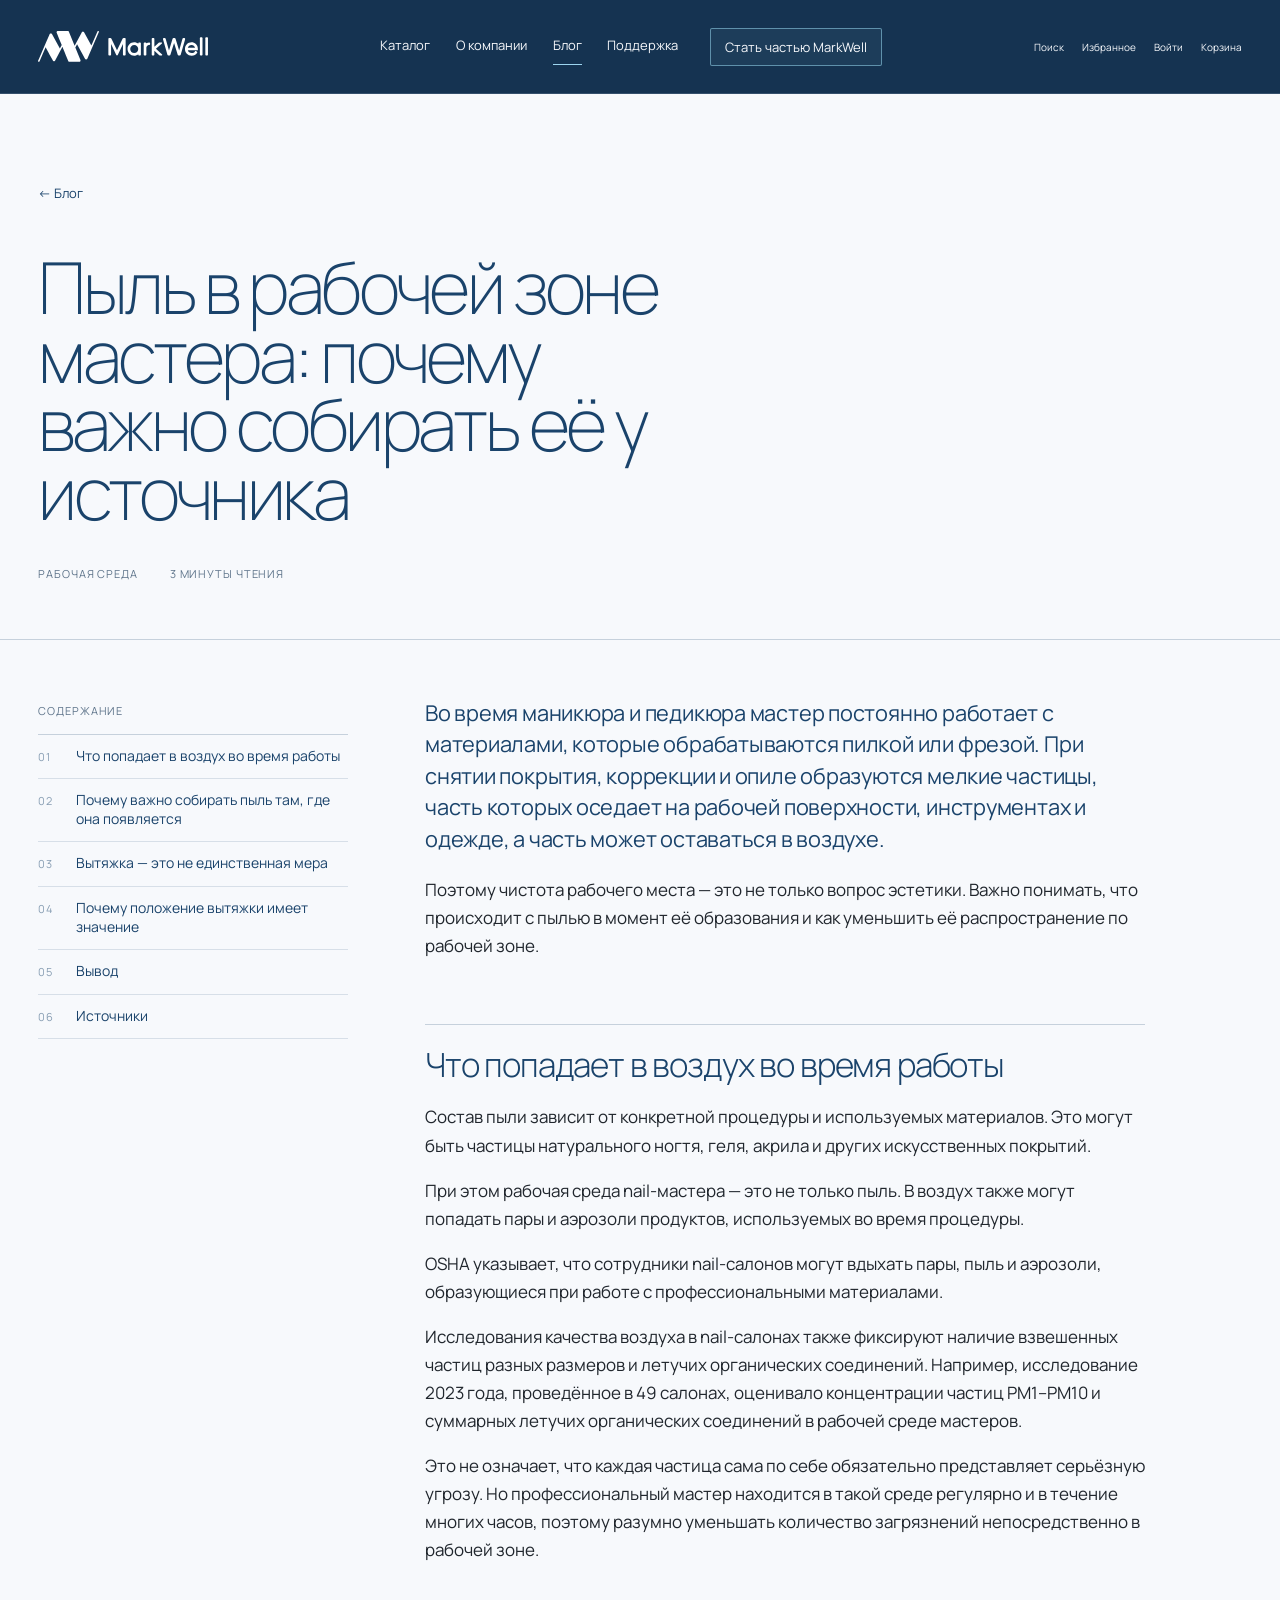
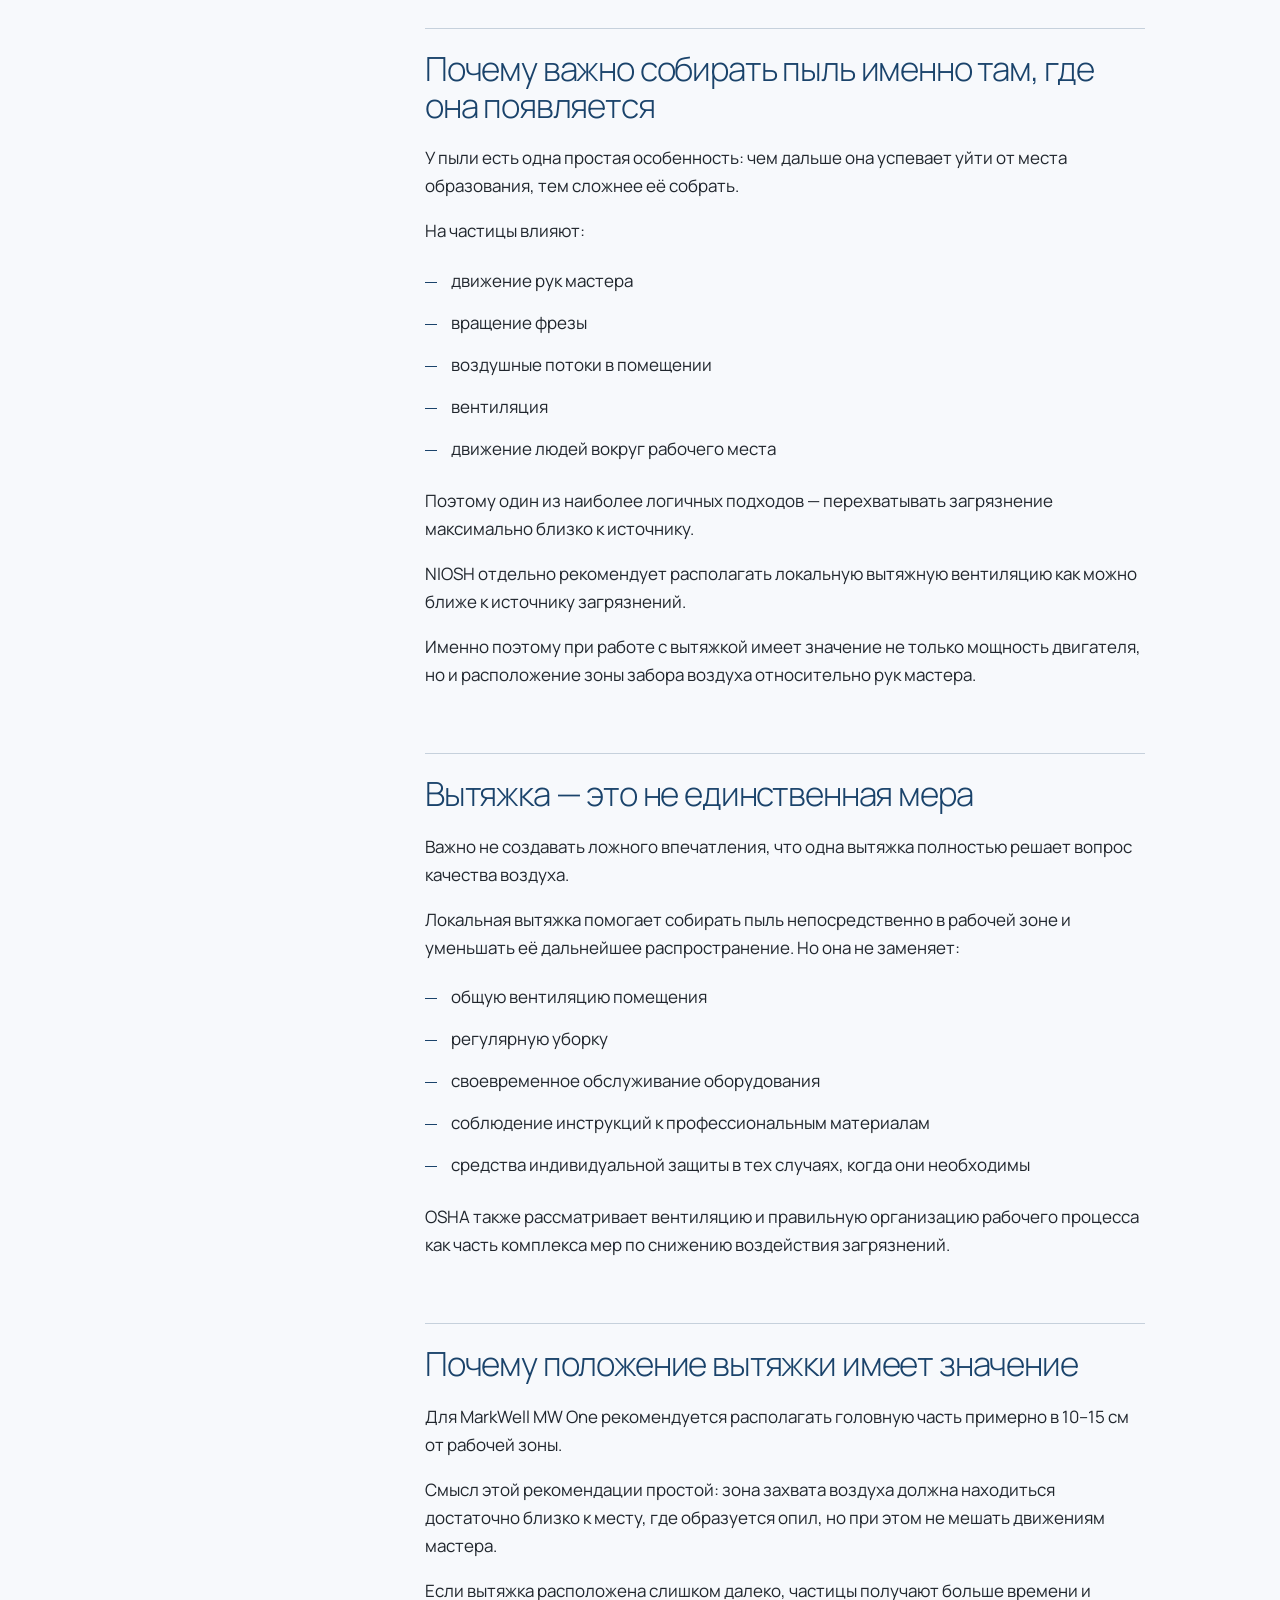
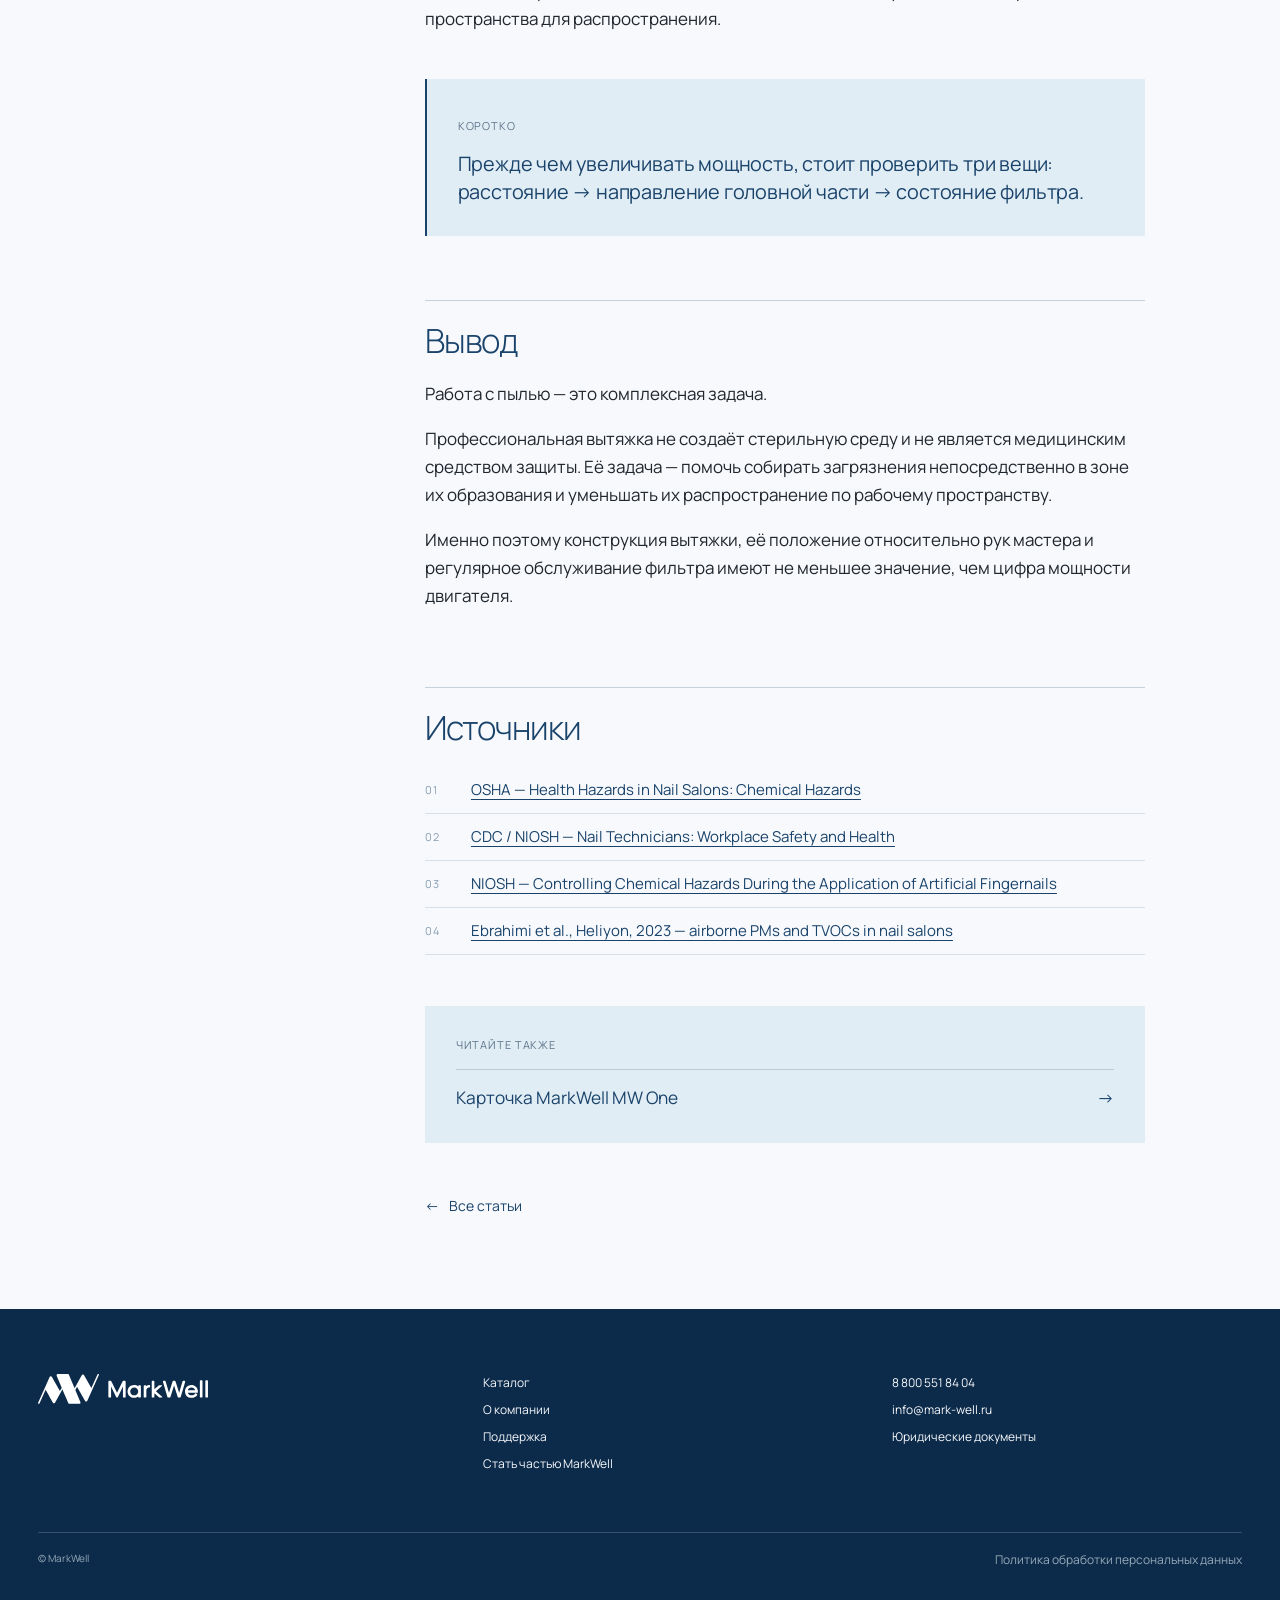
==== blog/pyl-v-rabochey-zone-mastera/index.html @ de9e3c55 "Redesign blog listing and publish dust article page Co-Authored-By: Claude Opus 5 <noreply@anthropic" ====
<!doctype html>
<html lang="ru"><head><meta charset="utf-8"><meta name="viewport" content="width=device-width,initial-scale=1"><meta name="description" content="Что происходит с пылью во время маникюра и опила, зачем собирать её у источника и какую роль играет локальная вытяжка в рабочей зоне мастера."><title>Пыль при маникюре: зачем нужна вытяжка | MarkWell</title><link rel="preconnect" href="https://fonts.googleapis.com"><link href="https://fonts.googleapis.com/css2?family=Manrope:wght@200;400;500;600&display=swap" rel="stylesheet"><link rel="stylesheet" href="../../styles.css?v=blog-2"></head>
<body class="page-body"><header class="site-header"><a class="brand" href="../../index.html"><img class="brand__logo" src="../../assets/markwell-logo-white.svg" alt="MarkWell"></a><button class="page-menu" data-menu-toggle aria-expanded="false" aria-controls="page-nav">Меню</button><nav class="site-nav" id="page-nav"><a href="../../catalog.html">Каталог</a><a href="../../company.html">О компании</a><a href="../../blog.html" aria-current="page">Блог</a><a href="../../support.html">Поддержка</a><a class="site-nav__cta" href="../../partners.html">Стать частью MarkWell</a></nav><div class="site-tools"><a href="../../catalog.html">Поиск</a><a href="../../catalog.html">Избранное</a><a href="../../support.html">Войти</a><a href="../../catalog.html">Корзина</a></div></header>
<main class="page-main">
<article class="article">
<header class="article-hero">
<nav class="article-crumbs" aria-label="Навигация"><a href="../../blog.html"><span aria-hidden="true">←</span> Блог</a></nav>
<h1>Пыль в рабочей зоне мастера: почему важно собирать её у источника</h1>
<div class="article-hero__meta"><span class="support-label">Рабочая среда</span><span class="support-label">3 минуты чтения</span></div>
</header>

<div class="article-layout">
<aside class="article-toc" aria-label="Содержание статьи">
<span class="support-label">Содержание</span>
<ol>
<li><a href="#air">Что попадает в воздух во время работы</a></li>
<li><a href="#source">Почему важно собирать пыль там, где она появляется</a></li>
<li><a href="#measures">Вытяжка — это не единственная мера</a></li>
<li><a href="#position">Почему положение вытяжки имеет значение</a></li>
<li><a href="#summary">Вывод</a></li>
<li><a href="#sources">Источники</a></li>
</ol>
</aside>

<div class="article-body">
<p class="article-lead">Во время маникюра и педикюра мастер постоянно работает с материалами, которые обрабатываются пилкой или фрезой. При снятии покрытия, коррекции и опиле образуются мелкие частицы, часть которых оседает на рабочей поверхности, инструментах и одежде, а часть может оставаться в воздухе.</p>
<p>Поэтому чистота рабочего места — это не только вопрос эстетики. Важно понимать, что происходит с пылью в момент её образования и как уменьшить её распространение по рабочей зоне.</p>

<h2 id="air">Что попадает в воздух во время работы</h2>
<p>Состав пыли зависит от конкретной процедуры и используемых материалов. Это могут быть частицы натурального ногтя, геля, акрила и других искусственных покрытий.</p>
<p>При этом рабочая среда nail-мастера — это не только пыль. В воздух также могут попадать пары и аэрозоли продуктов, используемых во время процедуры.</p>
<p>OSHA указывает, что сотрудники nail-салонов могут вдыхать пары, пыль и аэрозоли, образующиеся при работе с профессиональными материалами.</p>
<p>Исследования качества воздуха в nail-салонах также фиксируют наличие взвешенных частиц разных размеров и летучих органических соединений. Например, исследование 2023 года, проведённое в 49 салонах, оценивало концентрации частиц PM1–PM10 и суммарных летучих органических соединений в рабочей среде мастеров.</p>
<p>Это не означает, что каждая частица сама по себе обязательно представляет серьёзную угрозу. Но профессиональный мастер находится в такой среде регулярно и в течение многих часов, поэтому разумно уменьшать количество загрязнений непосредственно в рабочей зоне.</p>

<h2 id="source">Почему важно собирать пыль именно там, где она появляется</h2>
<p>У пыли есть одна простая особенность: чем дальше она успевает уйти от места образования, тем сложнее её собрать.</p>
<p>На частицы влияют:</p>
<ul>
<li>движение рук мастера</li>
<li>вращение фрезы</li>
<li>воздушные потоки в помещении</li>
<li>вентиляция</li>
<li>движение людей вокруг рабочего места</li>
</ul>
<p>Поэтому один из наиболее логичных подходов — перехватывать загрязнение максимально близко к источнику.</p>
<p>NIOSH отдельно рекомендует располагать локальную вытяжную вентиляцию как можно ближе к источнику загрязнений.</p>
<p>Именно поэтому при работе с вытяжкой имеет значение не только мощность двигателя, но и расположение зоны забора воздуха относительно рук мастера.</p>

<h2 id="measures">Вытяжка — это не единственная мера</h2>
<p>Важно не создавать ложного впечатления, что одна вытяжка полностью решает вопрос качества воздуха.</p>
<p>Локальная вытяжка помогает собирать пыль непосредственно в рабочей зоне и уменьшать её дальнейшее распространение. Но она не заменяет:</p>
<ul>
<li>общую вентиляцию помещения</li>
<li>регулярную уборку</li>
<li>своевременное обслуживание оборудования</li>
<li>соблюдение инструкций к профессиональным материалам</li>
<li>средства индивидуальной защиты в тех случаях, когда они необходимы</li>
</ul>
<p>OSHA также рассматривает вентиляцию и правильную организацию рабочего процесса как часть комплекса мер по снижению воздействия загрязнений.</p>

<h2 id="position">Почему положение вытяжки имеет значение</h2>
<p>Для MarkWell MW One рекомендуется располагать головную часть примерно в 10–15 см от рабочей зоны.</p>
<p>Смысл этой рекомендации простой: зона захвата воздуха должна находиться достаточно близко к месту, где образуется опил, но при этом не мешать движениям мастера.</p>
<p>Если вытяжка расположена слишком далеко, частицы получают больше времени и пространства для распространения.</p>

<aside class="article-callout">
<span class="support-label">Коротко</span>
<p>Прежде чем увеличивать мощность, стоит проверить три вещи: расстояние → направление головной части → состояние фильтра.</p>
</aside>

<h2 id="summary">Вывод</h2>
<p>Работа с пылью — это комплексная задача.</p>
<p>Профессиональная вытяжка не создаёт стерильную среду и не является медицинским средством защиты. Её задача — помочь собирать загрязнения непосредственно в зоне их образования и уменьшать их распространение по рабочему пространству.</p>
<p>Именно поэтому конструкция вытяжки, её положение относительно рук мастера и регулярное обслуживание фильтра имеют не меньшее значение, чем цифра мощности двигателя.</p>

<section class="article-sources" id="sources" aria-labelledby="sources-title">
<h2 id="sources-title">Источники</h2>
<ol>
<li><a href="https://www.osha.gov/nail-salons/chemical-hazards" target="_blank" rel="noopener">OSHA — Health Hazards in Nail Salons: Chemical Hazards</a></li>
<li><a href="https://www.cdc.gov/niosh/nail-technicians/about/index.html" target="_blank" rel="noopener">CDC / NIOSH — Nail Technicians: Workplace Safety and Health</a></li>
<li><a href="https://www.cdc.gov/niosh/docs/99-112/" target="_blank" rel="noopener">NIOSH — Controlling Chemical Hazards During the Application of Artificial Fingernails</a></li>
<li><a href="https://pubmed.ncbi.nlm.nih.gov/38144351/" target="_blank" rel="noopener">Ebrahimi et al., Heliyon, 2023 — airborne PMs and TVOCs in nail salons</a></li>
</ol>
</section>

<nav class="article-related" aria-label="Читайте также">
<span class="support-label">Читайте также</span>
<a href="../../catalog.html#mw-one-product">Карточка MarkWell MW One <span aria-hidden="true">→</span></a>
</nav>

<a class="article-back" href="../../blog.html"><span aria-hidden="true">←</span> Все статьи</a>
</div>
</div>
</article>
</main>
<footer class="site-footer"><div class="site-footer__grid"><a href="../../index.html"><img src="../../assets/markwell-logo-white.svg" alt="MarkWell"></a><nav><a href="../../catalog.html">Каталог</a><a href="../../company.html">О компании</a><a href="../../support.html">Поддержка</a><a href="../../partners.html">Стать частью MarkWell</a></nav><div class="site-footer__contacts"><a href="tel:88005518404">8 800 551 84 04</a><a href="mailto:info@mark-well.ru">info@mark-well.ru</a><a href="../../legal.html">Юридические документы</a></div></div><div class="site-footer__bottom"><span>© MarkWell</span><a href="../../legal.html#privacy">Политика обработки персональных данных</a></div></footer><script src="../../page.js?v=3"></script></body></html>
---- styles.css ----
:root {
  --deep-ocean: #1a436b;
  --atlantic-blue: #244765;
  --ice-cloud: #e1edf4;
  --clear-sky: #9dd5ef;
  --cloud-white: #f7f9fc;
  --ink: #20262d;
  --edge: clamp(20px, 3vw, 52px);
}

*,
*::before,
*::after {
  box-sizing: border-box;
}

html {
  background: var(--deep-ocean);
  scroll-behavior: smooth;
}

body {
  margin: 0;
  min-width: 320px;
  color: var(--cloud-white);
  background: var(--deep-ocean);
  font-family: "Manrope", sans-serif;
  -webkit-font-smoothing: antialiased;
}

button,
a {
  color: inherit;
  font: inherit;
}

.brand-section { padding: 70px var(--edge) 100px; color: var(--deep-ocean); background: var(--cloud-white); }
.section-top { display: flex; justify-content: space-between; gap: 24px; align-items: center; border-top: 1px solid #1a436b30; padding-top: 20px; margin-bottom: 75px; }
.brand-section h2, .closing h2 { margin: 0; font-size: clamp(44px, 5.8vw, 92px); font-weight: 200; line-height: .94; letter-spacing: -.03em; }
.brand-section p { line-height: 1.3; letter-spacing: -.01em; }
.overline { font-size: 11px; text-transform: uppercase; letter-spacing: .08em !important; margin: 0 0 28px; }
.care-grid { display: grid; grid-template-columns: 1.2fr 1fr; gap: 8vw; align-items: center; }
.editorial-photo, .workspace-photo, .product-photo { margin: 0; }
.editorial-photo img { display: block; width: 100%; height: 650px; max-height: 55vw; object-fit: cover; object-position: 60% center; }
.editorial-photo figcaption { margin-top: 14px; color: #5f758b; font-size: 11px; }
.editorial-copy > p:not(.overline) { max-width: 380px; margin: 30px 0; font-size: 16px; color: #5f758b; }
.quiet-note { display: flex; flex-direction: column; gap: 10px; padding: 22px 0; border-top: 1px solid #1a436b30; font-size: 13px; }
.text-link { display: inline-flex; align-items: center; justify-content: space-between; gap: 30px; margin-top: 24px; padding: 12px 0; border-bottom: 1px solid currentColor; text-decoration: none; font-size: 13px; }
.text-link span { font-size: 22px; transition: transform .2s; }.text-link:hover span { transform: translate(3px,-3px); }
.workspace { background: var(--ice-cloud); }
.section-heading { display: grid; grid-template-columns: 1.4fr 1fr; align-items: end; gap: 12vw; margin-bottom: 48px; }
.section-heading > p { max-width: 410px; margin: 0; font-size: 16px; }
.workspace-photo { position: relative; }
.workspace-photo img { display: block; width: 100%; aspect-ratio: 2 / 1; object-fit: cover; object-position: center 61%; }
.workspace-photo figcaption { position: absolute; bottom: 24px; left: 24px; padding: 8px 12px; background: #f7f9fce6; font-size: 10px; }
.principles { display: grid; grid-template-columns: repeat(3,1fr); margin-top: 42px; }
.principles > div { padding: 0 30px; border-left: 1px solid #1a436b30; }.principles > div:first-child { padding-left: 0; border: 0; }
.principles span { font-size: 11px; }.principles h3 { font-size: 23px; font-weight: 400; letter-spacing: -.02em; margin: 28px 0 12px; }.principles p { max-width: 310px; font-size: 14px; color: #5f758b; }
.philosophy { background: var(--deep-ocean); color: var(--cloud-white); padding-bottom: 70px; }
.philosophy .section-top { border-color: #9dd5ef50; }.philosophy .section-label span { border-color: #9dd5ef70; color: var(--clear-sky); }.philosophy .section-meta { color: #e1edf4a0; }
.philosophy h2 { font-size: clamp(50px,7.2vw,116px); line-height: 1; }.philosophy h2 em { font-style: normal; color: var(--clear-sky); }
.philosophy-bottom { display: flex; justify-content: space-between; align-items: end; gap: 40px; margin-top: 75px; }.philosophy-bottom img { width: 180px; height: auto; }.philosophy-bottom p { max-width: 410px; font-size: 15px; color: var(--ice-cloud); margin: 0; }
.product-layout { display: grid; grid-template-columns: .8fr 1.3fr; gap: 6vw; align-items: center; }.product-copy h2 { font-size: clamp(68px,8vw,125px); }.product-lead { font-size: 25px; }.product-copy > p:not(.overline):not(.product-lead) { max-width: 360px; font-size: 15px; color: #5f758b; }
.product-features { list-style: none; padding: 0; margin: 30px 0; max-width: 370px; }.product-features li { border-top: 1px solid #1a436b30; padding: 14px 0; font-size: 13px; }
.solid-link { display: inline-flex; gap: 34px; align-items: center; background: var(--deep-ocean); color: white; padding: 17px 23px; text-decoration: none; font-size: 13px; }.solid-link:hover { background: var(--atlantic-blue); }
.product-photo { overflow: hidden; background: var(--ice-cloud); }.product-photo img { display: block; width: 100%; aspect-ratio: 1 / 1; object-fit: cover; object-position: 27% center; }.product-photo figcaption { padding: 18px 24px; font-size: 11px; }
.support { padding-top: 0; }.support-layout { display: grid; grid-template-columns: 1fr 1fr; gap: 9vw; }.faq details { border-top: 1px solid #1a436b40; }.faq details:last-child { border-bottom: 1px solid #1a436b40; }.faq summary { list-style: none; cursor: pointer; padding: 25px 0; display: flex; align-items: center; justify-content: space-between; gap: 20px; font-size: 16px; }.faq summary::-webkit-details-marker { display: none; }.faq summary span { font-size: 24px; font-weight: 200; }.faq details[open] summary span { transform: rotate(45deg); }.faq details p { margin: 0 40px 25px 0; font-size: 14px; color: #5f758b; }
.closing { position: relative; min-height: 520px; color: var(--deep-ocean); background: var(--ice-cloud); overflow: hidden; }.closing > img { position: absolute; width: 100%; height: 100%; object-fit: cover; }.closing-copy { position: relative; padding: 100px var(--edge); }.closing h2 { max-width: 70%; }.closing .text-link { margin-top: 40px; }
.footer { padding: 35px var(--edge); display: flex; align-items: center; justify-content: space-between; gap: 24px; font-size: 11px; }.footer img { display: block; width: 160px; height: auto; }.footer a { text-decoration: none; }.footer p { color: var(--ice-cloud); }
summary:focus-visible, .text-link:focus-visible, .solid-link:focus-visible { outline: 2px solid var(--clear-sky); outline-offset: 5px; }
@media(max-width:900px) { .care-grid { gap: 5vw; }.editorial-photo img { height: 520px; max-height: none; }.principles h3 { font-size: 20px; }.section-heading { gap: 6vw; }.product-layout { gap: 4vw; } }
@media(max-width:640px) { .brand-section { padding: 45px var(--edge) 65px; }.section-top { margin-bottom: 40px; }.section-top .section-meta { display: none; }.care-grid,.section-heading,.product-layout,.support-layout { grid-template-columns: 1fr; gap: 35px; }.editorial-photo img { height: auto; aspect-ratio: 4 / 3; }.editorial-copy { padding-top: 8px; }.brand-section h2,.closing h2 { font-size: 48px; }.section-heading > p { font-size: 15px; }.workspace-photo img { aspect-ratio: 4 / 3; object-position: 65% center; }.workspace-photo figcaption { left: 12px; bottom: 12px; font-size: 9px; }.principles { grid-template-columns: 1fr; margin-top: 26px; }.principles > div,.principles > div:first-child { border: 0; border-top: 1px solid #1a436b30; padding: 22px 0 8px; }.principles h3 { margin-top: 16px; }.philosophy h2 { font-size: 46px; }.philosophy-bottom { flex-direction: column; align-items: start; margin-top: 45px; }.product-copy h2 { font-size: 80px; }.product-photo { grid-row: 1; }.product-photo img { aspect-ratio: 4 / 3; }.support { padding-top: 0; }.faq summary { font-size: 14px; }.closing { min-height: 450px; }.closing > img { object-position: 65% center; opacity: .65; }.closing-copy { padding: 65px var(--edge); }.closing h2 { max-width: 100%; }.footer { flex-wrap: wrap; }.footer p { order: 3; width: 100%; margin: 0; } }

.hero {
  position: relative;
  isolation: isolate;
  min-height: 100svh;
  overflow: hidden;
  background: var(--deep-ocean);
}

.hero__media,
.hero__video,
.hero__fallback,
.hero__veil,
.hero__grain {
  position: absolute;
  inset: 0;
  width: 100%;
  height: 100%;
}

.hero__media {
  z-index: -2;
  background: var(--deep-ocean);
}

.hero__video {
  z-index: 1;
  object-fit: cover;
  object-position: center;
  opacity: 0;
  filter: saturate(0.84) contrast(1.02);
  transition: opacity 1.1s cubic-bezier(0.22, 1, 0.36, 1);
}

.hero.is-ready .hero__video {
  opacity: 1;
}

.hero__fallback {
  background:
    radial-gradient(circle at 78% 34%, rgba(157, 213, 239, 0.7), transparent 22%),
    linear-gradient(122deg, #0c2d50 0%, #376987 47%, #dbeaf1 100%);
}

.hero__veil {
  z-index: 2;
  background:
    linear-gradient(90deg, rgba(5, 27, 49, 0.88) 0%, rgba(8, 34, 57, 0.57) 38%, rgba(13, 42, 67, 0.1) 69%),
    linear-gradient(180deg, rgba(8, 26, 43, 0.5) 0%, transparent 27%, transparent 66%, rgba(5, 22, 39, 0.63) 100%);
}

.hero__grain {
  z-index: 3;
  opacity: 0.13;
  pointer-events: none;
  background-image: url("data:image/svg+xml,%3Csvg viewBox='0 0 180 180' xmlns='http://www.w3.org/2000/svg'%3E%3Cfilter id='n'%3E%3CfeTurbulence type='fractalNoise' baseFrequency='.86' numOctaves='3' stitchTiles='stitch'/%3E%3C/filter%3E%3Crect width='100%25' height='100%25' filter='url(%23n)' opacity='.28'/%3E%3C/svg%3E");
  mix-blend-mode: soft-light;
}

.header {
  position: absolute;
  z-index: 10;
  top: 0;
  left: 0;
  display: grid;
  grid-template-columns: 1fr auto 1fr;
  align-items: center;
  width: 100%;
  min-height: 92px;
  padding: 0 var(--edge);
  border-bottom: 1px solid rgba(247, 249, 252, 0.24);
  animation: reveal-down 0.9s 0.08s both;
}

.brand {
  position: relative;
  z-index: 2;
  display: inline-flex;
  align-items: center;
  justify-self: start;
  gap: 10px;
  color: #fff;
  font-size: 18px;
  font-weight: 600;
  letter-spacing: -0.04em;
  text-decoration: none;
}

.brand__logo {
  display: block;
  width: 180px;
  height: auto;
}

.nav {
  display: flex;
  align-items: center;
  justify-self: center;
  gap: clamp(24px, 2.8vw, 48px);
}

.nav a {
  position: relative;
  padding: 10px 0;
  color: rgba(255, 255, 255, 0.84);
  font-size: 13px;
  font-weight: 500;
  text-decoration: none;
}

.nav a::after {
  position: absolute;
  right: 0;
  bottom: 4px;
  left: 0;
  height: 1px;
  content: "";
  background: var(--clear-sky);
  transform: scaleX(0);
  transform-origin: right;
  transition: transform 0.35s ease;
}

.nav a:hover::after,
.nav a:focus-visible::after {
  transform: scaleX(1);
  transform-origin: left;
}

.nav .nav__cta {
  margin-left: 6px;
  padding: 9px 15px;
  border: 1px solid rgba(152, 216, 239, 0.58);
  border-radius: 2px;
  color: #fff;
  background: rgba(152, 216, 239, 0.06);
  transition: border-color 0.25s ease, background 0.25s ease;
}

.nav .nav__cta::after {
  display: none;
}

.nav .nav__cta:hover,
.nav .nav__cta:focus-visible {
  border-color: var(--clear-sky);
  background: rgba(152, 216, 239, 0.14);
}

.utility-nav {
  display: flex;
  align-items: center;
  justify-self: end;
  gap: clamp(14px, 1.5vw, 26px);
}

.utility-nav button {
  display: inline-flex;
  flex-direction: column;
  align-items: center;
  gap: 4px;
  min-width: 46px;
  padding: 5px 0 3px;
  color: rgba(255, 255, 255, 0.84);
  border: 0;
  background: transparent;
  cursor: pointer;
  transition: color 0.25s ease, transform 0.25s ease;
}

.utility-nav button:hover,
.utility-nav button:focus-visible {
  color: var(--clear-sky);
  transform: translateY(-2px);
}

.utility-nav svg {
  width: 22px;
  height: 22px;
  fill: none;
  stroke: currentColor;
  stroke-width: 1.55;
  stroke-linecap: round;
  stroke-linejoin: round;
}

.utility-nav span {
  font-size: 9px;
  font-weight: 500;
  line-height: 1;
}

.menu-toggle {
  display: none;
  border: 0;
  background: transparent;
}

.hero__content {
  position: absolute;
  z-index: 4;
  left: var(--edge);
  bottom: clamp(155px, 19vh, 224px);
  max-width: min(1080px, calc(100vw - var(--edge) * 2));
}

.hero__eyebrow,
.hero__note,
.hero h1 {
  margin: 0;
}

.hero__eyebrow {
  display: flex;
  align-items: center;
  gap: 14px;
  margin-bottom: clamp(20px, 3vh, 32px);
  color: var(--ice-cloud);
  font-size: 13px;
  font-weight: 500;
  letter-spacing: 0.06em;
  text-transform: uppercase;
  animation: reveal-up 0.9s 0.32s both;
}

.hero__eyebrow::before {
  width: 38px;
  height: 1px;
  content: "";
  background: var(--clear-sky);
}

.hero h1 {
  max-width: 1060px;
  font-size: clamp(48px, 5.45vw, 88px);
  font-weight: 400;
  line-height: 0.98;
  letter-spacing: -0.055em;
  text-wrap: balance;
  animation: reveal-up 1s 0.43s both;
}

.hero h1 span {
  color: var(--clear-sky);
}

.hero__note {
  margin-top: 28px;
  color: rgba(247, 249, 252, 0.74);
  font-size: 14px;
  letter-spacing: 0.02em;
  animation: reveal-up 0.9s 0.58s both;
}

.hero__index {
  position: absolute;
  z-index: 4;
  top: 50%;
  right: var(--edge);
  display: flex;
  align-items: center;
  gap: 12px;
  color: rgba(247, 249, 252, 0.67);
  font-size: 10px;
  letter-spacing: 0.08em;
  text-transform: uppercase;
  transform: rotate(90deg) translateX(50%);
  transform-origin: right center;
  animation: reveal-index 1s 0.8s both;
}

.hero__index i {
  display: block;
  width: 54px;
  height: 1px;
  background: rgba(247, 249, 252, 0.45);
}

.scroll-hint {
  position: absolute;
  z-index: 4;
  bottom: 26px;
  left: 50%;
  display: flex;
  flex-direction: column;
  align-items: center;
  gap: 10px;
  color: rgba(247, 249, 252, 0.78);
  font-size: 11px;
  letter-spacing: 0.015em;
  text-decoration: none;
  transform: translateX(-50%);
  animation: reveal-up 0.9s 0.78s both;
}

.scroll-hint svg {
  width: 18px;
  height: 25px;
  fill: none;
  stroke: currentColor;
  stroke-width: 1.35;
  stroke-linecap: round;
  stroke-linejoin: round;
  animation: drift-down 1.8s ease-in-out infinite;
}

.video-status {
  position: absolute;
  z-index: 6;
  right: var(--edge);
  bottom: 74px;
  overflow: hidden;
  width: 90px;
  color: rgba(247, 249, 252, 0.62);
  font-size: 9px;
  letter-spacing: 0.08em;
  text-transform: uppercase;
  transition: opacity 0.4s ease;
}

/* Second screen — product architecture */
.construction {
  position: relative;
  min-height: 100svh;
  overflow: hidden;
  padding: 34px var(--edge) clamp(48px, 5vw, 70px);
  color: var(--ink);
  background:
    radial-gradient(circle at 88% 55%, rgba(157, 213, 239, 0.25), transparent 28%),
    var(--cloud-white);
}

.construction::before {
  position: absolute;
  top: 0;
  right: var(--edge);
  left: var(--edge);
  height: 1px;
  content: "";
  background: rgba(26, 67, 107, 0.18);
}

.construction__top {
  display: flex;
  align-items: center;
  justify-content: space-between;
  padding-bottom: clamp(48px, 4vw, 64px);
  color: var(--deep-ocean);
}

.section-label,
.section-meta {
  margin: 0;
  font-size: 11px;
  font-weight: 500;
  letter-spacing: 0.08em;
  text-transform: uppercase;
}

.section-label {
  display: flex;
  align-items: center;
  gap: 12px;
}

.section-label span {
  display: grid;
  width: 30px;
  height: 30px;
  place-items: center;
  border: 1px solid rgba(26, 67, 107, 0.36);
  border-radius: 50%;
  color: var(--deep-ocean);
  font-size: 9px;
}

.section-meta {
  color: rgba(32, 38, 45, 0.48);
}

.construction__heading {
  display: grid;
  grid-template-columns: minmax(0, 1.55fr) minmax(260px, 0.75fr);
  gap: clamp(40px, 8vw, 140px);
  align-items: end;
  margin-bottom: clamp(40px, 4vw, 58px);
}

.construction__heading h2 {
  margin: 0;
  color: var(--deep-ocean);
  font-size: clamp(56px, 7.3vw, 116px);
  font-weight: 400;
  line-height: 0.89;
  letter-spacing: -0.065em;
}

.construction__heading > p {
  max-width: 460px;
  margin: 0 0 8px;
  font-size: clamp(15px, 1.25vw, 19px);
  line-height: 1.45;
}

.construction__body {
  display: grid;
  grid-template-columns: minmax(270px, 0.7fr) minmax(500px, 1.5fr);
  gap: clamp(36px, 5vw, 78px);
  align-items: stretch;
}

.construction__copy {
  display: flex;
  flex-direction: column;
}

.construction__copy > p {
  max-width: 430px;
  margin: 0 0 42px;
  color: rgba(32, 38, 45, 0.68);
  font-size: 13px;
  line-height: 1.6;
}

.construction__facts {
  border-top: 1px solid rgba(26, 67, 107, 0.2);
}

.construction__facts > div {
  display: grid;
  grid-template-columns: 32px 1fr;
  gap: 2px 13px;
  padding: 15px 0 17px;
  border-bottom: 1px solid rgba(26, 67, 107, 0.2);
}

.construction__facts span {
  grid-row: 1 / 3;
  padding-top: 2px;
  color: var(--clear-sky);
  font-size: 10px;
  font-weight: 600;
}

.construction__facts strong {
  color: var(--deep-ocean);
  font-size: 13px;
  font-weight: 600;
}

.construction__facts p {
  margin: 0;
  color: rgba(32, 38, 45, 0.56);
  font-size: 10px;
  line-height: 1.45;
}

.patent-note {
  display: flex;
  align-items: center;
  gap: 12px;
  margin-top: auto;
  padding-top: 28px;
  color: var(--deep-ocean);
}

.patent-note svg {
  width: 25px;
  fill: none;
  stroke: currentColor;
  stroke-width: 1.35;
  stroke-linecap: round;
  stroke-linejoin: round;
}

.patent-note div {
  display: flex;
  flex-direction: column;
  gap: 2px;
}

.patent-note span {
  color: rgba(32, 38, 45, 0.48);
  font-size: 9px;
}

.patent-note strong {
  font-size: 11px;
  font-weight: 600;
}

.construction__visual {
  position: relative;
  min-height: 0;
  aspect-ratio: 2 / 1;
  align-self: start;
  margin: 0;
  overflow: hidden;
  color: var(--deep-ocean);
  background: #e1edf4;
}

.construction__image,
.construction__media-veil {
  position: absolute;
  inset: 0;
  width: 100%;
  height: 100%;
}

.construction__image {
  object-fit: contain;
  object-position: center;
}

.construction__media-veil {
  background:
    linear-gradient(180deg, rgba(9, 37, 63, 0.1), rgba(6, 27, 47, 0.58)),
    linear-gradient(90deg, rgba(12, 44, 72, 0.42), transparent 44%);
}

.construction__rings {
  position: absolute;
  top: 50%;
  left: 58%;
  width: min(42vw, 500px);
  aspect-ratio: 1;
  transform: translate(-50%, -50%);
}

.construction__rings i {
  position: absolute;
  inset: 0;
  border: 1px solid rgba(157, 213, 239, 0.36);
  border-radius: 50%;
  animation: pulse-ring 4s ease-out infinite;
}

.construction__rings i:nth-child(2) { animation-delay: 1.3s; }
.construction__rings i:nth-child(3) { animation-delay: 2.6s; }

.callout {
  position: absolute;
  z-index: 2;
  display: flex;
  align-items: center;
  gap: 9px;
  color: var(--deep-ocean);
  font-size: 10px;
  line-height: 1.35;
}

.callout::before {
  flex: 1;
  min-width: 12px;
  height: 1px;
  content: "";
  background: rgba(26, 67, 107, 0.5);
}

.callout i {
  position: absolute;
  left: -3px;
  width: 7px;
  height: 7px;
  border: 1px solid #fff;
  border-radius: 50%;
  background: var(--clear-sky);
  box-shadow: 0 0 0 5px rgba(157, 213, 239, 0.15);
}

.callout span { width: 112px; }
.callout--light { top: 28%; left: 51%; right: 5%; }
.callout--filter { top: 47%; left: 40%; right: 5%; }
.callout--flow { top: 63%; left: 43%; right: 5%; }

.construction__visual figcaption {
  position: absolute;
  right: 24px;
  bottom: 21px;
  left: 24px;
  z-index: 2;
  display: flex;
  align-items: center;
  justify-content: space-between;
  padding-top: 14px;
  border-top: 1px solid rgba(26, 67, 107, 0.24);
  color: var(--deep-ocean);
  font-size: 9px;
  letter-spacing: 0.04em;
  text-transform: uppercase;
}

.reveal {
  opacity: 0;
  transform: translateY(28px);
  transition: opacity 0.85s ease, transform 0.85s cubic-bezier(0.22, 1, 0.36, 1);
}

.reveal.is-visible {
  opacity: 1;
  transform: translateY(0);
}

@keyframes pulse-ring {
  0% { opacity: 0; transform: scale(0.55); }
  28% { opacity: 0.75; }
  100% { opacity: 0; transform: scale(1); }
}

.video-status::after {
  display: block;
  width: 100%;
  height: 1px;
  margin-top: 7px;
  content: "";
  background: var(--clear-sky);
  animation: load-line 1.25s ease-in-out infinite;
}

.hero.is-ready .video-status {
  opacity: 0;
}

@keyframes reveal-up {
  from { opacity: 0; transform: translateY(22px); }
  to { opacity: 1; transform: translateY(0); }
}

@keyframes reveal-down {
  from { opacity: 0; transform: translateY(-15px); }
  to { opacity: 1; transform: translateY(0); }
}

@keyframes reveal-index {
  from { opacity: 0; transform: rotate(90deg) translateX(55%); }
  to { opacity: 1; transform: rotate(90deg) translateX(50%); }
}

@keyframes drift-down {
  0%, 100% { transform: translateY(0); }
  50% { transform: translateY(6px); }
}

@keyframes load-line {
  0% { transform: translateX(-105%); }
  65%, 100% { transform: translateX(105%); }
}

@media (max-width: 900px) {
  .header {
    grid-template-columns: 1fr auto;
    min-height: 78px;
    animation: none;
  }

  .menu-toggle {
    z-index: 2;
    display: inline-flex;
    align-items: center;
    gap: 12px;
    padding: 8px 0;
    color: #fff;
    cursor: pointer;
  }

  .menu-toggle__label {
    font-size: 12px;
  }

  .menu-toggle__icon {
    position: relative;
    display: block;
    width: 23px;
    height: 13px;
  }

  .menu-toggle__icon i {
    position: absolute;
    right: 0;
    display: block;
    width: 23px;
    height: 1px;
    background: currentColor;
    transition: transform 0.3s ease, top 0.3s ease;
  }

  .menu-toggle__icon i:first-child { top: 2px; }
  .menu-toggle__icon i:last-child { top: 10px; width: 16px; }

  .menu-toggle[aria-expanded="true"] .menu-toggle__icon i:first-child {
    top: 6px;
    transform: rotate(45deg);
  }

  .menu-toggle[aria-expanded="true"] .menu-toggle__icon i:last-child {
    top: 6px;
    width: 23px;
    transform: rotate(-45deg);
  }

  .nav {
    position: fixed;
    z-index: 1;
    inset: 0;
    width: 100%;
    justify-self: stretch;
    display: flex;
    flex-direction: column;
    align-items: flex-start;
    justify-content: center;
    gap: 18px;
    padding: 96px var(--edge) 44px;
    visibility: hidden;
    opacity: 0;
    background: rgba(14, 49, 79, 0.97);
    backdrop-filter: blur(18px);
    transform: translateY(-16px);
    transition: opacity 0.35s ease, transform 0.35s ease, visibility 0.35s;
  }

  .nav.is-open {
    visibility: visible;
    opacity: 1;
    transform: translateY(0);
  }

  .utility-nav {
    position: fixed;
    z-index: 2;
    right: 0;
    bottom: 0;
    left: 0;
    width: 100%;
    justify-self: stretch;
    display: grid;
    grid-template-columns: repeat(4, 1fr);
    gap: 0;
    padding: 18px var(--edge) max(20px, env(safe-area-inset-bottom));
    visibility: hidden;
    opacity: 0;
    border-top: 1px solid rgba(247, 249, 252, 0.18);
    background: rgba(14, 49, 79, 0.98);
    transform: translateY(18px);
    transition: opacity 0.3s ease, transform 0.3s ease, visibility 0.3s;
  }

  .utility-nav.is-open {
    visibility: visible;
    opacity: 1;
    transform: translateY(0);
  }

  .utility-nav button {
    color: rgba(255, 255, 255, 0.88);
  }

  .utility-nav svg {
    width: 25px;
    height: 25px;
  }

  .utility-nav span {
    font-size: 10px;
  }

  .nav a {
    font-size: clamp(28px, 7vw, 48px);
    font-weight: 400;
    letter-spacing: -0.04em;
  }

  .nav .nav__cta {
    margin-top: 10px;
    margin-left: 0;
    padding: 12px 16px;
  }

  .hero__index {
    display: none;
  }

  .construction__heading,
  .construction__body {
    grid-template-columns: 1fr;
  }

  .construction__heading {
    gap: 28px;
  }

  .construction__body {
    gap: 46px;
  }

  .construction__copy > p {
    max-width: 620px;
  }

  .construction__facts {
    display: grid;
    grid-template-columns: repeat(3, 1fr);
  }

  .construction__facts > div {
    display: block;
    padding-right: 18px;
    border-right: 1px solid rgba(26, 67, 107, 0.2);
    border-bottom: 0;
  }

  .construction__facts > div + div {
    padding-left: 18px;
  }

  .construction__facts > div:last-child {
    border-right: 0;
  }

  .construction__facts strong,
  .construction__facts p {
    display: block;
  }

  .construction__facts strong { margin: 12px 0 6px; }
  .patent-note { margin-top: 22px; }
}

@media (min-width: 901px) and (max-width: 1180px) {
  .utility-nav {
    gap: 12px;
  }

  .utility-nav button {
    min-width: 30px;
  }

  .utility-nav span {
    display: none;
  }
}

@media (max-width: 640px) {
  .hero__video {
    object-position: 58% center;
  }

  .hero__veil {
    background:
      linear-gradient(90deg, rgba(5, 27, 49, 0.7), rgba(7, 31, 53, 0.22)),
      linear-gradient(180deg, rgba(5, 24, 42, 0.54), transparent 24%, rgba(5, 22, 39, 0.77) 100%);
  }

  .brand {
    font-size: 16px;
  }

  .brand__logo {
    width: 150px;
  }

  .hero__content {
    bottom: 144px;
  }

  .hero__eyebrow {
    margin-bottom: 17px;
    font-size: 11px;
  }

  .hero h1 {
    font-size: clamp(40px, 11.5vw, 60px);
    line-height: 1.01;
  }

  .hero h1 br {
    display: none;
  }

  .hero__note {
    margin-top: 20px;
    font-size: 12px;
  }

  .scroll-hint {
    bottom: 24px;
    left: var(--edge);
    align-items: flex-start;
    transform: none;
  }

  .scroll-hint svg {
    margin-left: 3px;
  }

  .video-status {
    display: none;
  }

  .construction {
    padding-top: 24px;
  }

  .construction__top {
    padding-bottom: 58px;
  }

  .construction__heading {
    margin-bottom: 40px;
  }

  .construction__heading h2 {
    font-size: clamp(54px, 16vw, 76px);
  }

  .construction__heading > p {
    font-size: 14px;
  }

  .construction__facts {
    display: block;
  }

  .construction__facts > div,
  .construction__facts > div + div {
    display: grid;
    grid-template-columns: 32px 1fr;
    padding: 15px 0 17px;
    border-right: 0;
    border-bottom: 1px solid rgba(26, 67, 107, 0.2);
  }

  .construction__visual {
    min-height: 0;
    margin-right: calc(var(--edge) * -1);
    margin-left: calc(var(--edge) * -1);
  }

  .construction__image {
    object-position: center;
  }

  .construction__rings {
    left: 61%;
    width: 92vw;
  }

  .callout { font-size: 8px; gap: 4px; }
  .callout span { width: 82px; }
  .callout--light { top: 28%; left: 51%; right: 3%; }
  .callout--filter { top: 47%; left: 40%; right: 3%; }
  .callout--flow { top: 63%; left: 43%; right: 3%; }

  .construction__visual figcaption {
    right: var(--edge);
    left: var(--edge);
  }
}

@media (max-height: 660px) and (min-width: 641px) {
  .hero__content {
    bottom: 112px;
  }

  .hero__eyebrow {
    margin-bottom: 16px;
  }

  .hero__note {
    margin-top: 16px;
  }
}

.tz-split { display:grid; grid-template-columns:1fr 1.05fr; gap:7vw; align-items:center; }
.tz-section h2 { font-size:clamp(42px,5.3vw,88px); line-height:.98; }
.heading-line { display:block; white-space:nowrap; }
#bracket h2 { font-size:clamp(34px,4.55vw,68px); }
#filter .tz-split > .tz-media { order:-1; }
.tz-description { font-size:clamp(15px,1.35vw,20px); line-height:1.3; max-width:540px; margin:32px 0 0; }
.tz-media { margin:0; background:var(--ice-cloud); overflow:hidden; }
.tz-media > img { display:block; width:100%; max-height:650px; object-fit:contain; }
.tz-media figcaption { padding:18px 24px; font-size:12px; line-height:1.4; }
.tz-media small { display:block; margin-top:8px; color:#5f758b; }
.tz-control .tz-media img { height:600px; object-fit:cover; object-position:center 64%; }
.tz-ice { background:var(--ice-cloud); }.tz-ice .tz-media { background:var(--cloud-white); }
.tz-videos { display:grid; grid-template-columns:repeat(3,minmax(0,1fr)); gap:22px; }
.tz-videos video { display:block; width:100%; aspect-ratio:9/14; background:var(--deep-ocean); object-fit:cover; }
.tz-power { background:var(--deep-ocean); color:var(--cloud-white); }.tz-power .section-top { border-color:#9dd5ef50; }.tz-power .section-label span,.tz-power .section-meta { color:var(--ice-cloud); border-color:#9dd5ef60; }
.tz-power-layout { display:grid; grid-template-columns:1fr 1fr; gap:7vw; align-items:center; margin-top:35px; }.tz-big { font-size:clamp(120px,21vw,320px); font-weight:200; line-height:1; letter-spacing:-.07em; color:var(--clear-sky); }.tz-big > span { font-size:.2em; letter-spacing:-.03em; margin-left:15px; }.tz-spec { display:flex; gap:35px; margin-top:35px; }.tz-spec span { font-size:12px; }.tz-spec strong { font-size:34px; font-weight:400; }
.draft-note { font-size:11px; line-height:1.4; opacity:.65; margin:25px 0 0; }
.tz-steps { display:flex; justify-content:space-between; gap:14px; }
.tz-light-grid { display:grid; grid-template-columns:repeat(3,minmax(0,1fr)); gap:20px; }.tz-light { position:relative; margin:0; background:var(--ice-cloud); }.tz-light img { display:block; width:100%; aspect-ratio:1; object-fit:contain; }.tz-light figcaption { display:flex; justify-content:space-between; align-items:baseline; padding:20px; font-size:12px; }.tz-light strong { font-weight:400; font-size:30px; }.tone-0 { background:#f2e8d7; }.tone-1 { background:#f7f9fc; }.tone-2 { background:#e1edf4; }
.tz-audience { display:grid; grid-template-columns:1fr 1fr; gap:30px; margin-top:45px; }.tz-audience img { width:100%; aspect-ratio:4/3; object-fit:cover; }.tz-audience h3,.tz-products h3 { font-size:25px; font-weight:400; letter-spacing:-.02em; }.tz-audience ul { padding-left:18px; font-size:15px; line-height:1.5; max-width:530px; }.tz-audience li+li { margin-top:8px; }
.tz-products { display:grid; grid-template-columns:repeat(3,minmax(0,1fr)); gap:25px; margin-top:50px; }.tz-products img { display:block; width:100%; aspect-ratio:1; object-fit:cover; background:#fff; }.tz-products p { font-size:14px; min-height:56px; }.tz-products .text-link { background:none; border:0; border-bottom:1px solid currentColor; cursor:pointer; }.tz-missing { aspect-ratio:1; display:flex; flex-direction:column; align-items:center; justify-content:center; gap:18px; background:var(--ice-cloud); }.tz-missing small { font-size:11px; color:#5f758b; }
.photo-placeholder { width:100%; aspect-ratio:1; display:flex; flex-direction:column; align-items:center; justify-content:center; gap:10px; padding:24px; box-sizing:border-box; background:#d7d9db; color:#555b60; text-align:center; }
.photo-placeholder span { font-size:clamp(22px,2.6vw,38px); font-weight:400; letter-spacing:-.03em; }
.photo-placeholder small { max-width:290px; font-size:11px; line-height:1.45; color:#70767b; }
.photo-placeholder--wide { aspect-ratio:16/9; margin-top:38px; }
.photo-placeholder--audience { aspect-ratio:4/3; }
.tz-light .photo-placeholder { aspect-ratio:1; }
.tz-products .photo-placeholder { aspect-ratio:1; }
.product-dialog { width:min(650px,calc(100% - 32px)); max-height:85vh; border:0; padding:45px; background:var(--cloud-white); color:var(--deep-ocean); }.product-dialog::backdrop { background:#061d35b3; }.dialog-close { position:absolute; top:12px; right:18px; background:none; border:0; font-size:30px; cursor:pointer; }.product-dialog h2 { font-size:32px; font-weight:400; }.product-dialog dl { margin:30px 0; }.product-dialog dl > div { display:grid; grid-template-columns:1fr 1fr; gap:20px; padding:12px 0; border-top:1px solid #1a436b30; font-size:14px; }.product-dialog dd { margin:0; }.product-dialog p { line-height:1.4; }
.secondary-header { padding:30px var(--edge); background:var(--deep-ocean); display:flex; justify-content:space-between; }.secondary-header img { width:180px; height:auto; }.secondary-header a { text-decoration:none; }.secondary-main { color:var(--deep-ocean); background:var(--cloud-white); min-height:85vh; padding:70px var(--edge); }.secondary-main h1 { font-size:clamp(42px,6vw,80px); font-weight:200; line-height:1; }.secondary-main h2 { font-weight:400; font-size:32px; }.secondary-main p { max-width:850px; line-height:1.4; }.secondary-main section { padding:30px 0; }.support-tabs { display:flex; gap:20px; margin:35px 0; }.support-tabs button { padding:15px 0; border:0; border-bottom:2px solid transparent; background:none; cursor:pointer; }.support-tabs button[aria-selected=true] { border-color:var(--deep-ocean); }.support-panel[hidden] { display:none; }
@media(max-width:640px) { .tz-split,.tz-power-layout,.tz-audience { grid-template-columns:1fr; gap:30px; }.tz-section h2 { font-size:42px; }.heading-line { white-space:normal; }.tz-control .tz-media img { height:430px; }.tz-videos { grid-template-columns:repeat(3,80%); gap:15px; overflow-x:auto; scroll-snap-type:x mandatory; }.tz-videos video { scroll-snap-align:start; }.tz-light-grid { grid-template-columns:1fr; }.tz-light { display:grid; grid-template-columns:1fr 1fr; align-items:center; }.tz-light figcaption { display:block; }.tz-light figcaption span { display:block; margin-top:8px; }.tz-products { grid-template-columns:1fr; }.tz-products img,.tz-missing,.tz-products .photo-placeholder { aspect-ratio:4/3; }.tz-products p { min-height:0; }.tz-steps { font-size:10px !important; padding:14px !important; }.product-dialog { padding:32px 20px; }.tz-big { font-size:180px; }.tz-spec { flex-wrap:wrap; } }

/* Editorial modular composition inspired by the approved layout references. */
.tz-section {
  position: relative;
  isolation: isolate;
  overflow: hidden;
  padding-top: clamp(58px, 6vw, 96px);
  padding-bottom: clamp(82px, 9vw, 145px);
}
.tz-section > * { position: relative; z-index: 1; }
.tz-section .section-top { margin-bottom: clamp(64px, 8vw, 125px); }
.tz-section h2 { letter-spacing: -.055em; }

/* Calm motion language: precise, restrained and subordinate to the content. */
.tz-section .section-top.reveal { border-top-color: transparent; }
.tz-section .section-top.reveal::before {
  content:"";
  position:absolute;
  top:0;
  right:0;
  left:0;
  height:1px;
  background:currentColor;
  opacity:.22;
  transform:scaleX(0);
  transform-origin:left center;
  transition:transform .9s cubic-bezier(.22,1,.36,1);
}
.tz-section .section-top.reveal.is-visible::before { transform:scaleX(1); }
.tz-media.reveal > img,
.tz-media.reveal > .photo-placeholder {
  clip-path:inset(0 0 100% 0);
  transform:scale(1.025);
  transition:clip-path 1s cubic-bezier(.22,1,.36,1), transform 1.1s cubic-bezier(.22,1,.36,1);
}
.tz-media.reveal.is-visible > img,
.tz-media.reveal.is-visible > .photo-placeholder { clip-path:inset(0); transform:scale(1); }
.tz-videos.reveal > .tz-video-item,
.tz-light-grid.reveal > *,
.tz-audience.reveal > article,
.tz-products.reveal > article {
  opacity:0;
  transform:translateY(26px);
  transition:opacity .7s ease, transform .85s cubic-bezier(.22,1,.36,1);
}
.tz-videos.reveal.is-visible > .tz-video-item,
.tz-light-grid.reveal.is-visible > *,
.tz-audience.reveal.is-visible > article,
.tz-products.reveal.is-visible > article { opacity:1; transform:translateY(0); }
.tz-videos.reveal.is-visible > :nth-child(2),
.tz-light-grid.reveal.is-visible > :nth-child(2),
.tz-audience.reveal.is-visible > :nth-child(2),
.tz-products.reveal.is-visible > :nth-child(2) { transition-delay:.11s; }
.tz-videos.reveal.is-visible > :nth-child(3),
.tz-light-grid.reveal.is-visible > :nth-child(3),
.tz-products.reveal.is-visible > :nth-child(3) { transition-delay:.22s; }
.tz-power-layout.reveal .tz-big { opacity:0; transform:translateX(-24px); transition:opacity .75s ease, transform .95s cubic-bezier(.22,1,.36,1); }
.tz-power-layout.reveal.is-visible .tz-big { opacity:1; transform:translateX(0); }

#technology { padding-top:clamp(42px,4vw,64px); padding-bottom:clamp(58px,5.5vw,88px); }
#technology .section-top { margin-bottom:clamp(34px,4vw,60px); }
.tz-technology { display:grid; grid-template-columns:minmax(0,.82fr) minmax(0,1.18fr); column-gap:clamp(40px,6vw,100px); }
.tz-technology__copy { display:flex; flex-direction:column; justify-content:space-between; gap:clamp(36px,4vw,64px); min-width:0; padding-bottom:4px; }
#technology h2 { margin:0; font-size:clamp(56px,6vw,96px); line-height:.9; }
#technology .tz-description { max-width:500px; margin:0; color:#5f758b; }
.tz-technology__visual { min-width:0; aspect-ratio:5 / 4; }
.tz-technology__visual > img { width:100%; height:100%; max-height:none; object-fit:cover; object-position:right center; }
.tz-patent { grid-column:1 / -1; display:grid; grid-template-columns:minmax(0,.82fr) minmax(0,1.18fr); column-gap:clamp(40px,6vw,100px); align-items:end; margin-top:clamp(28px,3vw,44px); padding-top:clamp(18px,1.8vw,26px); border-top:1px solid rgba(26,67,107,.22); }
.tz-patent__info { display:grid; grid-template-columns:minmax(120px,.42fr) minmax(0,1fr); gap:clamp(16px,2vw,32px); align-items:baseline; }
.tz-patent__label { color:#5f758b; font-size:11px; letter-spacing:.08em; text-transform:uppercase; }
.brand-section .tz-patent__text { max-width:340px; margin:0; font-size:clamp(14px,1.05vw,16px); line-height:1.35; }
.brand-section .tz-patent__number { display:flex; align-items:baseline; gap:.22em; margin:0; font-size:clamp(40px,3.6vw,60px); font-weight:200; line-height:.85; letter-spacing:-.045em; }
.tz-patent__number small { color:#5f758b; font-size:11px; font-weight:400; letter-spacing:.08em; }
@media (max-width:1180px) { .tz-patent__info { grid-template-columns:1fr; gap:10px; } }

#real-work .section-heading {
  grid-template-columns: minmax(0, 1.28fr) minmax(280px, .72fr);
  align-items: start;
  gap: clamp(48px, 9vw, 150px);
  margin-bottom: clamp(46px, 6vw, 92px);
}
#real-work .section-heading h2 { font-size: clamp(58px, 6.15vw, 96px); }
#real-work .real-work-intro {
  width: 100%;
  max-width: 390px;
  justify-self: end;
}
#real-work .real-work-intro > p {
  margin: 0;
  color: #5f758b;
}
#real-work .tz-video-nav {
  display: flex;
  gap: 8px;
  margin-top: 28px;
}
#real-work .tz-video-nav button {
  display: grid;
  width: 42px;
  height: 42px;
  padding: 0;
  place-items: center;
  border: 1px solid rgba(26,67,107,.32);
  border-radius: 50%;
  color: var(--deep-ocean);
  background: transparent;
  cursor: pointer;
  transition: color .2s ease, background .2s ease, transform .2s ease;
}
#real-work .tz-video-nav button:hover {
  color: var(--cloud-white);
  background: var(--deep-ocean);
  transform: translateY(-2px);
}
#real-work .tz-video-nav button:focus-visible {
  outline: 2px solid var(--clear-sky);
  outline-offset: 3px;
}
#real-work .tz-video-nav span { font-size: 20px; line-height: 1; }
#real-work .tz-videos {
  display: grid;
  grid-template-columns: none;
  grid-auto-flow: column;
  grid-auto-columns: clamp(185px, 17vw, 250px);
  gap: clamp(12px, 1.4vw, 22px);
  justify-content: start;
  overflow-x: auto;
  overscroll-behavior-inline: contain;
  scroll-snap-type: x mandatory;
  scrollbar-width: none;
}
#real-work .tz-video-item { min-width: 0; margin: 0; scroll-snap-align: start; }
#real-work .tz-videos::-webkit-scrollbar { display: none; }
#real-work .tz-videos video {
  display: block;
  width: 100%;
  height: auto;
  aspect-ratio: 9 / 14;
  object-fit: cover;
  border: 0;
  border-radius: clamp(14px, 1.4vw, 22px);
  background: var(--deep-ocean);
  cursor: pointer;
}
#real-work .tz-videos video:focus-visible {
  outline: 2px solid var(--clear-sky);
  outline-offset: 5px;
}

#power { padding-top:clamp(32px,3.2vw,50px); padding-bottom:clamp(40px,4.8vw,76px); }
#power .section-top { margin-bottom:clamp(28px,3.5vw,54px); }
#power h2 { max-width:1150px; font-size:clamp(54px,6.5vw,102px); }
.tz-power-layout { grid-template-columns:minmax(0,1.15fr) minmax(360px,.85fr); gap:clamp(48px,7vw,112px); align-items:end; margin-top:clamp(12px,1.5vw,24px); }
.tz-power .tz-description { margin-top:0; }
.tz-power .tz-spec { margin-top:clamp(24px,2.8vw,42px); }
.tz-power .photo-placeholder { margin-top:clamp(18px,2vw,30px); border:1px solid rgba(225,237,244,.28); background:rgba(225,237,244,.08); color:var(--ice-cloud); }
.tz-power .photo-placeholder small { color:rgba(225,237,244,.62); }
.tz-power .photo-placeholder--wide { aspect-ratio:16/6; }

@media(max-width:900px) {
  .tz-power-layout { grid-template-columns:1fr; }
  .tz-power .photo-placeholder--wide { aspect-ratio:16/9; }
}

#control { padding-top:clamp(42px,4vw,64px); padding-bottom:clamp(58px,5.5vw,88px); background:var(--cloud-white); }
#control .tz-split { grid-template-columns: minmax(300px, .68fr) minmax(0, 1.32fr); gap: clamp(40px,6vw,100px); }
#control .tz-media { background: var(--ice-cloud); }
#control .tz-media img { height: min(68vw, 760px); object-position: center 58%; }
#control .section-top { margin-bottom:clamp(36px,4vw,58px); }
.tz-control-intro { display:grid; grid-template-columns:minmax(0,1.25fr) minmax(300px,.75fr); gap:clamp(54px,9vw,150px); align-items:end; }
.tz-control-intro h2 { margin:0; }
.tz-control-intro .tz-description { margin:0 0 8px; max-width:470px; }
.tz-control-sequence { display:grid; grid-template-columns:repeat(3,minmax(0,1fr)); gap:clamp(6px,.7vw,12px); margin-top:clamp(30px,3.5vw,52px); }
.tz-control-sequence figure { position:relative; margin:0; overflow:hidden; background:#404244; }
.tz-control-sequence img { display:block; width:100%; height:clamp(420px,33vw,620px); object-fit:cover; object-position:center 43%; transition:transform .8s cubic-bezier(.22,1,.36,1); }
.tz-control-sequence figure:hover img { transform:scale(1.018); }
.tz-control-sequence figcaption { position:absolute; inset:auto 0 0; display:flex; justify-content:space-between; align-items:flex-end; gap:20px; padding:48px 20px 18px; color:#fff; background:linear-gradient(to top,rgba(6,29,53,.74),transparent); }
.tz-control-sequence figcaption span { font-size:clamp(30px,3.4vw,54px); font-weight:200; line-height:.85; letter-spacing:-.04em; }
.tz-control-sequence figcaption small { max-width:120px; color:rgba(255,255,255,.8); font-size:10px; line-height:1.3; text-align:right; text-transform:uppercase; letter-spacing:.06em; }
.tz-control-sequence.reveal > figure { opacity:0; transform:translateY(28px); transition:opacity .65s ease,transform .9s cubic-bezier(.22,1,.36,1); }
.tz-control-sequence.reveal.is-visible > figure { opacity:1; transform:translateY(0); }
.tz-control-sequence.reveal.is-visible > figure:nth-child(2) { transition-delay:.1s; }
.tz-control-sequence.reveal.is-visible > figure:nth-child(3) { transition-delay:.2s; }

@media(max-width:760px) {
  .tz-control-intro { grid-template-columns:1fr; gap:30px; }
  .tz-control-sequence { grid-template-columns:repeat(3,78%); gap:10px; margin-right:calc(var(--edge) * -1); padding-right:var(--edge); overflow-x:auto; scroll-snap-type:x mandatory; scrollbar-width:none; }
  .tz-control-sequence img { height:auto; aspect-ratio:2/3; }
  .tz-control-sequence::-webkit-scrollbar { display:none; }
  .tz-control-sequence figure { scroll-snap-align:start; }
  .tz-control-sequence figcaption { padding-inline:16px; }
}

#filter { padding-top:clamp(42px,4vw,64px); padding-bottom:clamp(58px,5.5vw,88px); }
#filter .section-top { margin-bottom:clamp(36px,4vw,58px); }
#filter h2 { margin:0; font-size:clamp(48px,4.6vw,74px); }
.tz-filter-intro { display:grid; grid-template-columns:minmax(0,1.25fr) minmax(300px,.75fr); gap:clamp(54px,9vw,150px); align-items:end; }
.tz-filter-intro .tz-description { margin:0 0 5px; max-width:470px; }
.tz-filter-sequence { display:grid; grid-template-columns:minmax(0,1.25fr) minmax(0,.875fr) minmax(0,.875fr); gap:clamp(6px,.7vw,12px); margin-top:clamp(30px,3.5vw,52px); }
.tz-filter-sequence figure { position:relative; margin:0; overflow:hidden; background:#515355; }
.tz-filter-sequence img { display:block; width:100%; height:clamp(390px,32vw,560px); object-fit:cover; transition:transform .8s cubic-bezier(.22,1,.36,1); }
.tz-filter-sequence__wide img { object-position:center; }
.tz-filter-sequence figure:not(.tz-filter-sequence__wide) img { object-position:center 58%; }
.tz-filter-sequence figure:hover img { transform:scale(1.018); }
.tz-filter-sequence figcaption { position:absolute; inset:auto 0 0; display:flex; justify-content:space-between; align-items:flex-end; gap:18px; padding:48px 18px 17px; color:#fff; background:linear-gradient(to top,rgba(6,29,53,.76),transparent); }
.tz-filter-sequence figcaption span { font-size:clamp(30px,3vw,48px); font-weight:200; line-height:.85; letter-spacing:-.04em; }
.tz-filter-sequence figcaption small { color:rgba(255,255,255,.84); font-size:10px; text-transform:uppercase; letter-spacing:.06em; }
.tz-filter-sequence.reveal > figure { opacity:0; transform:translateY(28px); transition:opacity .65s ease,transform .9s cubic-bezier(.22,1,.36,1); }
.tz-filter-sequence.reveal.is-visible > figure { opacity:1; transform:translateY(0); }
.tz-filter-sequence.reveal.is-visible > figure:nth-child(2) { transition-delay:.1s; }
.tz-filter-sequence.reveal.is-visible > figure:nth-child(3) { transition-delay:.2s; }

@media(max-width:760px) {
  .tz-filter-intro { grid-template-columns:1fr; gap:28px; }
  .tz-filter-sequence { grid-template-columns:82% 72% 72%; gap:10px; margin-right:calc(var(--edge) * -1); padding-right:var(--edge); overflow-x:auto; scroll-snap-type:x mandatory; scrollbar-width:none; }
  .tz-filter-sequence::-webkit-scrollbar { display:none; }
  .tz-filter-sequence figure { scroll-snap-align:start; }
  .tz-filter-sequence img { height:420px; }
}

#light { padding-top:clamp(42px,4vw,64px); padding-bottom:clamp(58px,5.5vw,88px); }
#light .section-top { margin-bottom:clamp(36px,4vw,58px); }
#light .section-heading { grid-template-columns:minmax(0,1.25fr) minmax(300px,.75fr); gap:clamp(54px,9vw,150px); margin-bottom:clamp(30px,3.5vw,52px); }
#light .section-heading h2 { margin:0; font-size:clamp(48px,4.6vw,74px); }
#light .section-heading > p { max-width:470px; margin-bottom:5px; }
#light .tz-light-grid { gap:clamp(6px,.7vw,12px); border:0; }
#light .tz-light { display:block; overflow:hidden; border:0; background:#505254; }
#light .tz-light img { width:100%; height:clamp(390px,32vw,560px); aspect-ratio:auto; object-fit:cover; object-position:center 36%; transition:transform .8s cubic-bezier(.22,1,.36,1); }
#light .tz-light:hover img { transform:scale(1.018); }
#light .tz-light figcaption { min-height:0; padding:17px 18px 18px; background:var(--cloud-white); color:var(--deep-ocean); }
#light .tz-light figcaption strong { font-size:clamp(28px,2.8vw,44px); font-weight:200; line-height:1; }
#light .tz-light figcaption span { font-size:11px; text-transform:uppercase; letter-spacing:.06em; }

#bracket .tz-split { grid-template-columns: minmax(0, 1.22fr) minmax(390px, .78fr); gap: clamp(45px,8vw,140px); align-items: end; }
#bracket h2 { font-size: clamp(46px,5.2vw,82px); }
#bracket .tz-description { max-width: 720px; }
#bracket { padding-top:clamp(42px,4vw,64px); padding-bottom:clamp(58px,5.5vw,88px); }
#bracket .section-top { margin-bottom:clamp(36px,4vw,58px); }
.tz-bracket-intro { display:grid; grid-template-columns:minmax(0,1.25fr) minmax(330px,.75fr); gap:clamp(54px,8vw,140px); align-items:end; }
.tz-bracket-intro h2 { margin:0; }
.tz-bracket-intro .tz-description { margin:0 0 5px; max-width:560px; }
.tz-bracket-gallery { display:grid; grid-template-columns:1.18fr 1fr 1fr; grid-template-rows:1fr 1fr; gap:clamp(6px,.7vw,12px); height:clamp(400px,31vw,480px); margin-top:clamp(30px,3.5vw,52px); }
.tz-bracket-gallery figure { margin:0; overflow:hidden; background:#505254; }
.tz-bracket-gallery__hero { grid-row:1/3; }
.tz-bracket-gallery img { display:block; width:100%; height:100%; object-fit:cover; transition:transform .8s cubic-bezier(.22,1,.36,1); }
.tz-bracket-gallery__hero img { object-position:center 45%; }
.tz-bracket-gallery figure:nth-child(2) img { object-position:center 48%; }
.tz-bracket-gallery figure:nth-child(3) img { object-position:center; }
.tz-bracket-gallery figure:nth-child(4) img { object-position:center; }
.tz-bracket-gallery figure:nth-child(5) img { object-position:center 42%; }
.tz-bracket-gallery figure:hover img { transform:scale(1.02); }
.tz-bracket-gallery.reveal > figure { opacity:0; transform:translateY(22px); transition:opacity .65s ease,transform .9s cubic-bezier(.22,1,.36,1); }
.tz-bracket-gallery.reveal.is-visible > figure { opacity:1; transform:translateY(0); }
.tz-bracket-gallery.reveal.is-visible > figure:nth-child(2),.tz-bracket-gallery.reveal.is-visible > figure:nth-child(3) { transition-delay:.1s; }
.tz-bracket-gallery.reveal.is-visible > figure:nth-child(4),.tz-bracket-gallery.reveal.is-visible > figure:nth-child(5) { transition-delay:.2s; }

@media(max-width:760px) {
  .tz-bracket-intro { grid-template-columns:1fr; gap:28px; }
  .tz-bracket-gallery { display:flex; height:420px; gap:10px; margin-right:calc(var(--edge) * -1); padding-right:var(--edge); overflow-x:auto; scroll-snap-type:x mandatory; scrollbar-width:none; }
  .tz-bracket-gallery::-webkit-scrollbar { display:none; }
  .tz-bracket-gallery figure { flex:0 0 78%; scroll-snap-align:start; }
}

#audience { padding-top:clamp(42px,4vw,64px); padding-bottom:clamp(56px,5vw,78px); }
#audience .section-top { margin-bottom:clamp(38px,4vw,58px); }
#audience > h2 { margin:0 auto; max-width:980px; text-align:center; font-size:clamp(50px,5.4vw,84px); line-height:.95; letter-spacing:-.055em; }
#audience .tz-audience { display:grid; grid-template-columns:1fr 1fr; gap:0; margin-top:clamp(44px,5vw,72px); border-top:1px solid rgba(26,67,107,.24); border-bottom:1px solid rgba(26,67,107,.24); }
#audience .tz-audience article { position:relative; min-width:0; padding:clamp(24px,2.5vw,38px) clamp(26px,3.2vw,52px) clamp(28px,3vw,44px); }
#audience .tz-audience article + article { border-left:1px solid rgba(26,67,107,.24); }
#audience .tz-audience__type { position:absolute; top:clamp(28px,2.8vw,42px); right:clamp(26px,3.2vw,52px); margin:0; color:rgba(26,67,107,.45); font-size:12px; letter-spacing:.08em; }
#audience .tz-audience h3 { margin:0; font-size:clamp(28px,2.6vw,42px); font-weight:400; letter-spacing:-.035em; }
#audience .tz-audience__offers { display:grid; gap:0; margin:clamp(24px,2.4vw,36px) 0 0; padding:0; list-style:none; max-width:none; font-size:inherit; }
#audience .tz-audience__offers li { display:grid; grid-template-columns:54px minmax(0,1fr); gap:clamp(18px,2vw,30px); align-items:center; min-height:76px; padding:12px 0; border-top:1px solid rgba(26,67,107,.14); }
#audience .tz-audience__offers li + li { margin-top:0; }
#audience .tz-audience__offers p { margin:0; max-width:470px; font-size:clamp(15px,1.25vw,19px); line-height:1.28; }
#audience .tz-audience__icon { display:grid; place-items:center; width:48px; height:48px; border:1px solid rgba(26,67,107,.35); border-radius:50%; color:rgba(26,67,107,.58); font-size:11px; letter-spacing:.08em; }

#catalog { padding-top:clamp(42px,4vw,64px); padding-bottom:clamp(58px,5.5vw,86px); }
#catalog .section-top { margin-bottom:clamp(34px,3.6vw,52px); }
#catalog > h2 { margin:0; max-width:960px; font-size:clamp(50px,5.4vw,84px); line-height:.95; letter-spacing:-.055em; }
#catalog .tz-products { display:grid; grid-template-columns:repeat(3,minmax(0,1fr)); gap:clamp(8px,.8vw,14px); margin-top:clamp(34px,3.8vw,56px); }
#catalog .tz-products article { position:relative; display:grid; grid-template-rows:auto auto 1fr auto; min-width:0; padding-bottom:18px; border-top:1px solid rgba(26,67,107,.24); border-bottom:1px solid rgba(26,67,107,.24); }
#catalog .tz-products article::before { position:absolute; z-index:1; top:16px; left:16px; color:rgba(26,67,107,.55); font-size:11px; letter-spacing:.08em; }
#catalog .tz-products article:nth-child(1)::before { content:'01'; }
#catalog .tz-products article:nth-child(2)::before { content:'02'; color:rgba(255,255,255,.7); }
#catalog .tz-products article:nth-child(3)::before { content:'03'; }
#catalog .tz-product-media { width:100%; height:auto; aspect-ratio:1 / 1.06; overflow:hidden; background:#fff; }
#catalog .tz-products img { display:block; width:100%; height:100%; aspect-ratio:auto; object-fit:cover; background:#fff; transition:transform .8s cubic-bezier(.22,1,.36,1); }
#catalog .tz-products article:nth-child(1) img { object-fit:contain; transform:none; }
#catalog .tz-products article:nth-child(2) img { transform:scale(1.27); transform-origin:center 48%; }
#catalog .tz-products article:nth-child(3) img { object-fit:contain; transform:none; }
#catalog .tz-products article:hover:nth-child(1) img { transform:none; }
#catalog .tz-products article:hover:nth-child(2) img { transform:scale(1.31); }
#catalog .tz-products article:hover:nth-child(3) img { transform:none; }
#catalog .tz-products h3,#catalog .tz-products p,#catalog .tz-products .text-link { margin-left:16px; margin-right:16px; }
#catalog .tz-products h3 { margin-top:18px; margin-bottom:8px; font-size:clamp(21px,1.8vw,28px); line-height:1.05; }
#catalog .tz-products p { min-height:0; margin-top:0; margin-bottom:18px; max-width:360px; font-size:14px; line-height:1.35; color:#4f6880; }
#catalog .tz-products .text-link { justify-self:start; align-self:end; margin-top:auto; font-size:12px; }

@media (max-width: 820px) {
  #technology .tz-split,#control .tz-split,#filter .tz-split,#bracket .tz-split { grid-template-columns: 1fr; gap: 34px; }
  #technology .tz-copy { min-height: 0; }
  #technology .tz-media { width: 100%; justify-self: stretch; }
  #technology .tz-media > img { height: auto; max-height: 560px; }
  .tz-technology,.tz-patent { grid-template-columns:1fr; }
  .tz-technology__copy { gap:28px; margin-bottom:34px; }
  .tz-patent { row-gap:22px; }
  #filter .tz-split > .tz-media { order: 0; }
  #real-work .tz-videos { display:flex; gap:15px; overflow-x:auto; scroll-snap-type:x mandatory; }
  #real-work .tz-video-item,#real-work .tz-video-item:nth-child(n) { flex:0 0 min(66vw,280px); margin-top:0; scroll-snap-align:start; }
  #real-work .tz-videos video { height:auto; aspect-ratio:9/14; }
  #catalog .tz-products { display:flex; gap:10px; margin-right:calc(var(--edge) * -1); padding-right:var(--edge); overflow-x:auto; scroll-snap-type:x mandatory; scrollbar-width:none; }
  #catalog .tz-products::-webkit-scrollbar { display:none; }
  #catalog .tz-products article { flex:0 0 min(78vw,360px); scroll-snap-align:start; }
  #catalog .tz-product-media { height:auto; aspect-ratio:4 / 5; }
  #control .tz-media img { height:auto; aspect-ratio:4/5; }
}

@media (max-width: 640px) {
  .tz-section .section-top { margin-bottom: 54px; }
  #technology h2,#bracket h2 { font-size: 42px; }
  .tz-patent__info { grid-template-columns:1fr; gap:10px; }
  #real-work .section-heading,#light .section-heading { grid-template-columns:1fr; gap:28px; }
  #light .tz-light-grid { display:grid; grid-template-columns:82% 72% 72%; gap:10px; margin-right:calc(var(--edge) * -1); padding-right:var(--edge); overflow-x:auto; scroll-snap-type:x mandatory; scrollbar-width:none; }
  #light .tz-light-grid::-webkit-scrollbar { display:none; }
  #light .tz-light { display:block; scroll-snap-align:start; }
  #light .tz-light img { height:420px; }
  #audience > h2 { text-align:left; font-size:42px; }
  #audience .tz-audience { grid-template-columns:1fr; margin-top:36px; }
  #audience .tz-audience article { padding:25px 0 30px; }
  #audience .tz-audience article + article { border-left:0; border-top:1px solid rgba(26,67,107,.24); }
  #audience .tz-audience__type { top:31px; right:0; }
  #audience .tz-audience__offers li { grid-template-columns:46px minmax(0,1fr); gap:16px; min-height:72px; }
  #audience .tz-audience__icon { width:42px; height:42px; }
}

@media (prefers-reduced-motion: reduce) {
  *,
  *::before,
  *::after {
    scroll-behavior: auto !important;
    animation-duration: 0.01ms !important;
    animation-iteration-count: 1 !important;
  }

  .hero__video {
    transition: none;
  }
}

/* Secondary pages — the same calm editorial system as the brandbook. */
.page-body { color:var(--deep-ocean); background:var(--cloud-white); }
.site-header { position:sticky; top:0; z-index:30; min-height:94px; padding:20px var(--edge); display:grid; grid-template-columns:190px 1fr auto; gap:30px; align-items:center; color:var(--cloud-white); background:rgba(12,43,74,.96); backdrop-filter:blur(16px); border-bottom:1px solid rgba(225,237,244,.16); }
.site-header .brand__logo { width:170px; height:auto; display:block; }
.site-nav { display:flex; justify-content:center; gap:clamp(16px,2vw,34px); }
.site-nav a,.site-tools a { color:inherit; text-decoration:none; font-size:13px; white-space:nowrap; }
.site-nav a { position:relative; padding:8px 0; }
.site-nav a[aria-current="page"]::after { content:""; position:absolute; left:0; right:0; bottom:1px; height:1px; background:var(--clear-sky); }
.site-nav .site-nav__cta { margin-left:6px; padding:9px 14px; border:1px solid rgba(152,216,239,.55); border-radius:2px; background:rgba(152,216,239,.06); transition:border-color .25s ease,background .25s ease; }
.site-nav .site-nav__cta:hover,.site-nav .site-nav__cta:focus-visible { border-color:var(--clear-sky); background:rgba(152,216,239,.14); }
.site-nav .site-nav__cta[aria-current="page"]::after { display:none; }
.site-tools { display:flex; gap:18px; align-items:center; }
.site-tools a { display:grid; justify-items:center; gap:4px; font-size:10px; }
.site-tools svg { width:20px; height:20px; fill:none; stroke:currentColor; stroke-width:1.5; }
.page-menu { display:none; border:1px solid rgba(255,255,255,.35); background:none; color:inherit; padding:10px 14px; }
.page-main { overflow:hidden; }
.page-hero { min-height:62vh; padding:110px var(--edge) 80px; display:grid; grid-template-columns:minmax(0,1.3fr) minmax(280px,.7fr); gap:8vw; align-items:end; background:var(--cloud-white); }
.page-kicker,.block-index { margin:0 0 24px; font-size:11px; text-transform:uppercase; letter-spacing:.1em; }
.page-hero h1 { max-width:12ch; margin:0; font-size:clamp(58px,8vw,132px); font-weight:200; line-height:.91; letter-spacing:-.055em; }
.page-hero__intro { max-width:520px; margin:0 0 8px; font-size:clamp(16px,1.4vw,21px); line-height:1.42; }
.page-section { padding:90px var(--edge) 110px; border-top:1px solid rgba(26,67,107,.22); }
.page-section--ice { background:var(--ice-cloud); }
.page-section--deep { color:var(--cloud-white); background:var(--deep-ocean); }
.page-section__head { display:grid; grid-template-columns:minmax(220px,.7fr) minmax(0,1.3fr); gap:8vw; margin-bottom:58px; }
.page-section h2 { max-width:13ch; margin:0; font-size:clamp(40px,5vw,78px); font-weight:200; line-height:.96; letter-spacing:-.04em; }
.page-section__lead { max-width:680px; margin:0; font-size:16px; line-height:1.5; }
.content-grid { display:grid; grid-template-columns:repeat(3,minmax(0,1fr)); gap:18px; }
.content-card { min-width:0; padding:26px 0; border-top:1px solid currentColor; }
.content-card h3 { margin:22px 0 12px; font-size:24px; font-weight:400; line-height:1.1; }
.content-card p,.content-card li { font-size:14px; line-height:1.55; }
.content-card ul { padding-left:18px; }
.media-wait { min-height:280px; display:flex; align-items:center; justify-content:center; text-align:center; color:#68798a; background:#d5d8da; }
.media-wait span { max-width:18ch; font-size:12px; text-transform:uppercase; letter-spacing:.08em; }
.page-image { display:block; width:100%; min-height:280px; aspect-ratio:4/3; object-fit:cover; }
.metric { font-size:clamp(130px,24vw,380px); font-weight:200; line-height:.75; letter-spacing:-.08em; color:var(--clear-sky); }
.metric span { font-size:.22em; letter-spacing:-.03em; }
.process-list { display:grid; grid-template-columns:repeat(6,1fr); border-top:1px solid currentColor; }
.process-list div { min-height:210px; padding:20px 16px; border-right:1px solid rgba(26,67,107,.22); }
.process-list span { display:block; margin-bottom:70px; font-size:40px; font-weight:200; }
.process-list p { margin:0; font-size:13px; }
.spec-table { width:100%; border-collapse:collapse; }
.spec-table th,.spec-table td { padding:15px 0; border-top:1px solid rgba(26,67,107,.22); text-align:left; font-size:14px; vertical-align:top; }
.spec-table th { width:55%; font-weight:400; color:#60768a; }
.product-page-grid { display:grid; grid-template-columns:minmax(300px,1.05fr) minmax(300px,.95fr); gap:7vw; align-items:start; }
.product-page-grid h2 { margin-bottom:25px; }
.product-page-grid .page-image,.product-page-grid .media-wait { aspect-ratio:1; }
.product-page-grid .page-image { object-fit:contain; background:#fff; }
.product-page-grid .page-image--cover { object-fit:cover; }
.purchase-row { display:grid; grid-template-columns:repeat(3,1fr); gap:10px; margin-top:34px; }
.purchase-item { min-height:105px; padding:18px; border:1px solid rgba(26,67,107,.25); display:flex; flex-direction:column; justify-content:space-between; color:inherit; text-decoration:none; transition:background-color .25s ease,color .25s ease,border-color .25s ease; }
.purchase-item small { color:#60768a; }
.purchase-row a.purchase-item:hover { color:var(--cloud-white); background:var(--deep-blue); border-color:var(--deep-blue); }
.purchase-row a.purchase-item:hover small { color:rgba(255,255,255,.72); }
.purchase-item--pending { opacity:.58; }
.document-list { display:grid; grid-template-columns:repeat(3,1fr); gap:18px; }
.document-card { min-height:250px; padding:24px; display:flex; flex-direction:column; justify-content:space-between; border:1px solid rgba(26,67,107,.25); }
.document-card h3 { margin:0; font-size:24px; font-weight:400; }
.document-card span { color:#60768a; font-size:12px; }
.site-footer { padding:65px var(--edge) 36px; color:var(--cloud-white); background:#0c2b4a; }
.site-footer__grid { display:grid; grid-template-columns:1.1fr 1fr 1fr; gap:60px; }
.site-footer img { width:170px; height:auto; }
.site-footer nav,.site-footer__contacts { display:grid; gap:10px; align-content:start; }
.site-footer a { color:inherit; text-decoration:none; font-size:12px; }
.site-footer__bottom { margin-top:60px; padding-top:18px; border-top:1px solid rgba(225,237,244,.2); display:flex; justify-content:space-between; gap:20px; font-size:10px; color:rgba(225,237,244,.65); }
.status-note { color:#60768a; font-size:12px; }
@media(max-width:1050px){ .site-header { grid-template-columns:170px 1fr auto; }.site-nav { display:none; position:absolute; top:94px; left:0; right:0; padding:25px var(--edge); flex-direction:column; align-items:flex-start; color:var(--cloud-white); background:var(--deep-ocean); }.site-nav.is-open{display:flex}.site-nav .site-nav__cta{margin-top:6px;margin-left:0}.page-menu{display:block}.site-tools{display:none}.process-list{grid-template-columns:repeat(3,1fr)} }
@media(max-width:760px){ .page-hero,.page-section__head,.product-page-grid,.support-layout-full { grid-template-columns:1fr; }.page-hero{min-height:auto;padding-top:75px}.page-hero h1{font-size:58px}.content-grid,.document-list,.purchase-row,.site-footer__grid{grid-template-columns:1fr}.blog-item{grid-template-columns:70px 1fr}.blog-item p{grid-column:2}.process-list{grid-template-columns:1fr 1fr}.partner-form{grid-template-columns:1fr}.field--wide,.consent{grid-column:auto}.site-footer__bottom{flex-direction:column}.page-section{padding-top:65px;padding-bottom:75px} }

/* Company page */
.company-top { display:flex; justify-content:space-between; align-items:center; gap:24px; margin-bottom:clamp(40px,4.5vw,68px); padding-top:20px; border-top:1px solid rgba(26,67,107,.22); }
.page-section.company-story,.page-section.company-process,.page-section.company-production,.page-section.company-documents { padding-top:clamp(42px,4vw,64px); padding-bottom:clamp(64px,6vw,100px); border-top:0; }
.company-top .block-index { display:flex; align-items:center; gap:12px; margin:0; font-weight:500; letter-spacing:.08em; }
.company-top .block-index span { display:grid; width:30px; height:30px; place-items:center; border:1px solid rgba(26,67,107,.36); border-radius:50%; font-size:9px; }
.company-top__meta { margin:0; color:rgba(32,38,45,.48); font-size:11px; font-weight:500; letter-spacing:.08em; text-transform:uppercase; }
.page-section--deep .company-top { border-color:rgba(157,213,239,.3); }
.page-section--deep .company-top .block-index span { border-color:rgba(157,213,239,.45); color:var(--clear-sky); }
.page-section--deep .company-top__meta { color:rgba(225,237,244,.6); }

.company-head { display:grid; grid-template-columns:minmax(0,1.25fr) minmax(300px,.75fr); gap:clamp(48px,8vw,140px); align-items:end; }
.page-section .company-head h2 { max-width:none; font-size:clamp(46px,5vw,80px); line-height:.95; letter-spacing:-.05em; }
.company-head .page-section__lead { max-width:470px; margin-bottom:6px; font-size:clamp(15px,1.2vw,18px); line-height:1.4; }
.company-story .page-section__lead { color:rgba(225,237,244,.82); }
.company-process .page-section__lead { color:#5f758b; }

.company-facts { display:grid; grid-template-columns:minmax(0,.8fr) minmax(0,1fr) minmax(0,1fr); margin-top:clamp(56px,6vw,96px); border-top:1px solid rgba(157,213,239,.3); }
.company-fact { display:flex; flex-direction:column; min-width:0; padding:clamp(20px,2vw,30px) clamp(20px,2.4vw,40px) 0; }
.company-fact:first-child { padding-left:0; }
.company-fact + .company-fact { border-left:1px solid rgba(157,213,239,.3); }
.company-fact__label { color:rgba(225,237,244,.6); font-size:11px; letter-spacing:.08em; text-transform:uppercase; }
.company-fact__value { margin-top:clamp(28px,3vw,48px); color:var(--clear-sky); font-size:clamp(72px,8vw,132px); font-weight:200; line-height:.8; letter-spacing:-.06em; }
.company-fact__value sup { top:0; margin-left:.04em; font-size:.38em; vertical-align:top; letter-spacing:0; }
.company-fact p { max-width:360px; margin:22px 0 0; color:rgba(225,237,244,.82); font-size:14px; line-height:1.45; }
.company-fact .status-note { color:rgba(225,237,244,.5); font-size:12px; }
.company-fact--text p { margin-top:auto; padding-top:clamp(28px,3vw,48px); color:var(--cloud-white); font-size:clamp(17px,1.45vw,22px); line-height:1.3; letter-spacing:-.01em; }

.company-steps { display:grid; grid-template-columns:repeat(6,minmax(0,1fr)); margin:clamp(48px,5vw,80px) 0 0; padding:0; list-style:none; border-top:1px solid rgba(26,67,107,.3); border-bottom:1px solid rgba(26,67,107,.14); }
.company-steps li { display:flex; flex-direction:column; justify-content:space-between; min-width:0; min-height:clamp(190px,15vw,250px); padding:18px clamp(14px,1.4vw,24px) 22px; }
.company-steps li:first-child { padding-left:0; }
.company-steps li + li { border-left:1px solid rgba(26,67,107,.14); }
.company-steps span { color:rgba(26,67,107,.5); font-size:clamp(36px,3.4vw,56px); font-weight:200; line-height:1; letter-spacing:-.04em; }
.company-steps p { margin:0; font-size:clamp(15px,1.2vw,19px); line-height:1.2; letter-spacing:-.01em; }
.company-steps li:last-child span { color:var(--deep-ocean); }

.company-split { display:grid; grid-template-columns:1fr 1fr; border-top:1px solid rgba(26,67,107,.22); border-bottom:1px solid rgba(26,67,107,.22); }
.company-statement { display:grid; grid-template-rows:auto 1fr auto; gap:clamp(36px,4vw,64px); min-width:0; padding:clamp(24px,2.6vw,40px) clamp(24px,3.5vw,60px) clamp(28px,3vw,46px); }
.company-statement:first-child { padding-left:0; }
.company-statement + .company-statement { border-left:1px solid rgba(26,67,107,.22); }
.company-statement__index { color:rgba(26,67,107,.5); font-size:12px; letter-spacing:.08em; }
.page-section .company-statement h2 { max-width:none; font-size:clamp(44px,4.8vw,76px); line-height:.95; letter-spacing:-.05em; }
.company-statement p { max-width:430px; margin:0; color:#4f6880; font-size:clamp(15px,1.2vw,18px); line-height:1.4; }

.company-docs { display:grid; grid-template-columns:repeat(3,minmax(0,1fr)); gap:clamp(8px,.8vw,14px); margin-top:clamp(40px,4.5vw,68px); }
.company-doc { display:flex; flex-direction:column; min-width:0; border-top:1px solid rgba(26,67,107,.24); border-bottom:1px solid rgba(26,67,107,.24); }
.company-doc__sheet { display:grid; place-items:center; padding:clamp(28px,3.4vw,56px) clamp(24px,4vw,64px); background:var(--ice-cloud); user-select:none; -webkit-user-select:none; }
.company-doc__sheet img { display:block; width:100%; max-width:300px; height:auto; box-shadow:0 1px 2px rgba(12,43,74,.08),0 18px 40px -18px rgba(12,43,74,.35); pointer-events:none; -webkit-user-drag:none; -webkit-touch-callout:none; }
.company-doc__info { display:grid; gap:10px; padding:20px 0 24px; }
.company-doc__type { color:#5f758b; font-size:11px; letter-spacing:.08em; text-transform:uppercase; }
.company-doc h3 { margin:0; font-size:clamp(26px,2.2vw,36px); font-weight:200; line-height:1; letter-spacing:-.04em; }
.company-doc p { max-width:360px; margin:4px 0 0; color:#4f6880; font-size:14px; line-height:1.4; }

@media (max-width:1050px) {
  .company-steps { grid-template-columns:repeat(3,minmax(0,1fr)); }
  .company-steps li:nth-child(4) { padding-left:0; border-left:0; }
  .company-steps li:nth-child(n+4) { border-top:1px solid rgba(26,67,107,.14); }
  .company-facts { grid-template-columns:1fr 1fr; }
  .company-fact--text { grid-column:1 / -1; padding-left:0; border-left:0 !important; border-top:1px solid rgba(157,213,239,.3); margin-top:30px; }
  .company-fact--text p { padding-top:0; margin-top:22px; max-width:640px; }
}
@media (max-width:760px) {
  .company-head,.company-split { grid-template-columns:1fr; }
  .company-head { gap:24px; }
  .page-section .company-head h2 { font-size:42px; }
  .company-facts { grid-template-columns:1fr; }
  .company-fact { padding-left:0; padding-right:0; padding-bottom:28px; }
  .company-fact + .company-fact { border-left:0; border-top:1px solid rgba(157,213,239,.3); }
  .company-fact--text { margin-top:0; }
  .company-steps { grid-template-columns:1fr 1fr; }
  .company-steps li { min-height:150px; }
  .company-steps li:nth-child(n) { padding-left:clamp(14px,4vw,20px); border-left:1px solid rgba(26,67,107,.14); border-top:0; }
  .company-steps li:nth-child(odd) { padding-left:0; border-left:0; }
  .company-steps li:nth-child(n+3) { border-top:1px solid rgba(26,67,107,.14); }
  .company-statement,.company-statement:first-child { padding:26px 0 32px; }
  .company-statement + .company-statement { border-left:0; border-top:1px solid rgba(26,67,107,.22); }
  .page-section .company-statement h2 { font-size:42px; }
  .company-docs { display:flex; gap:10px; margin-right:calc(var(--edge) * -1); padding-right:var(--edge); overflow-x:auto; scroll-snap-type:x mandatory; scrollbar-width:none; }
  .company-docs::-webkit-scrollbar { display:none; }
  .company-doc { flex:0 0 min(78vw,340px); scroll-snap-align:start; }
}

/* Support page */
.support-hero { min-height:54vh; }
.support-hero__aside { display:grid; justify-items:start; gap:30px; }
.support-hero__aside .page-hero__intro { margin:0; }
.support-button { display:inline-flex; align-items:center; gap:34px; padding:17px 23px; color:var(--cloud-white); background:var(--deep-ocean); font-size:13px; text-decoration:none; transition:background-color .25s ease; }
.support-button:hover { background:var(--atlantic-blue); }
.support-button:focus-visible,.support-contact:focus-visible,.support-tabs button:focus-visible,.faq-group summary:focus-visible,.support-faq__nav a:focus-visible { outline:2px solid var(--clear-sky); outline-offset:3px; }
.support-label { color:#5f758b; font-size:11px; letter-spacing:.08em; text-transform:uppercase; }

.page-section.support-section { padding-top:0; padding-bottom:clamp(64px,6vw,100px); border-top:0; }
.support-tabs { position:sticky; top:94px; z-index:5; display:grid; grid-template-columns:1fr 1fr; margin:0 calc(var(--edge) * -1) clamp(48px,5vw,80px); padding:0 var(--edge); background:var(--cloud-white); border-top:1px solid rgba(26,67,107,.22); border-bottom:1px solid rgba(26,67,107,.22); scroll-margin-top:94px; }
.support-tabs button { position:relative; display:flex; align-items:center; gap:16px; min-height:74px; padding:0; border:0; color:rgba(26,67,107,.5); background:none; font:inherit; font-size:clamp(18px,1.6vw,26px); font-weight:400; letter-spacing:-.02em; text-align:left; cursor:pointer; transition:color .25s ease; }
.support-tabs button + button { padding-left:clamp(20px,3vw,48px); border-left:1px solid rgba(26,67,107,.22); }
.support-tabs button span { display:grid; flex:0 0 auto; width:30px; height:30px; place-items:center; border:1px solid currentColor; border-radius:50%; font-size:9px; letter-spacing:.08em; opacity:.7; }
.support-tabs button::after { content:""; position:absolute; right:0; bottom:-1px; left:0; height:2px; background:var(--deep-ocean); transform:scaleX(0); transform-origin:left; transition:transform .45s cubic-bezier(.22,1,.36,1); }
.support-tabs button + button::after { left:clamp(20px,3vw,48px); }
.support-tabs button:hover,.support-tabs button[aria-selected="true"] { color:var(--deep-ocean); }
.support-tabs button[aria-selected="true"]::after { transform:scaleX(1); }
.support-panel[hidden] { display:none; }
.support-panel { animation:support-in .5s cubic-bezier(.22,1,.36,1); }
@keyframes support-in { from { opacity:0; transform:translateY(14px); } to { opacity:1; transform:none; } }

.support-head { display:grid; grid-template-columns:minmax(0,1.25fr) minmax(300px,.75fr); gap:clamp(48px,8vw,140px); align-items:end; }
.page-section .support-head h2 { max-width:none; font-size:clamp(46px,5vw,80px); line-height:.95; letter-spacing:-.05em; }
.support-head .page-section__lead { max-width:470px; margin-bottom:6px; color:#5f758b; font-size:clamp(15px,1.2vw,18px); line-height:1.4; }

.support-contacts { display:grid; grid-template-columns:repeat(3,minmax(0,1fr)); gap:clamp(8px,.8vw,14px); margin-top:clamp(44px,5vw,76px); }
.support-contact { display:flex; flex-direction:column; min-width:0; min-height:clamp(220px,17vw,280px); padding:clamp(20px,2vw,30px); color:var(--deep-ocean); background:var(--ice-cloud); text-decoration:none; transition:background-color .3s ease,color .3s ease; }
.support-contact strong { margin-top:auto; font-size:clamp(28px,2.6vw,44px); font-weight:200; line-height:1; letter-spacing:-.04em; overflow-wrap:anywhere; }
.support-contact__action { display:flex; justify-content:space-between; gap:16px; margin-top:22px; padding-top:14px; border-top:1px solid rgba(26,67,107,.2); font-size:13px; }
.support-contact:hover { background:#d3e4ee; }
.support-contact--deep { color:var(--cloud-white); background:var(--deep-ocean); }
.support-contact--deep .support-label { color:rgba(225,237,244,.65); }
.support-contact--deep strong { color:var(--clear-sky); }
.support-contact--deep .support-contact__action { border-color:rgba(157,213,239,.3); }
.support-contact--deep:hover { background:var(--atlantic-blue); }

.support-details { display:grid; grid-template-columns:minmax(0,.85fr) minmax(0,1.15fr); margin-top:clamp(8px,.8vw,14px); border-top:1px solid rgba(26,67,107,.22); border-bottom:1px solid rgba(26,67,107,.22); }
.support-hours,.support-prepare { min-width:0; padding:clamp(24px,2.6vw,40px) clamp(24px,3.5vw,60px) clamp(28px,3vw,46px); }
.support-hours { padding-left:0; }
.support-prepare { border-left:1px solid rgba(26,67,107,.22); }
.support-hours__days { margin:clamp(28px,3vw,48px) 0 0; font-size:clamp(17px,1.45vw,22px); letter-spacing:-.01em; }
.support-hours__time { margin:10px 0 0; font-size:clamp(56px,6vw,96px); font-weight:200; line-height:.9; letter-spacing:-.06em; }
.support-hours__note { max-width:420px; margin:clamp(24px,2.6vw,40px) 0 0; color:#5f758b; font-size:14px; line-height:1.45; }
.support-prepare > p { margin:clamp(28px,3vw,48px) 0 0; font-size:clamp(17px,1.45vw,22px); line-height:1.3; letter-spacing:-.01em; }
.support-prepare ol { display:grid; margin:22px 0 0; padding:0; list-style:none; border-top:1px solid rgba(26,67,107,.14); }
.support-prepare li { display:grid; grid-template-columns:54px minmax(0,1fr); gap:16px; align-items:baseline; padding:15px 0; border-bottom:1px solid rgba(26,67,107,.14); font-size:clamp(15px,1.15vw,17px); line-height:1.35; }
.support-prepare li span { color:rgba(26,67,107,.5); font-size:12px; letter-spacing:.08em; }

.support-faq { display:grid; grid-template-columns:minmax(220px,.42fr) minmax(0,1.58fr); gap:clamp(40px,6vw,110px); align-items:start; margin-top:clamp(44px,5vw,76px); }
.support-faq__nav { position:sticky; top:190px; display:grid; border-top:1px solid rgba(26,67,107,.22); }
.support-faq__nav a { display:grid; grid-template-columns:34px minmax(0,1fr); gap:10px; padding:15px 0; border-bottom:1px solid rgba(26,67,107,.14); color:inherit; font-size:14px; text-decoration:none; transition:color .2s ease,padding .3s ease; }
.support-faq__nav a span { color:rgba(26,67,107,.5); font-size:11px; letter-spacing:.08em; line-height:1.6; }
.support-faq__nav a:hover { padding-left:6px; color:var(--atlantic-blue); }
.support-faq__groups { display:grid; gap:clamp(48px,5vw,80px); min-width:0; }
.faq-group { scroll-margin-top:190px; }
.faq-group__head { display:flex; align-items:baseline; gap:18px; padding-bottom:18px; }
.faq-group__head span { color:rgba(26,67,107,.5); font-size:12px; letter-spacing:.08em; }
.faq-group__head h3 { margin:0; font-size:clamp(28px,2.6vw,42px); font-weight:200; line-height:1; letter-spacing:-.04em; }
.faq-group details { border-top:1px solid rgba(26,67,107,.22); }
.faq-group details:last-child { border-bottom:1px solid rgba(26,67,107,.22); }
.faq-group summary { position:relative; display:block; padding:22px 64px 22px 0; font-size:clamp(16px,1.3vw,20px); line-height:1.3; letter-spacing:-.01em; cursor:pointer; list-style:none; transition:color .2s ease; }
.faq-group summary::-webkit-details-marker { display:none; }
.faq-group summary::before,.faq-group summary::after { content:""; position:absolute; top:50%; right:14px; width:14px; height:1px; background:currentColor; transition:transform .35s cubic-bezier(.22,1,.36,1); }
.faq-group summary::after { transform:rotate(90deg); }
.faq-group details[open] summary::after { transform:rotate(0); }
.faq-group summary:hover { color:var(--atlantic-blue); }
.faq-answer { max-width:720px; padding:0 64px 26px 0; color:#4f6880; font-size:clamp(15px,1.05vw,16px); line-height:1.55; }
.faq-answer p { margin:0; }
.faq-answer p + p,.faq-answer p + ul,.faq-answer p + ol,.faq-answer ul + p,.faq-answer ol + p { margin-top:12px; }
.faq-answer ul,.faq-answer ol { margin-bottom:0; padding-left:20px; }
.faq-answer li { font-size:inherit; line-height:inherit; }
.faq-answer li + li { margin-top:4px; }
.faq-group details[open] .faq-answer { animation:support-in .4s cubic-bezier(.22,1,.36,1); }

.support-final { display:flex; justify-content:space-between; align-items:center; gap:30px; padding:clamp(24px,2.6vw,40px); background:var(--ice-cloud); }
.support-final p { max-width:460px; margin:12px 0 0; font-size:clamp(17px,1.45vw,22px); line-height:1.3; letter-spacing:-.01em; }

@media (max-width:1050px) {
  .support-tabs { top:94px; }
  .support-contacts { grid-template-columns:1fr 1fr; }
  .support-contact--deep { grid-column:1 / -1; min-height:180px; }
  .support-faq { grid-template-columns:1fr; gap:36px; }
  .support-faq__nav { position:static; grid-template-columns:1fr 1fr; column-gap:24px; }
}
@media (max-width:760px) {
  .support-hero__aside { gap:24px; }
  .support-button { justify-content:space-between; width:100%; box-sizing:border-box; }
  .support-tabs { top:94px; margin-bottom:40px; }
  .support-tabs button { gap:10px; min-height:62px; font-size:15px; line-height:1.2; }
  .support-tabs button + button { padding-left:16px; }
  .support-tabs button + button::after { left:16px; }
  .support-tabs button span { width:26px; height:26px; }
  .support-head,.support-details { grid-template-columns:1fr; }
  .support-head { gap:24px; }
  .page-section .support-head h2 { font-size:42px; }
  .support-contacts { grid-template-columns:1fr; }
  .support-contact,.support-contact--deep { grid-column:auto; min-height:170px; }
  .support-hours,.support-prepare { padding:26px 0 30px; }
  .support-prepare { border-left:0; border-top:1px solid rgba(26,67,107,.22); }
  .support-prepare li { grid-template-columns:40px minmax(0,1fr); }
  .support-faq__nav { grid-template-columns:1fr; }
  .faq-group summary { padding-right:44px; }
  .faq-answer { padding-right:0; }
  .support-final { flex-direction:column; align-items:stretch; }
}

/* Partners page */
.partners-hero { grid-template-columns:minmax(0,1.15fr) minmax(320px,.85fr); }
.partners-hero h1 { max-width:10ch; }
.partners-hero__aside { display:grid; justify-items:start; gap:34px; }
.partners-hero__aside .page-hero__intro { max-width:560px; margin:0; }
.page-section.partners-section,.page-section.partners-values { padding-top:clamp(42px,4vw,64px); padding-bottom:clamp(64px,6vw,100px); border-top:0; }
.partners-section .page-section__lead { color:#5f758b; }

.partner-cards { display:grid; grid-template-columns:repeat(3,minmax(0,1fr)); gap:clamp(8px,.8vw,14px); margin-top:clamp(44px,5vw,76px); }
.partner-card { display:flex; flex-direction:column; min-width:0; padding:clamp(22px,2.2vw,34px); background:var(--ice-cloud); }
.partner-card__head { display:flex; justify-content:space-between; align-items:center; gap:16px; padding-bottom:16px; border-bottom:1px solid rgba(26,67,107,.2); }
.partner-card__index { color:rgba(26,67,107,.5); font-size:12px; letter-spacing:.08em; }
.partner-card h3 { min-height:3em; margin:clamp(30px,3.2vw,52px) 0 0; font-size:clamp(26px,2.3vw,38px); font-weight:200; line-height:1.02; letter-spacing:-.04em; }
.partner-card__text { margin:22px 0 0; color:#4f6880; font-size:15px; line-height:1.45; }
.partner-card__subtitle { margin:clamp(26px,2.6vw,38px) 0 0; font-size:11px; letter-spacing:.08em; text-transform:uppercase; }
.partner-card__list { margin:12px 0 0; padding:0; list-style:none; border-top:1px solid rgba(26,67,107,.14); }
.partner-card__list li { padding:11px 0 11px 22px; border-bottom:1px solid rgba(26,67,107,.14); font-size:14px; line-height:1.35; background:linear-gradient(var(--deep-ocean),var(--deep-ocean)) 0 1.2em / 8px 1px no-repeat; }
.partner-card__button { display:flex; justify-content:space-between; align-items:center; gap:20px; margin-top:auto; padding:16px 20px; border:1px solid rgba(26,67,107,.4); color:var(--deep-ocean); font-size:13px; text-decoration:none; transition:color .25s ease,background-color .25s ease,border-color .25s ease; }
.partner-card__list + .partner-card__button { margin-top:clamp(28px,3vw,44px); }
.partner-card { justify-content:flex-start; }
.partner-card__list { flex:1 0 auto; }
.partner-card__button:hover { color:var(--cloud-white); background:var(--deep-ocean); border-color:var(--deep-ocean); }
.partner-card__button:focus-visible,.submit-button:focus-visible { outline:2px solid var(--clear-sky); outline-offset:3px; }

.partners-values__body { display:grid; grid-template-columns:minmax(0,1.1fr) minmax(320px,.9fr); gap:clamp(48px,8vw,140px); align-items:end; padding:clamp(40px,6vw,110px) 0 clamp(10px,2vw,30px); }
.page-section .partners-values__body h2 { max-width:none; font-size:clamp(54px,7vw,116px); line-height:.92; letter-spacing:-.055em; }
.partners-values__body p { max-width:540px; margin:0 0 8px; color:rgba(225,237,244,.82); font-size:clamp(17px,1.45vw,22px); line-height:1.4; letter-spacing:-.01em; }

.partner-benefits { display:grid; grid-template-columns:repeat(4,minmax(0,1fr)); margin:clamp(44px,5vw,76px) 0 0; padding:0; list-style:none; border-top:1px solid rgba(26,67,107,.3); }
.partner-benefits li { display:flex; flex-direction:column; justify-content:space-between; gap:36px; min-width:0; min-height:clamp(150px,11vw,190px); padding:18px clamp(14px,1.6vw,26px) 24px; border-bottom:1px solid rgba(26,67,107,.14); }
.partner-benefits li:nth-child(4n+1) { padding-left:0; }
.partner-benefits li:not(:nth-child(4n+1)) { border-left:1px solid rgba(26,67,107,.14); }
.partner-benefits span { color:rgba(26,67,107,.5); font-size:12px; letter-spacing:.08em; }
.partner-benefits p { max-width:280px; margin:0; font-size:clamp(16px,1.3vw,20px); line-height:1.25; letter-spacing:-.01em; }

.partner-steps { display:grid; grid-template-columns:repeat(3,minmax(0,1fr)); margin:clamp(44px,5vw,76px) 0 0; padding:0; list-style:none; border-top:1px solid rgba(26,67,107,.3); border-bottom:1px solid rgba(26,67,107,.22); }
.partner-steps li { position:relative; min-width:0; padding:clamp(22px,2.4vw,36px) clamp(20px,3vw,52px) clamp(28px,3vw,44px); }
.partner-steps li:first-child { padding-left:0; }
.partner-steps li + li { border-left:1px solid rgba(26,67,107,.22); }
.partner-steps__num { display:block; color:var(--deep-ocean); font-size:clamp(64px,6.5vw,108px); font-weight:200; line-height:.85; letter-spacing:-.06em; }
.partner-steps h3 { margin:clamp(34px,3.6vw,58px) 0 0; font-size:clamp(22px,1.9vw,30px); font-weight:400; line-height:1.1; letter-spacing:-.03em; }
.partner-steps p { max-width:340px; margin:14px 0 0; color:#4f6880; font-size:15px; line-height:1.45; }

.partner-application { display:grid; grid-template-columns:minmax(0,.8fr) minmax(0,1.2fr); gap:clamp(40px,7vw,120px); align-items:start; }
.partner-application__intro { position:sticky; top:130px; }
.page-section .partner-application__intro h2 { max-width:9ch; font-size:clamp(46px,5vw,80px); line-height:.95; letter-spacing:-.05em; }
.partner-application__intro p { max-width:420px; margin:clamp(24px,2.6vw,38px) 0 0; color:#5f758b; font-size:clamp(15px,1.2vw,18px); line-height:1.4; }
.partner-application__body { min-width:0; padding:clamp(24px,3vw,48px); background:var(--ice-cloud); }
.partner-form { display:grid; grid-template-columns:repeat(2,minmax(0,1fr)); gap:clamp(18px,1.8vw,26px) clamp(20px,2.4vw,36px); }
.field { display:grid; align-content:start; gap:6px; min-width:0; }
.field[hidden] { display:none; }
.field--wide { grid-column:1 / -1; }
.field label { color:#4f6880; font-size:11px; letter-spacing:.06em; text-transform:uppercase; }
.field label i { margin-left:3px; color:var(--deep-ocean); font-style:normal; }
.field input,.field select,.field textarea { width:100%; box-sizing:border-box; min-height:48px; padding:12px 0; border:0; border-bottom:1px solid rgba(26,67,107,.35); border-radius:0; color:var(--deep-ocean); background:transparent; font:inherit; font-size:16px; transition:border-color .2s ease; }
.field select { appearance:none; padding-right:28px; background:linear-gradient(45deg,transparent 50%,currentColor 50%) calc(100% - 12px) 50% / 5px 5px no-repeat,linear-gradient(135deg,currentColor 50%,transparent 50%) calc(100% - 7px) 50% / 5px 5px no-repeat; cursor:pointer; }
.field select:invalid { color:rgba(26,67,107,.55); }
.field textarea { min-height:110px; resize:vertical; }
.field input::placeholder { color:rgba(26,67,107,.4); }
.field input:focus,.field select:focus,.field textarea:focus { outline:0; border-bottom-color:var(--deep-ocean); box-shadow:0 1px 0 var(--deep-ocean); }
.field__error { min-height:0; color:#b3261e; font-size:12px; }
.field__error:empty { display:none; }
.field.is-invalid input,.field.is-invalid select { border-bottom-color:#b3261e; }
.consent-field { margin-top:4px; }
.field .consent { display:flex; gap:12px; align-items:flex-start; color:var(--deep-ocean); font-size:14px; line-height:1.4; letter-spacing:0; text-transform:none; cursor:pointer; }
.field[data-scale-field][hidden] + .field { grid-column:1 / -1; }
.field .consent input { flex:0 0 auto; width:18px; min-height:0; height:18px; margin:1px 0 0; padding:0; accent-color:var(--deep-ocean); }
.consent a { color:inherit; text-underline-offset:3px; }
.submit-button { grid-column:1 / -1; display:flex; justify-content:space-between; align-items:center; justify-self:start; gap:40px; min-width:260px; padding:17px 23px; border:0; color:var(--cloud-white); background:var(--deep-ocean); font:inherit; font-size:14px; cursor:pointer; transition:background-color .25s ease; }
.submit-button:hover { background:var(--atlantic-blue); }
.partner-success[hidden] { display:none; }
.partner-success { padding:clamp(20px,3vw,48px) 0; animation:support-in .5s cubic-bezier(.22,1,.36,1); }
.partner-success__title { margin:clamp(28px,3vw,48px) 0 0; font-size:clamp(48px,5vw,80px); font-weight:200; line-height:.95; letter-spacing:-.05em; }
.partner-success p:last-child { max-width:460px; margin:20px 0 0; color:#4f6880; font-size:16px; line-height:1.45; }
#application { scroll-margin-top:94px; }

@media (max-width:1050px) {
  .partner-cards { grid-template-columns:1fr; }
  .partner-card h3 { min-height:0; }
  .partner-benefits { grid-template-columns:1fr 1fr; }
  .partner-benefits li:nth-child(n) { padding-left:clamp(14px,1.6vw,26px); border-left:1px solid rgba(26,67,107,.14); }
  .partner-benefits li:nth-child(odd) { padding-left:0; border-left:0; }
  .partner-application { grid-template-columns:1fr; }
  .partner-application__intro { position:static; }
  .page-section .partner-application__intro h2 { max-width:none; }
}
@media (max-width:760px) {
  .partners-hero { grid-template-columns:1fr; gap:34px; }
  .partners-hero__aside { gap:24px; }
  .partners-hero__aside .support-button { justify-content:space-between; width:100%; box-sizing:border-box; }
  .partners-values__body { grid-template-columns:1fr; gap:28px; padding-top:20px; }
  .page-section .partners-values__body h2 { font-size:48px; }
  .partner-benefits { grid-template-columns:1fr; }
  .partner-benefits li:nth-child(n) { flex-direction:row; gap:20px; min-height:0; padding:16px 0; border-left:0; }
  .partner-benefits span { flex:0 0 32px; padding-top:3px; }
  .partner-steps { grid-template-columns:1fr; }
  .partner-steps li,.partner-steps li:first-child { padding:24px 0 28px; }
  .partner-steps li + li { border-left:0; border-top:1px solid rgba(26,67,107,.22); }
  .partner-steps__num { font-size:64px; }
  .partner-steps h3 { margin-top:24px; }
  .partner-application__body { margin:0 calc(var(--edge) * -1); padding:28px var(--edge); }
  .partner-form { grid-template-columns:1fr; }
  .field--wide { grid-column:auto; }
  .submit-button { justify-self:stretch; min-width:0; }
}

/* Blog */
.page-section.blog-section { padding-top:clamp(42px,4vw,64px); padding-bottom:clamp(64px,6vw,100px); border-top:0; }
.blog-cards { display:grid; gap:clamp(8px,.8vw,14px); }
.blog-card__link { display:grid; grid-template-columns:minmax(0,1.15fr) minmax(300px,.85fr); grid-template-rows:auto 1fr auto; column-gap:clamp(40px,7vw,120px); min-height:clamp(320px,26vw,420px); padding:clamp(24px,2.6vw,40px); color:var(--deep-ocean); background:var(--ice-cloud); text-decoration:none; transition:background-color .3s ease; }
.blog-card__meta { grid-column:1 / -1; display:flex; justify-content:space-between; gap:20px; padding-bottom:16px; border-bottom:1px solid rgba(26,67,107,.2); }
.blog-card__index { color:rgba(26,67,107,.5); font-size:12px; letter-spacing:.08em; }
.blog-card h2 { grid-column:1; grid-row:2 / 4; align-self:end; max-width:13ch; margin:clamp(40px,4vw,64px) 0 0; font-size:clamp(40px,4.4vw,72px); font-weight:200; line-height:.98; letter-spacing:-.05em; }
.blog-card p { grid-column:2; grid-row:2; align-self:end; max-width:460px; margin:40px 0 0; color:#4f6880; font-size:clamp(15px,1.2vw,18px); line-height:1.45; }
.blog-card__read { grid-column:2; grid-row:3; display:flex; justify-content:space-between; align-items:center; max-width:460px; margin-top:26px; padding-top:14px; border-top:1px solid rgba(26,67,107,.2); font-size:14px; }
.blog-card__read span { transition:transform .3s cubic-bezier(.22,1,.36,1); }
.blog-card__link:hover { background:#d3e4ee; }
.blog-card__link:hover .blog-card__read span { transform:translateX(6px); }
.blog-card__link:focus-visible { outline:2px solid var(--clear-sky); outline-offset:3px; }

.article-hero { padding:clamp(56px,7vw,120px) var(--edge) clamp(40px,4.5vw,72px); border-bottom:1px solid rgba(26,67,107,.22); }
.article-crumbs { margin-bottom:clamp(36px,4vw,64px); font-size:13px; }
.article-crumbs a { color:inherit; text-decoration:none; }
.article-crumbs a:hover { color:var(--atlantic-blue); }
.article-hero h1 { max-width:17ch; margin:0; font-size:clamp(44px,5.6vw,92px); font-weight:200; line-height:.96; letter-spacing:-.05em; }
.article-hero__meta { display:flex; flex-wrap:wrap; gap:10px 32px; margin-top:clamp(28px,3vw,48px); }

.article-layout { display:grid; grid-template-columns:minmax(220px,.55fr) minmax(0,1.45fr); gap:clamp(40px,6vw,110px); align-items:start; padding:clamp(40px,4.5vw,72px) var(--edge) clamp(72px,7vw,120px); }
.article-toc { position:sticky; top:130px; }
.article-toc ol { margin:14px 0 0; padding:0; list-style:none; counter-reset:toc; border-top:1px solid rgba(26,67,107,.22); }
.article-toc li { counter-increment:toc; border-bottom:1px solid rgba(26,67,107,.14); }
.article-toc a { display:grid; grid-template-columns:30px minmax(0,1fr); gap:8px; padding:12px 0; color:inherit; font-size:14px; line-height:1.35; text-decoration:none; transition:color .2s ease,padding .3s ease; }
.article-toc a::before { content:counter(toc,decimal-leading-zero); color:rgba(26,67,107,.5); font-size:11px; letter-spacing:.08em; line-height:1.8; }
.article-toc a:hover { padding-left:6px; color:var(--atlantic-blue); }

.article-body { max-width:720px; min-width:0; color:var(--ink); font-size:clamp(17px,1.25vw,19px); line-height:1.65; }
.article-body > p { margin:0; }
.article-body > p + p,.article-body > ul + p { margin-top:1em; }
.article-body .article-lead { color:var(--deep-ocean); font-size:clamp(20px,1.7vw,26px); line-height:1.45; letter-spacing:-.01em; }
.article-body .article-lead + p { margin-top:1.2em; }
.article-body h2 { scroll-margin-top:120px; margin:clamp(48px,5vw,76px) 0 20px; padding-top:22px; border-top:1px solid rgba(26,67,107,.22); color:var(--deep-ocean); font-size:clamp(28px,2.6vw,40px); font-weight:300; line-height:1.1; letter-spacing:-.035em; }
.article-body ul { margin:14px 0 0; padding:0; list-style:none; }
.article-body ul li { position:relative; padding:7px 0 7px 26px; }
.article-body ul li::before { content:""; position:absolute; top:1.3em; left:0; width:12px; height:1px; background:var(--deep-ocean); }
.article-body a { color:var(--deep-ocean); text-decoration-thickness:1px; text-underline-offset:4px; }
.article-callout { margin:clamp(36px,3.6vw,52px) 0 0; padding:clamp(22px,2.4vw,34px); border-left:2px solid var(--deep-ocean); background:var(--ice-cloud); }
.article-callout p { margin:12px 0 0; color:var(--deep-ocean); font-size:clamp(19px,1.55vw,24px); line-height:1.4; letter-spacing:-.01em; }
.article-sources { scroll-margin-top:120px; margin-top:clamp(56px,6vw,90px); }
.article-sources ol { margin:0; padding:0; list-style:none; counter-reset:src; }
.article-sources li { counter-increment:src; display:grid; grid-template-columns:36px minmax(0,1fr); gap:10px; padding:12px 0; border-bottom:1px solid rgba(26,67,107,.14); font-size:15px; line-height:1.45; }
.article-sources li::before { content:counter(src,decimal-leading-zero); color:rgba(26,67,107,.5); font-size:11px; letter-spacing:.08em; line-height:2; }
.article-sources a { overflow-wrap:anywhere; }
.article-related { display:grid; gap:14px; margin-top:clamp(40px,4vw,60px); padding:clamp(22px,2.4vw,34px); background:var(--ice-cloud); }
.article-related a { display:flex; justify-content:space-between; gap:20px; padding-top:14px; border-top:1px solid rgba(26,67,107,.2); font-size:clamp(17px,1.35vw,20px); text-decoration:none; }
.article-related a span { transition:transform .3s cubic-bezier(.22,1,.36,1); }
.article-related a:hover span { transform:translateX(6px); }
.article-body .article-back { display:inline-flex; gap:10px; margin-top:clamp(40px,4vw,60px); font-size:14px; text-decoration:none; }

@media (max-width:1050px) {
  .blog-card__link { grid-template-columns:1fr; grid-template-rows:auto; }
  .blog-card h2,.blog-card p,.blog-card__read { grid-column:1; grid-row:auto; max-width:none; }
  .blog-card h2 { max-width:16ch; }
  .blog-card p { margin-top:24px; }
  .article-layout { grid-template-columns:1fr; gap:36px; }
  .article-toc { position:static; }
}
@media (max-width:760px) {
  .blog-card__link { min-height:0; }
  .blog-card h2 { font-size:38px; }
  .article-hero h1 { font-size:38px; line-height:1.02; }
  .article-body { font-size:17px; line-height:1.7; }
  .article-body .article-lead { font-size:20px; }
  .article-body h2 { font-size:28px; }
}
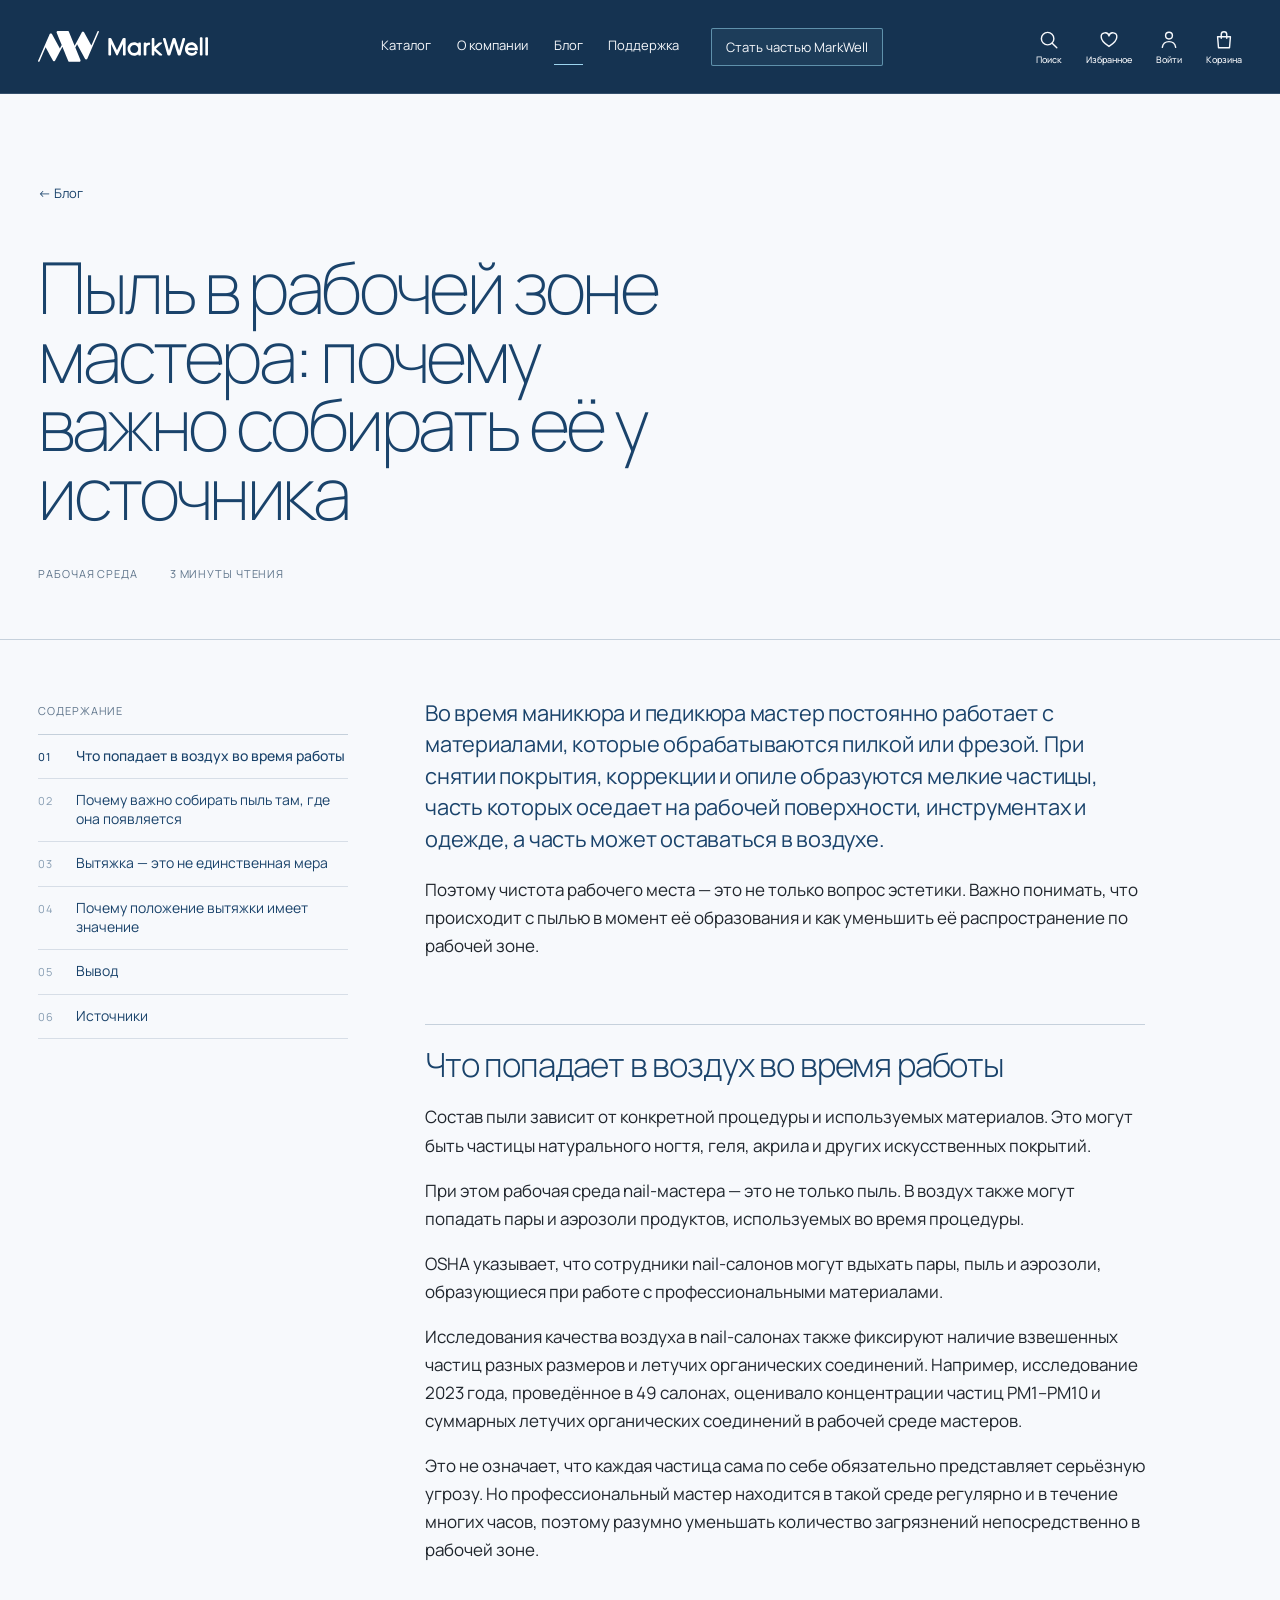
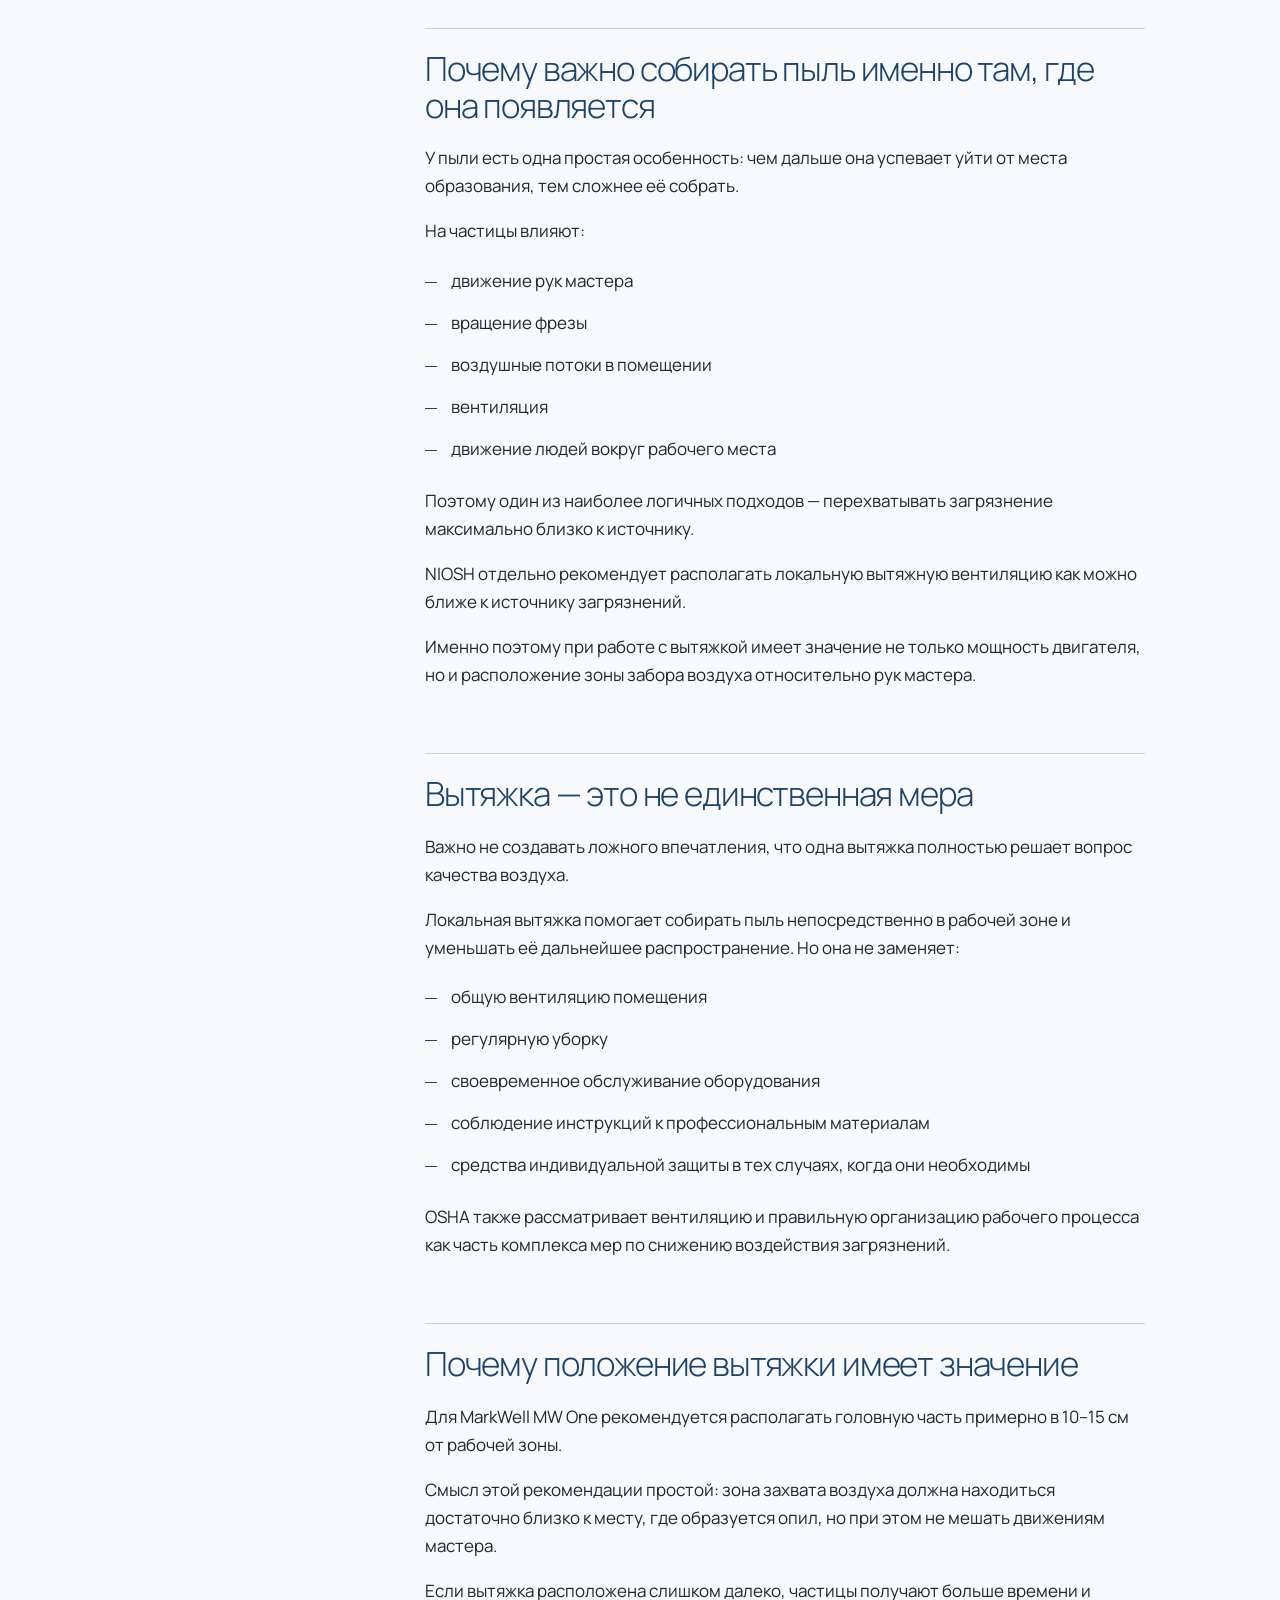
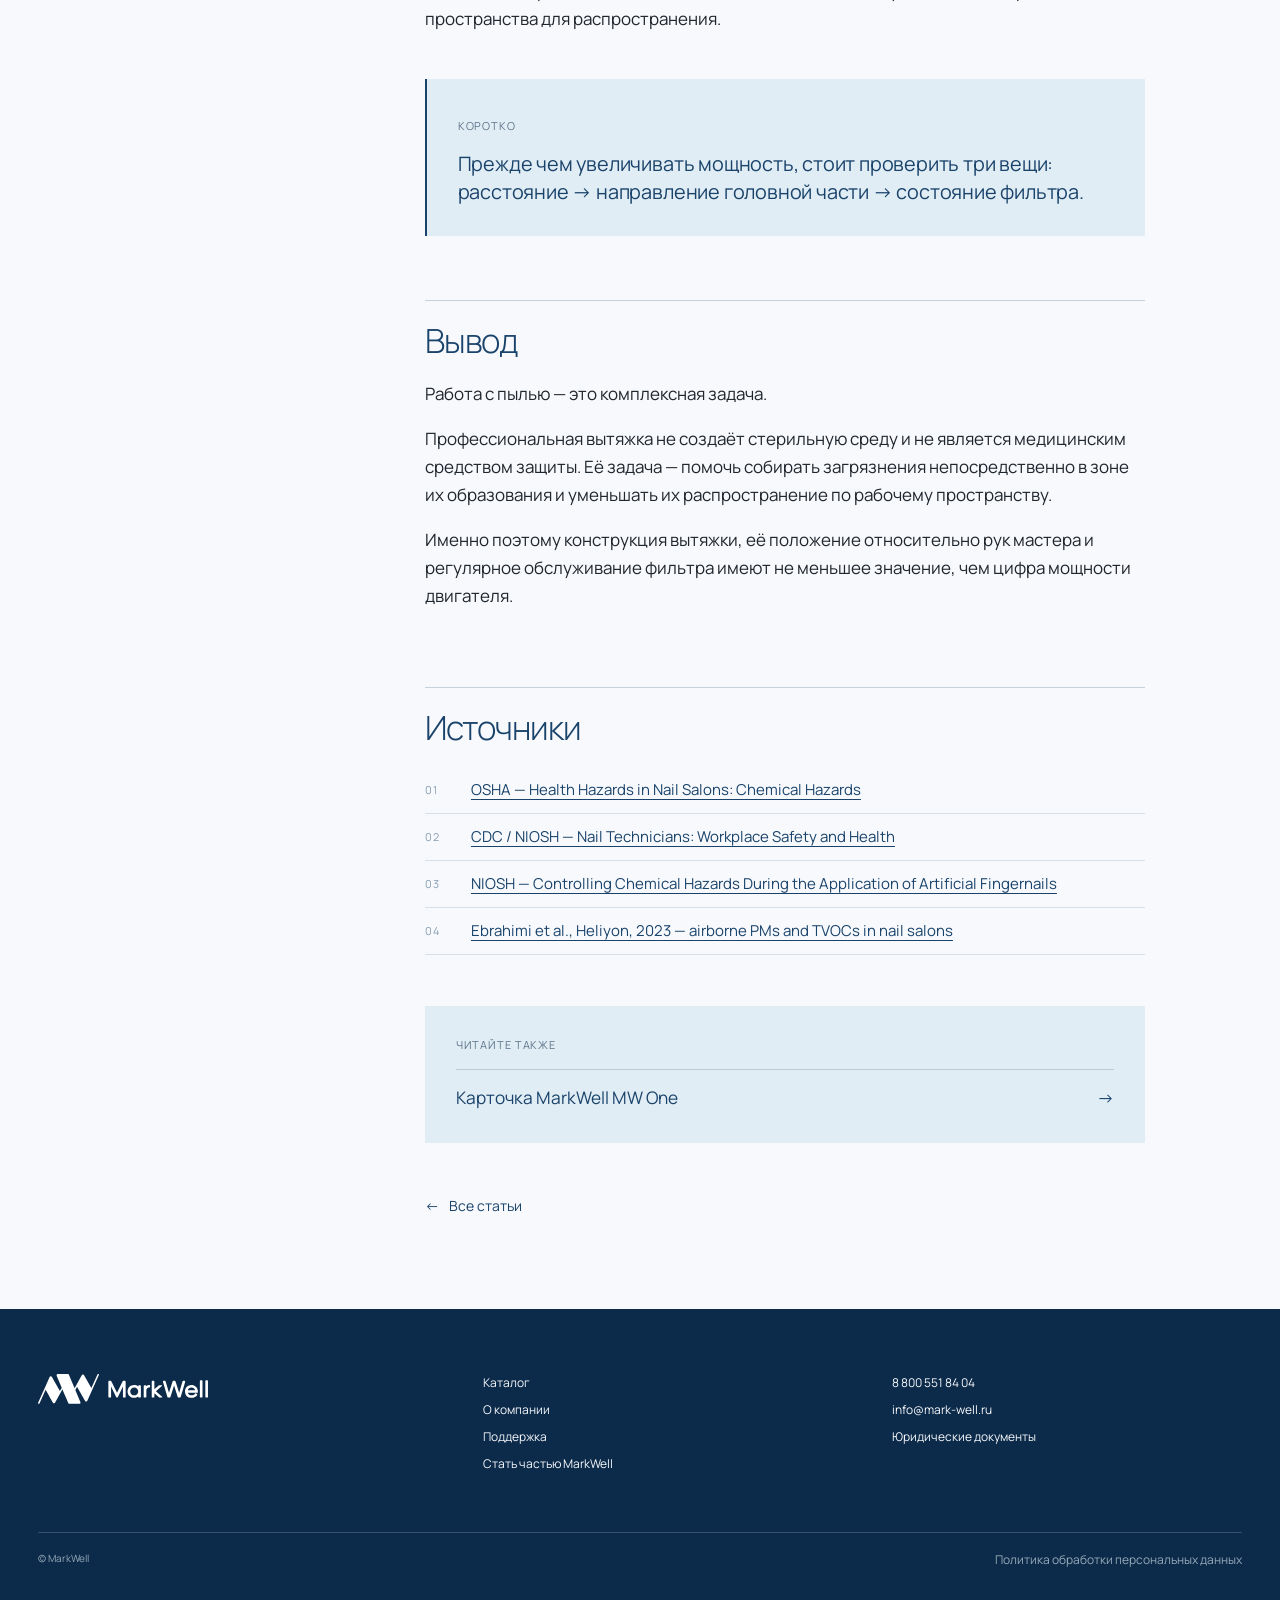
==== commit da99a060: "Add header icons on inner pages and fix sticky article navigation Co-Authored-By: Claude Opus 5 <nor" ====
--- a/blog/pyl-v-rabochey-zone-mastera/index.html
+++ b/blog/pyl-v-rabochey-zone-mastera/index.html
@@ -1,6 +1,6 @@
 <!doctype html>
 <html lang="ru"><head><meta charset="utf-8"><meta name="viewport" content="width=device-width,initial-scale=1"><meta name="description" content="Что происходит с пылью во время маникюра и опила, зачем собирать её у источника и какую роль играет локальная вытяжка в рабочей зоне мастера."><title>Пыль при маникюре: зачем нужна вытяжка | MarkWell</title><link rel="preconnect" href="https://fonts.googleapis.com"><link href="https://fonts.googleapis.com/css2?family=Manrope:wght@200;400;500;600&display=swap" rel="stylesheet"><link rel="stylesheet" href="../../styles.css?v=blog-2"></head>
-<body class="page-body"><header class="site-header"><a class="brand" href="../../index.html"><img class="brand__logo" src="../../assets/markwell-logo-white.svg" alt="MarkWell"></a><button class="page-menu" data-menu-toggle aria-expanded="false" aria-controls="page-nav">Меню</button><nav class="site-nav" id="page-nav"><a href="../../catalog.html">Каталог</a><a href="../../company.html">О компании</a><a href="../../blog.html" aria-current="page">Блог</a><a href="../../support.html">Поддержка</a><a class="site-nav__cta" href="../../partners.html">Стать частью MarkWell</a></nav><div class="site-tools"><a href="../../catalog.html">Поиск</a><a href="../../catalog.html">Избранное</a><a href="../../support.html">Войти</a><a href="../../catalog.html">Корзина</a></div></header>
+<body class="page-body"><header class="site-header"><a class="brand" href="../../index.html"><img class="brand__logo" src="../../assets/markwell-logo-white.svg" alt="MarkWell"></a><button class="page-menu" data-menu-toggle aria-expanded="false" aria-controls="page-nav">Меню</button><nav class="site-nav" id="page-nav"><a href="../../catalog.html">Каталог</a><a href="../../company.html">О компании</a><a href="../../blog.html" aria-current="page">Блог</a><a href="../../support.html">Поддержка</a><a class="site-nav__cta" href="../../partners.html">Стать частью MarkWell</a></nav><div class="site-tools"><a href="../../catalog.html" aria-label="Поиск"><svg viewBox="0 0 24 24" aria-hidden="true"><circle cx="10.5" cy="10.5" r="6.8"/><path d="m15.5 15.5 5 5"/></svg><span>Поиск</span></a><a href="../../catalog.html" aria-label="Избранное"><svg viewBox="0 0 24 24" aria-hidden="true"><path d="M20.5 8.8c0 5-8.5 10.2-8.5 10.2S3.5 13.8 3.5 8.8A4.3 4.3 0 0 1 12 7.6a4.3 4.3 0 0 1 8.5 1.2Z"/></svg><span>Избранное</span></a><a href="../../support.html" aria-label="Войти"><svg viewBox="0 0 24 24" aria-hidden="true"><circle cx="12" cy="7.2" r="3.7"/><path d="M4.7 20c.7-4 3.1-6.2 7.3-6.2s6.6 2.2 7.3 6.2"/></svg><span>Войти</span></a><a href="../../catalog.html" aria-label="Корзина"><svg viewBox="0 0 24 24" aria-hidden="true"><path d="M5 8.5h14l-1 12H6l-1-12Z"/><path d="M9 10V6a3 3 0 0 1 6 0v4"/></svg><span>Корзина</span></a></div></header>
 <main class="page-main">
 <article class="article">
 <header class="article-hero">
@@ -94,4 +94,4 @@
 </div>
 </article>
 </main>
-<footer class="site-footer"><div class="site-footer__grid"><a href="../../index.html"><img src="../../assets/markwell-logo-white.svg" alt="MarkWell"></a><nav><a href="../../catalog.html">Каталог</a><a href="../../company.html">О компании</a><a href="../../support.html">Поддержка</a><a href="../../partners.html">Стать частью MarkWell</a></nav><div class="site-footer__contacts"><a href="tel:88005518404">8 800 551 84 04</a><a href="mailto:info@mark-well.ru">info@mark-well.ru</a><a href="../../legal.html">Юридические документы</a></div></div><div class="site-footer__bottom"><span>© MarkWell</span><a href="../../legal.html#privacy">Политика обработки персональных данных</a></div></footer><script src="../../page.js?v=3"></script></body></html>
+<footer class="site-footer"><div class="site-footer__grid"><a href="../../index.html"><img src="../../assets/markwell-logo-white.svg" alt="MarkWell"></a><nav><a href="../../catalog.html">Каталог</a><a href="../../company.html">О компании</a><a href="../../support.html">Поддержка</a><a href="../../partners.html">Стать частью MarkWell</a></nav><div class="site-footer__contacts"><a href="tel:88005518404">8 800 551 84 04</a><a href="mailto:info@mark-well.ru">info@mark-well.ru</a><a href="../../legal.html">Юридические документы</a></div></div><div class="site-footer__bottom"><span>© MarkWell</span><a href="../../legal.html#privacy">Политика обработки персональных данных</a></div></footer><script src="../../page.js?v=4"></script></body></html>
--- a/styles.css
+++ b/styles.css
@@ -1435,11 +1435,12 @@
 .site-nav .site-nav__cta { margin-left:6px; padding:9px 14px; border:1px solid rgba(152,216,239,.55); border-radius:2px; background:rgba(152,216,239,.06); transition:border-color .25s ease,background .25s ease; }
 .site-nav .site-nav__cta:hover,.site-nav .site-nav__cta:focus-visible { border-color:var(--clear-sky); background:rgba(152,216,239,.14); }
 .site-nav .site-nav__cta[aria-current="page"]::after { display:none; }
-.site-tools { display:flex; gap:18px; align-items:center; }
-.site-tools a { display:grid; justify-items:center; gap:4px; font-size:10px; }
-.site-tools svg { width:20px; height:20px; fill:none; stroke:currentColor; stroke-width:1.5; }
+.site-tools { display:flex; gap:24px; align-items:center; justify-self:end; }
+.site-tools a { display:grid; justify-items:center; gap:4px; font-size:9px; font-weight:500; line-height:1; transition:color .2s ease,transform .2s ease; }
+.site-tools a:hover,.site-tools a:focus-visible { color:var(--clear-sky); transform:translateY(-2px); }
+.site-tools svg { width:22px; height:22px; fill:none; stroke:currentColor; stroke-width:1.55; stroke-linecap:round; stroke-linejoin:round; }
 .page-menu { display:none; border:1px solid rgba(255,255,255,.35); background:none; color:inherit; padding:10px 14px; }
-.page-main { overflow:hidden; }
+.page-main { overflow:hidden; overflow:clip; }
 .page-hero { min-height:62vh; padding:110px var(--edge) 80px; display:grid; grid-template-columns:minmax(0,1.3fr) minmax(280px,.7fr); gap:8vw; align-items:end; background:var(--cloud-white); }
 .page-kicker,.block-index { margin:0 0 24px; font-size:11px; text-transform:uppercase; letter-spacing:.1em; }
 .page-hero h1 { max-width:12ch; margin:0; font-size:clamp(58px,8vw,132px); font-weight:200; line-height:.91; letter-spacing:-.055em; }
@@ -1808,7 +1809,10 @@
 .article-hero__meta { display:flex; flex-wrap:wrap; gap:10px 32px; margin-top:clamp(28px,3vw,48px); }
 
 .article-layout { display:grid; grid-template-columns:minmax(220px,.55fr) minmax(0,1.45fr); gap:clamp(40px,6vw,110px); align-items:start; padding:clamp(40px,4.5vw,72px) var(--edge) clamp(72px,7vw,120px); }
-.article-toc { position:sticky; top:130px; }
+.article-toc { position:sticky; top:124px; max-height:calc(100vh - 148px); overflow-y:auto; scrollbar-width:none; }
+.article-toc::-webkit-scrollbar { display:none; }
+.article-toc a[aria-current="true"] { color:var(--deep-ocean); font-weight:500; }
+.article-toc a[aria-current="true"]::before { color:var(--deep-ocean); }
 .article-toc ol { margin:14px 0 0; padding:0; list-style:none; counter-reset:toc; border-top:1px solid rgba(26,67,107,.22); }
 .article-toc li { counter-increment:toc; border-bottom:1px solid rgba(26,67,107,.14); }
 .article-toc a { display:grid; grid-template-columns:30px minmax(0,1fr); gap:8px; padding:12px 0; color:inherit; font-size:14px; line-height:1.35; text-decoration:none; transition:color .2s ease,padding .3s ease; }
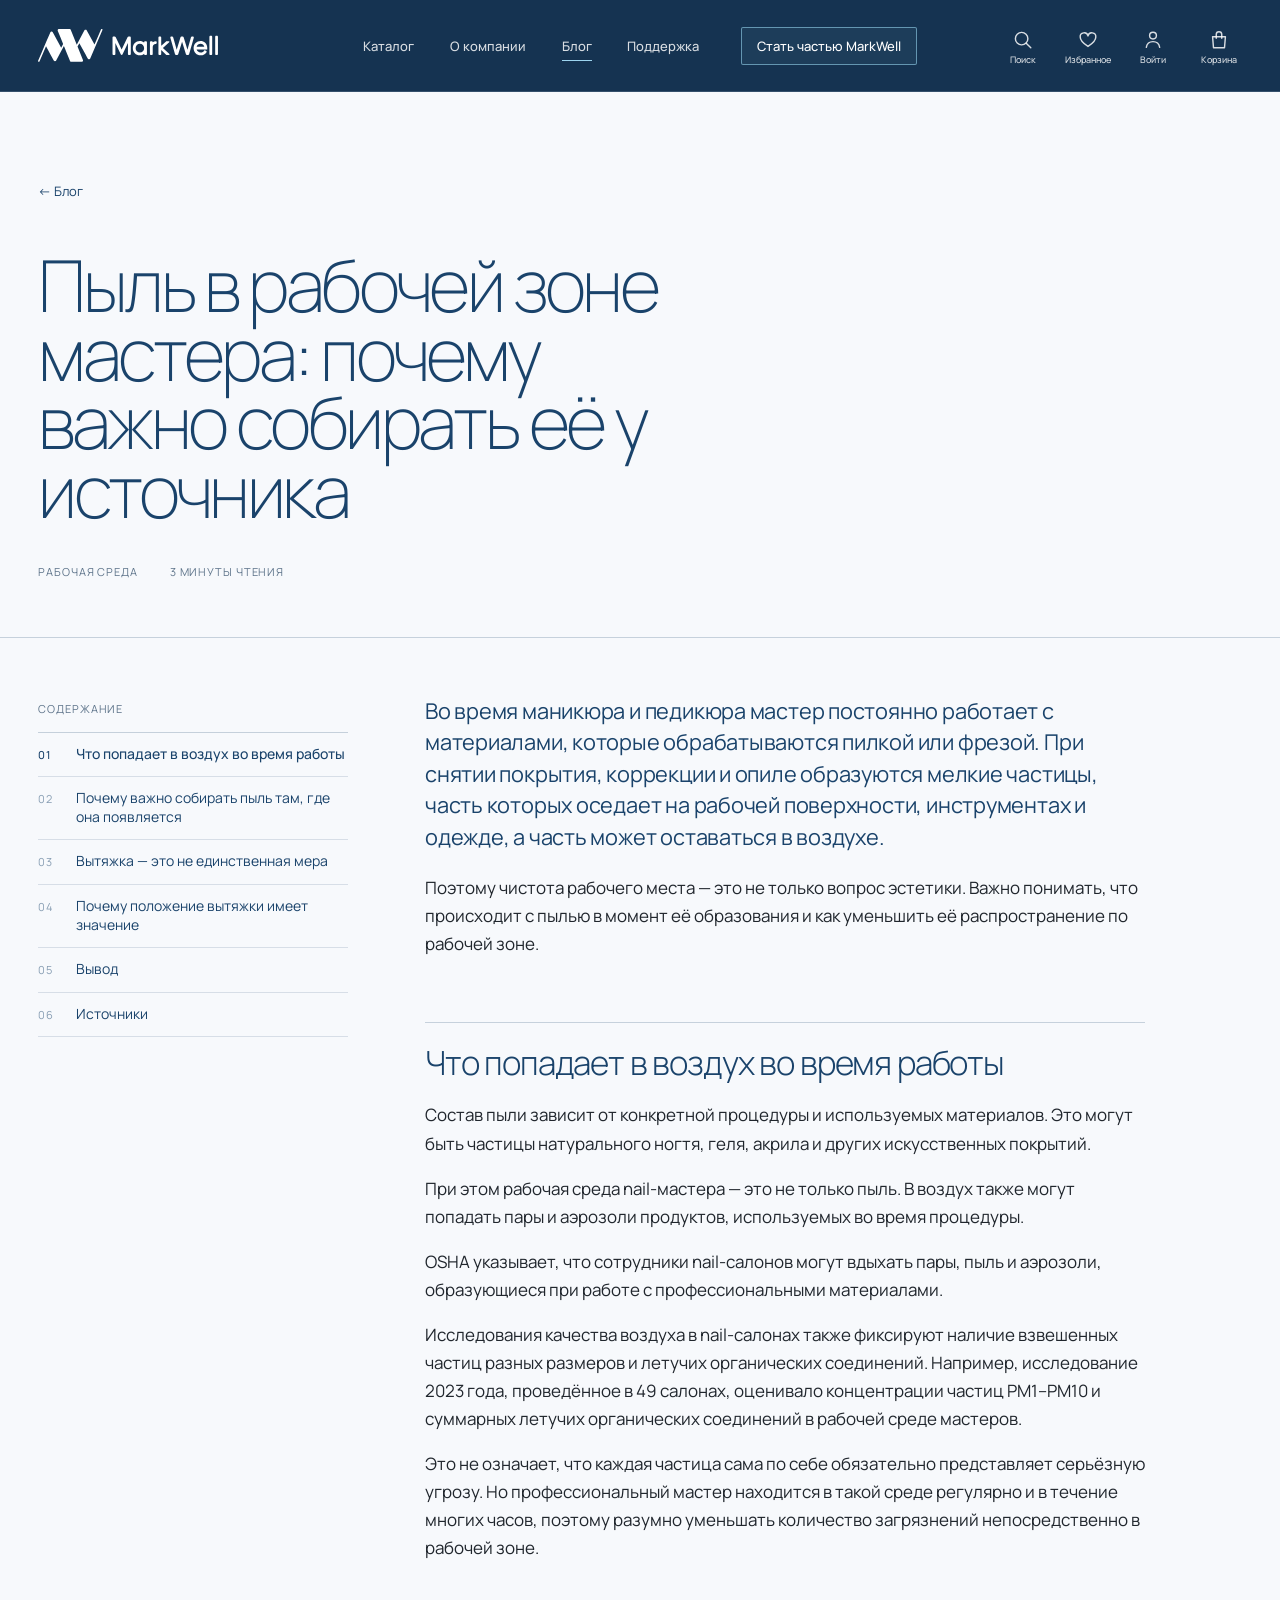
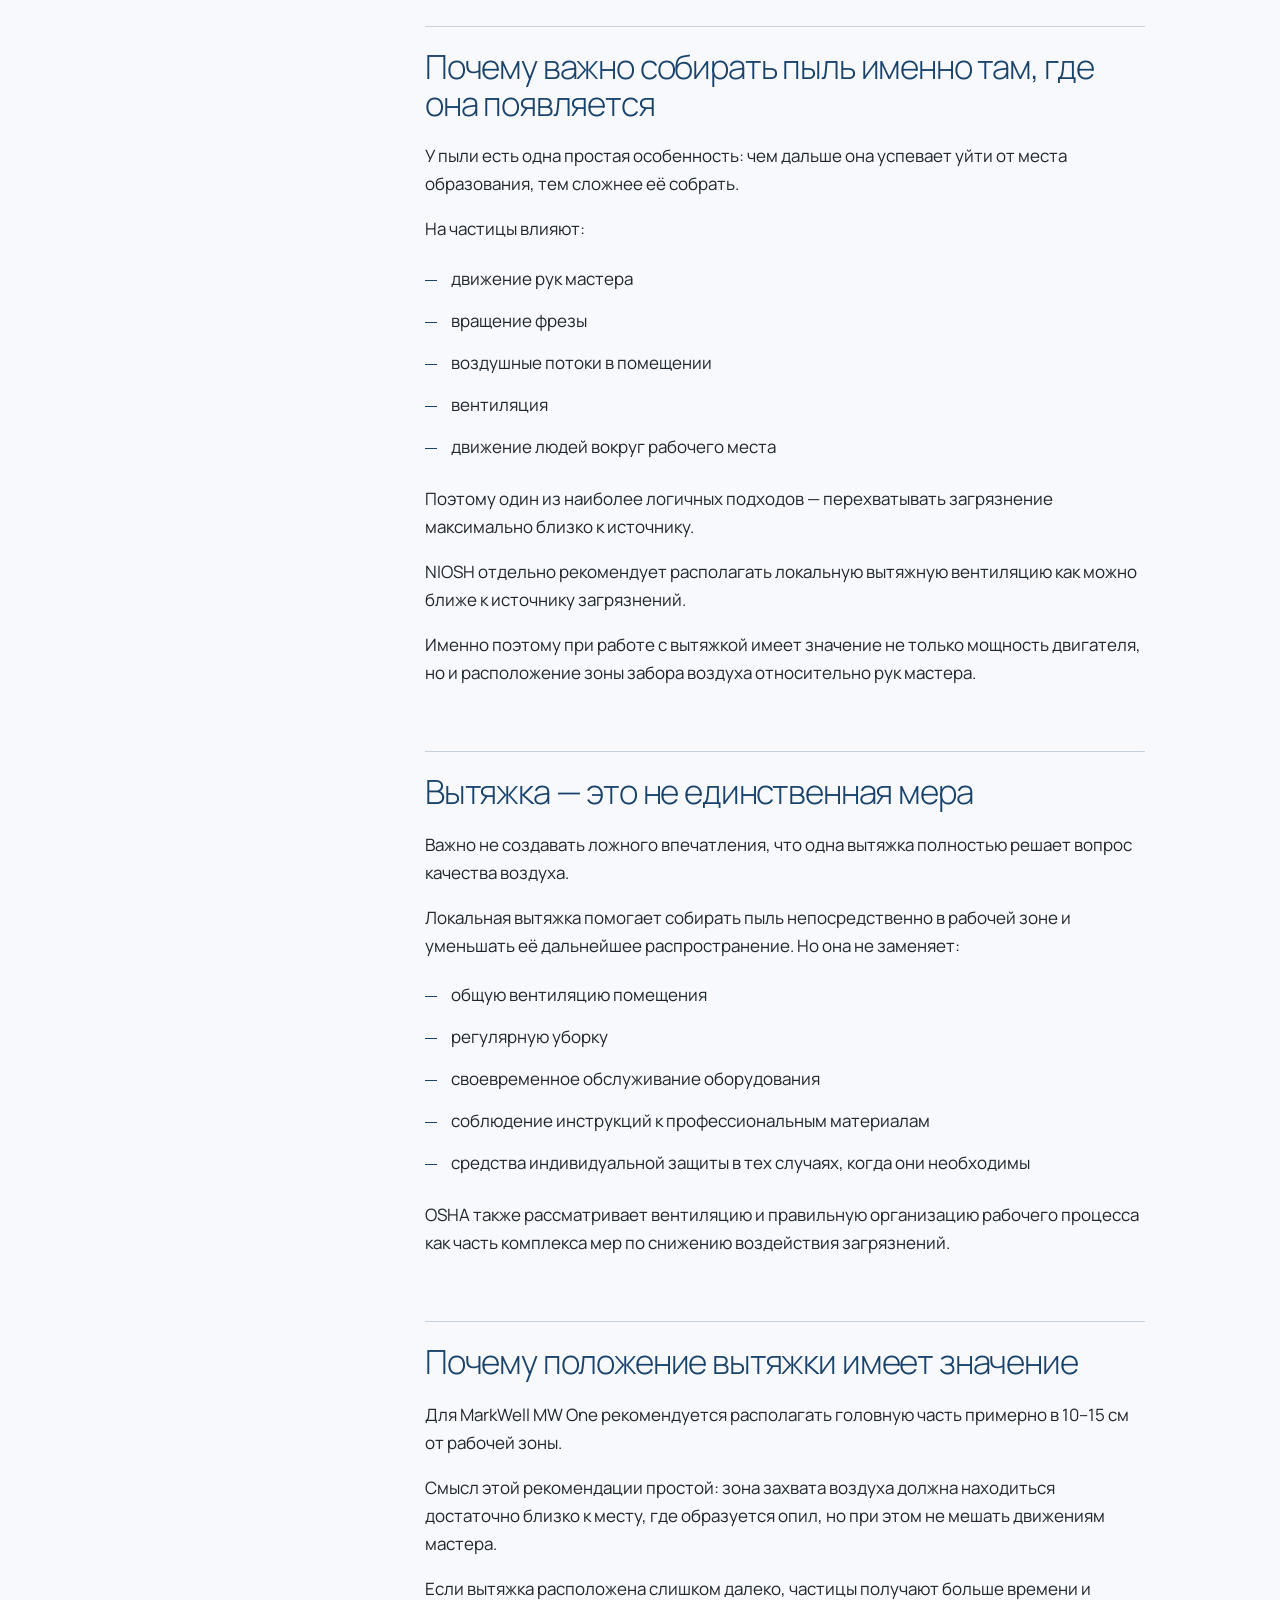
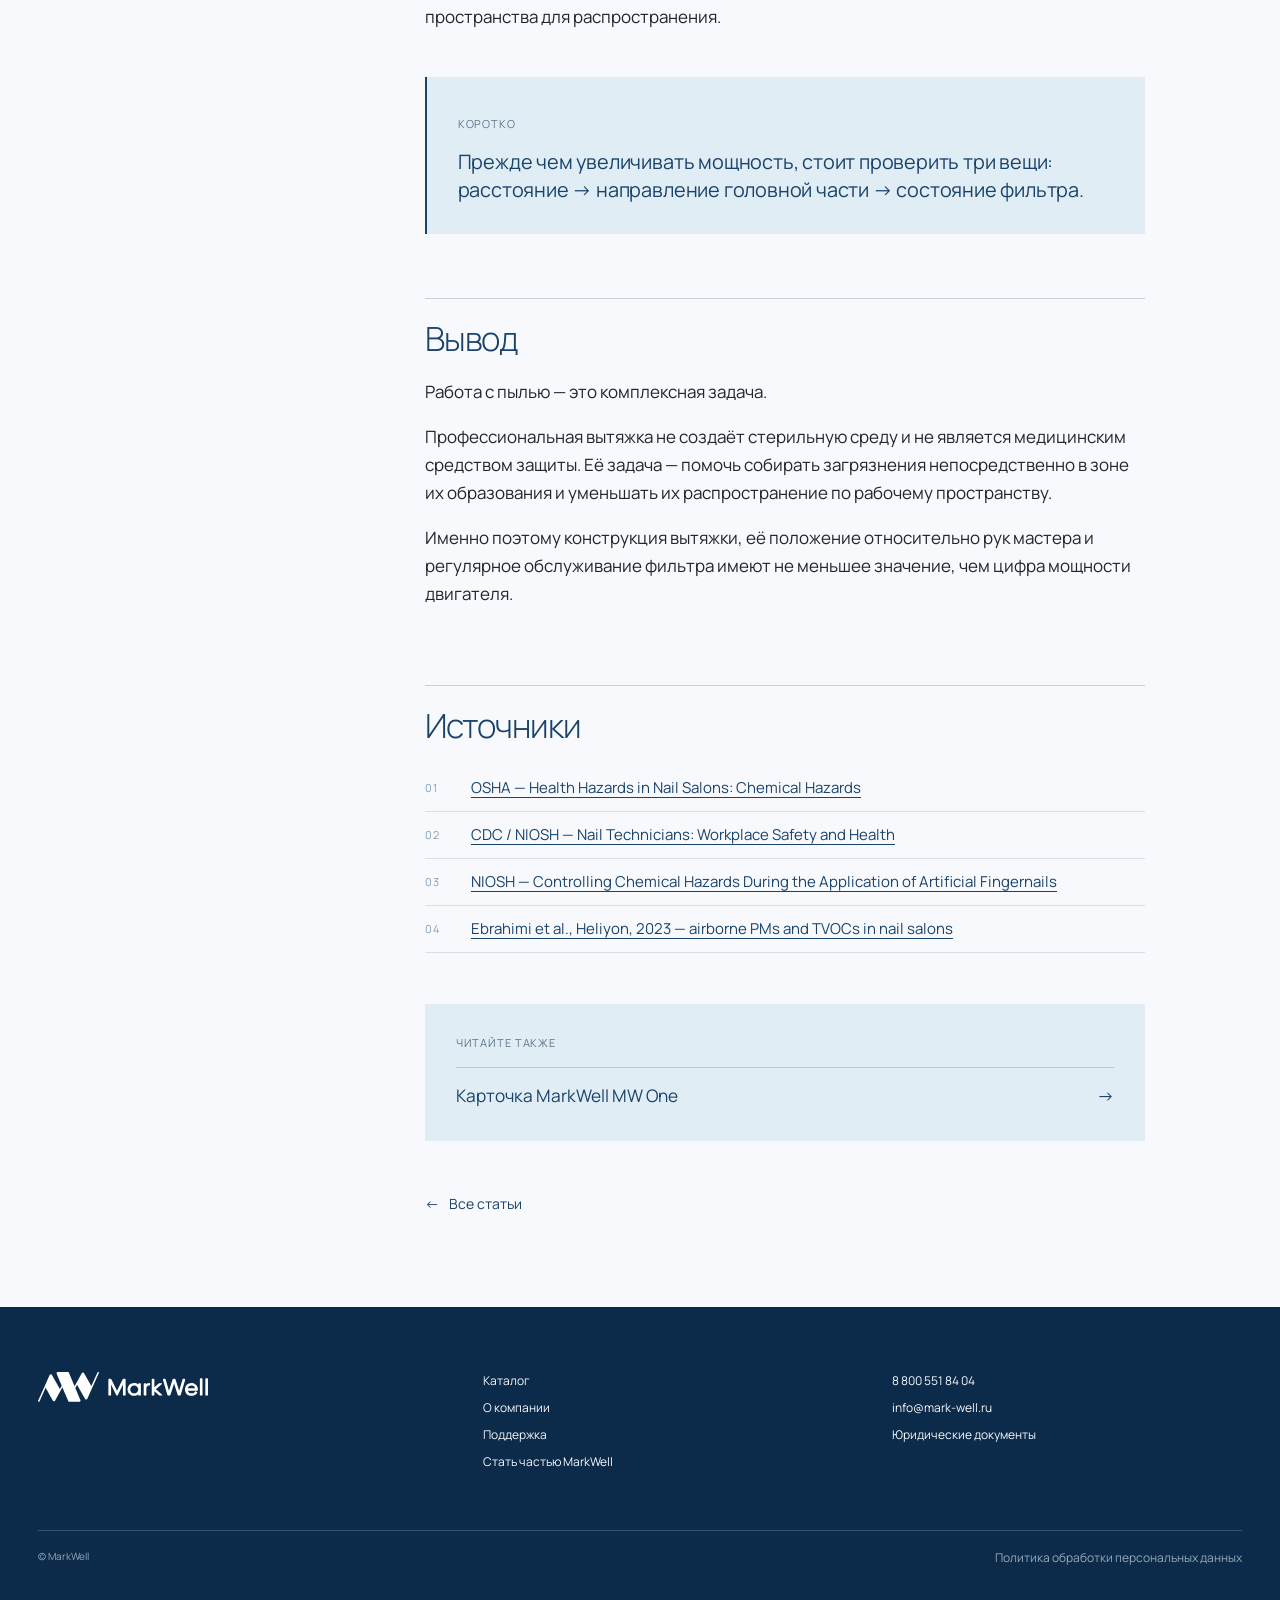
==== commit 95c4f13a: "Match inner header layout to home page and compact the construction block Co-Authored-By: Claude Opu" ====
--- a/blog/pyl-v-rabochey-zone-mastera/index.html
+++ b/blog/pyl-v-rabochey-zone-mastera/index.html
@@ -1,5 +1,5 @@
 <!doctype html>
-<html lang="ru"><head><meta charset="utf-8"><meta name="viewport" content="width=device-width,initial-scale=1"><meta name="description" content="Что происходит с пылью во время маникюра и опила, зачем собирать её у источника и какую роль играет локальная вытяжка в рабочей зоне мастера."><title>Пыль при маникюре: зачем нужна вытяжка | MarkWell</title><link rel="preconnect" href="https://fonts.googleapis.com"><link href="https://fonts.googleapis.com/css2?family=Manrope:wght@200;400;500;600&display=swap" rel="stylesheet"><link rel="stylesheet" href="../../styles.css?v=blog-2"></head>
+<html lang="ru"><head><meta charset="utf-8"><meta name="viewport" content="width=device-width,initial-scale=1"><meta name="description" content="Что происходит с пылью во время маникюра и опила, зачем собирать её у источника и какую роль играет локальная вытяжка в рабочей зоне мастера."><title>Пыль при маникюре: зачем нужна вытяжка | MarkWell</title><link rel="preconnect" href="https://fonts.googleapis.com"><link href="https://fonts.googleapis.com/css2?family=Manrope:wght@200;400;500;600&display=swap" rel="stylesheet"><link rel="stylesheet" href="../../styles.css?v=header-3"></head>
 <body class="page-body"><header class="site-header"><a class="brand" href="../../index.html"><img class="brand__logo" src="../../assets/markwell-logo-white.svg" alt="MarkWell"></a><button class="page-menu" data-menu-toggle aria-expanded="false" aria-controls="page-nav">Меню</button><nav class="site-nav" id="page-nav"><a href="../../catalog.html">Каталог</a><a href="../../company.html">О компании</a><a href="../../blog.html" aria-current="page">Блог</a><a href="../../support.html">Поддержка</a><a class="site-nav__cta" href="../../partners.html">Стать частью MarkWell</a></nav><div class="site-tools"><a href="../../catalog.html" aria-label="Поиск"><svg viewBox="0 0 24 24" aria-hidden="true"><circle cx="10.5" cy="10.5" r="6.8"/><path d="m15.5 15.5 5 5"/></svg><span>Поиск</span></a><a href="../../catalog.html" aria-label="Избранное"><svg viewBox="0 0 24 24" aria-hidden="true"><path d="M20.5 8.8c0 5-8.5 10.2-8.5 10.2S3.5 13.8 3.5 8.8A4.3 4.3 0 0 1 12 7.6a4.3 4.3 0 0 1 8.5 1.2Z"/></svg><span>Избранное</span></a><a href="../../support.html" aria-label="Войти"><svg viewBox="0 0 24 24" aria-hidden="true"><circle cx="12" cy="7.2" r="3.7"/><path d="M4.7 20c.7-4 3.1-6.2 7.3-6.2s6.6 2.2 7.3 6.2"/></svg><span>Войти</span></a><a href="../../catalog.html" aria-label="Корзина"><svg viewBox="0 0 24 24" aria-hidden="true"><path d="M5 8.5h14l-1 12H6l-1-12Z"/><path d="M9 10V6a3 3 0 0 1 6 0v4"/></svg><span>Корзина</span></a></div></header>
 <main class="page-main">
 <article class="article">
--- a/styles.css
+++ b/styles.css
@@ -1133,19 +1133,19 @@
 .tz-power-layout.reveal .tz-big { opacity:0; transform:translateX(-24px); transition:opacity .75s ease, transform .95s cubic-bezier(.22,1,.36,1); }
 .tz-power-layout.reveal.is-visible .tz-big { opacity:1; transform:translateX(0); }
 
-#technology { padding-top:clamp(42px,4vw,64px); padding-bottom:clamp(58px,5.5vw,88px); }
-#technology .section-top { margin-bottom:clamp(34px,4vw,60px); }
-.tz-technology { display:grid; grid-template-columns:minmax(0,.82fr) minmax(0,1.18fr); column-gap:clamp(40px,6vw,100px); }
-.tz-technology__copy { display:flex; flex-direction:column; justify-content:space-between; gap:clamp(36px,4vw,64px); min-width:0; padding-bottom:4px; }
-#technology h2 { margin:0; font-size:clamp(56px,6vw,96px); line-height:.9; }
-#technology .tz-description { max-width:500px; margin:0; color:#5f758b; }
-.tz-technology__visual { min-width:0; aspect-ratio:5 / 4; }
+#technology { padding-top:clamp(32px,3vw,48px); padding-bottom:clamp(40px,3.8vw,62px); }
+#technology .section-top { margin-bottom:clamp(24px,2.8vw,42px); }
+.tz-technology { display:grid; grid-template-columns:minmax(0,1fr) minmax(0,.75fr); column-gap:clamp(40px,6vw,100px); }
+.tz-technology__copy { display:flex; flex-direction:column; justify-content:space-between; gap:clamp(26px,2.8vw,44px); min-width:0; padding-bottom:4px; }
+#technology h2 { margin:0; font-size:clamp(42px,4.2vw,68px); line-height:.9; }
+#technology .tz-description { max-width:460px; margin:0; color:#5f758b; font-size:clamp(15px,1.1vw,17px); }
+.tz-technology__visual { min-width:0; width:min(100%, max(425px, (100svh - 400px) * 1.25)); aspect-ratio:5 / 4; justify-self:end; }
 .tz-technology__visual > img { width:100%; height:100%; max-height:none; object-fit:cover; object-position:right center; }
-.tz-patent { grid-column:1 / -1; display:grid; grid-template-columns:minmax(0,.82fr) minmax(0,1.18fr); column-gap:clamp(40px,6vw,100px); align-items:end; margin-top:clamp(28px,3vw,44px); padding-top:clamp(18px,1.8vw,26px); border-top:1px solid rgba(26,67,107,.22); }
+.tz-patent { grid-column:1 / -1; display:grid; grid-template-columns:minmax(0,1fr) minmax(0,.75fr); column-gap:clamp(40px,6vw,100px); align-items:end; margin-top:clamp(20px,2.1vw,30px); padding-top:clamp(13px,1.3vw,18px); border-top:1px solid rgba(26,67,107,.22); }
 .tz-patent__info { display:grid; grid-template-columns:minmax(120px,.42fr) minmax(0,1fr); gap:clamp(16px,2vw,32px); align-items:baseline; }
 .tz-patent__label { color:#5f758b; font-size:11px; letter-spacing:.08em; text-transform:uppercase; }
-.brand-section .tz-patent__text { max-width:340px; margin:0; font-size:clamp(14px,1.05vw,16px); line-height:1.35; }
-.brand-section .tz-patent__number { display:flex; align-items:baseline; gap:.22em; margin:0; font-size:clamp(40px,3.6vw,60px); font-weight:200; line-height:.85; letter-spacing:-.045em; }
+.brand-section .tz-patent__text { max-width:340px; margin:0; font-size:clamp(13px,.95vw,15px); line-height:1.35; }
+.brand-section .tz-patent__number { display:flex; align-items:baseline; gap:.22em; width:min(100%, max(425px, (100svh - 400px) * 1.25)); justify-self:end; margin:0; font-size:clamp(30px,2.6vw,42px); font-weight:200; line-height:.85; letter-spacing:-.045em; }
 .tz-patent__number small { color:#5f758b; font-size:11px; font-weight:400; letter-spacing:.08em; }
 @media (max-width:1180px) { .tz-patent__info { grid-template-columns:1fr; gap:10px; } }
 
@@ -1426,17 +1426,19 @@
 
 /* Secondary pages — the same calm editorial system as the brandbook. */
 .page-body { color:var(--deep-ocean); background:var(--cloud-white); }
-.site-header { position:sticky; top:0; z-index:30; min-height:94px; padding:20px var(--edge); display:grid; grid-template-columns:190px 1fr auto; gap:30px; align-items:center; color:var(--cloud-white); background:rgba(12,43,74,.96); backdrop-filter:blur(16px); border-bottom:1px solid rgba(225,237,244,.16); }
-.site-header .brand__logo { width:170px; height:auto; display:block; }
-.site-nav { display:flex; justify-content:center; gap:clamp(16px,2vw,34px); }
-.site-nav a,.site-tools a { color:inherit; text-decoration:none; font-size:13px; white-space:nowrap; }
-.site-nav a { position:relative; padding:8px 0; }
-.site-nav a[aria-current="page"]::after { content:""; position:absolute; left:0; right:0; bottom:1px; height:1px; background:var(--clear-sky); }
-.site-nav .site-nav__cta { margin-left:6px; padding:9px 14px; border:1px solid rgba(152,216,239,.55); border-radius:2px; background:rgba(152,216,239,.06); transition:border-color .25s ease,background .25s ease; }
-.site-nav .site-nav__cta:hover,.site-nav .site-nav__cta:focus-visible { border-color:var(--clear-sky); background:rgba(152,216,239,.14); }
-.site-nav .site-nav__cta[aria-current="page"]::after { display:none; }
-.site-tools { display:flex; gap:24px; align-items:center; justify-self:end; }
-.site-tools a { display:grid; justify-items:center; gap:4px; font-size:9px; font-weight:500; line-height:1; transition:color .2s ease,transform .2s ease; }
+.site-header { position:sticky; top:0; z-index:30; min-height:92px; padding:0 var(--edge); display:grid; grid-template-columns:1fr auto 1fr; align-items:center; color:rgba(255,255,255,.84); background:rgba(12,43,74,.96); backdrop-filter:blur(16px); border-bottom:1px solid rgba(225,237,244,.16); }
+.site-header .brand__logo { width:180px; height:auto; display:block; }
+.site-nav { display:flex; align-items:center; justify-self:center; gap:clamp(24px,2.8vw,48px); }
+.site-nav a,.site-tools a { color:inherit; text-decoration:none; font-size:13px; font-weight:500; white-space:nowrap; }
+.site-nav a { position:relative; padding:10px 0; }
+.site-nav a::after { content:""; position:absolute; left:0; right:0; bottom:4px; height:1px; background:var(--clear-sky); transform:scaleX(0); transform-origin:right; transition:transform .35s ease; }
+.site-nav a:hover::after,.site-nav a:focus-visible::after,.site-nav a[aria-current="page"]::after { transform:scaleX(1); transform-origin:left; }
+.site-nav .site-nav__cta { margin-left:6px; padding:9px 15px; border:1px solid rgba(152,216,239,.58); border-radius:2px; color:#fff; background:rgba(152,216,239,.06); transition:border-color .25s ease,background .25s ease; }
+.site-nav .site-nav__cta:hover,.site-nav .site-nav__cta:focus-visible,.site-nav .site-nav__cta[aria-current="page"] { border-color:var(--clear-sky); background:rgba(152,216,239,.14); }
+.site-nav .site-nav__cta::after { display:none; }
+.site-tools { display:flex; gap:clamp(14px,1.5vw,26px); align-items:center; justify-self:end; }
+.site-tools a { display:inline-flex; flex-direction:column; align-items:center; gap:4px; min-width:46px; padding:5px 0 3px; font-size:9px; font-weight:500; line-height:1; transition:color .25s ease,transform .25s ease; }
+.site-tools a span { font-size:9px; font-weight:500; line-height:1; }
 .site-tools a:hover,.site-tools a:focus-visible { color:var(--clear-sky); transform:translateY(-2px); }
 .site-tools svg { width:22px; height:22px; fill:none; stroke:currentColor; stroke-width:1.55; stroke-linecap:round; stroke-linejoin:round; }
 .page-menu { display:none; border:1px solid rgba(255,255,255,.35); background:none; color:inherit; padding:10px 14px; }
@@ -1490,7 +1492,7 @@
 .site-footer a { color:inherit; text-decoration:none; font-size:12px; }
 .site-footer__bottom { margin-top:60px; padding-top:18px; border-top:1px solid rgba(225,237,244,.2); display:flex; justify-content:space-between; gap:20px; font-size:10px; color:rgba(225,237,244,.65); }
 .status-note { color:#60768a; font-size:12px; }
-@media(max-width:1050px){ .site-header { grid-template-columns:170px 1fr auto; }.site-nav { display:none; position:absolute; top:94px; left:0; right:0; padding:25px var(--edge); flex-direction:column; align-items:flex-start; color:var(--cloud-white); background:var(--deep-ocean); }.site-nav.is-open{display:flex}.site-nav .site-nav__cta{margin-top:6px;margin-left:0}.page-menu{display:block}.site-tools{display:none}.process-list{grid-template-columns:repeat(3,1fr)} }
+@media(max-width:1050px){ .site-header { grid-template-columns:auto 1fr; }.page-menu { justify-self:end; }.site-nav { display:none; position:absolute; top:92px; left:0; right:0; padding:25px var(--edge); flex-direction:column; align-items:flex-start; color:var(--cloud-white); background:var(--deep-ocean); }.site-nav.is-open{display:flex}.site-nav .site-nav__cta{margin-top:6px;margin-left:0}.page-menu{display:block}.site-tools{display:none}.process-list{grid-template-columns:repeat(3,1fr)} }
 @media(max-width:760px){ .page-hero,.page-section__head,.product-page-grid,.support-layout-full { grid-template-columns:1fr; }.page-hero{min-height:auto;padding-top:75px}.page-hero h1{font-size:58px}.content-grid,.document-list,.purchase-row,.site-footer__grid{grid-template-columns:1fr}.blog-item{grid-template-columns:70px 1fr}.blog-item p{grid-column:2}.process-list{grid-template-columns:1fr 1fr}.partner-form{grid-template-columns:1fr}.field--wide,.consent{grid-column:auto}.site-footer__bottom{flex-direction:column}.page-section{padding-top:65px;padding-bottom:75px} }
 
 /* Company page */
@@ -1584,7 +1586,7 @@
 .support-label { color:#5f758b; font-size:11px; letter-spacing:.08em; text-transform:uppercase; }
 
 .page-section.support-section { padding-top:0; padding-bottom:clamp(64px,6vw,100px); border-top:0; }
-.support-tabs { position:sticky; top:94px; z-index:5; display:grid; grid-template-columns:1fr 1fr; margin:0 calc(var(--edge) * -1) clamp(48px,5vw,80px); padding:0 var(--edge); background:var(--cloud-white); border-top:1px solid rgba(26,67,107,.22); border-bottom:1px solid rgba(26,67,107,.22); scroll-margin-top:94px; }
+.support-tabs { position:sticky; top:92px; z-index:5; display:grid; grid-template-columns:1fr 1fr; margin:0 calc(var(--edge) * -1) clamp(48px,5vw,80px); padding:0 var(--edge); background:var(--cloud-white); border-top:1px solid rgba(26,67,107,.22); border-bottom:1px solid rgba(26,67,107,.22); scroll-margin-top:92px; }
 .support-tabs button { position:relative; display:flex; align-items:center; gap:16px; min-height:74px; padding:0; border:0; color:rgba(26,67,107,.5); background:none; font:inherit; font-size:clamp(18px,1.6vw,26px); font-weight:400; letter-spacing:-.02em; text-align:left; cursor:pointer; transition:color .25s ease; }
 .support-tabs button + button { padding-left:clamp(20px,3vw,48px); border-left:1px solid rgba(26,67,107,.22); }
 .support-tabs button span { display:grid; flex:0 0 auto; width:30px; height:30px; place-items:center; border:1px solid currentColor; border-radius:50%; font-size:9px; letter-spacing:.08em; opacity:.7; }
@@ -1653,7 +1655,7 @@
 .support-final p { max-width:460px; margin:12px 0 0; font-size:clamp(17px,1.45vw,22px); line-height:1.3; letter-spacing:-.01em; }
 
 @media (max-width:1050px) {
-  .support-tabs { top:94px; }
+  .support-tabs { top:92px; }
   .support-contacts { grid-template-columns:1fr 1fr; }
   .support-contact--deep { grid-column:1 / -1; min-height:180px; }
   .support-faq { grid-template-columns:1fr; gap:36px; }
@@ -1662,7 +1664,7 @@
 @media (max-width:760px) {
   .support-hero__aside { gap:24px; }
   .support-button { justify-content:space-between; width:100%; box-sizing:border-box; }
-  .support-tabs { top:94px; margin-bottom:40px; }
+  .support-tabs { top:92px; margin-bottom:40px; }
   .support-tabs button { gap:10px; min-height:62px; font-size:15px; line-height:1.2; }
   .support-tabs button + button { padding-left:16px; }
   .support-tabs button + button::after { left:16px; }
@@ -1755,7 +1757,7 @@
 .partner-success { padding:clamp(20px,3vw,48px) 0; animation:support-in .5s cubic-bezier(.22,1,.36,1); }
 .partner-success__title { margin:clamp(28px,3vw,48px) 0 0; font-size:clamp(48px,5vw,80px); font-weight:200; line-height:.95; letter-spacing:-.05em; }
 .partner-success p:last-child { max-width:460px; margin:20px 0 0; color:#4f6880; font-size:16px; line-height:1.45; }
-#application { scroll-margin-top:94px; }
+#application { scroll-margin-top:92px; }
 
 @media (max-width:1050px) {
   .partner-cards { grid-template-columns:1fr; }
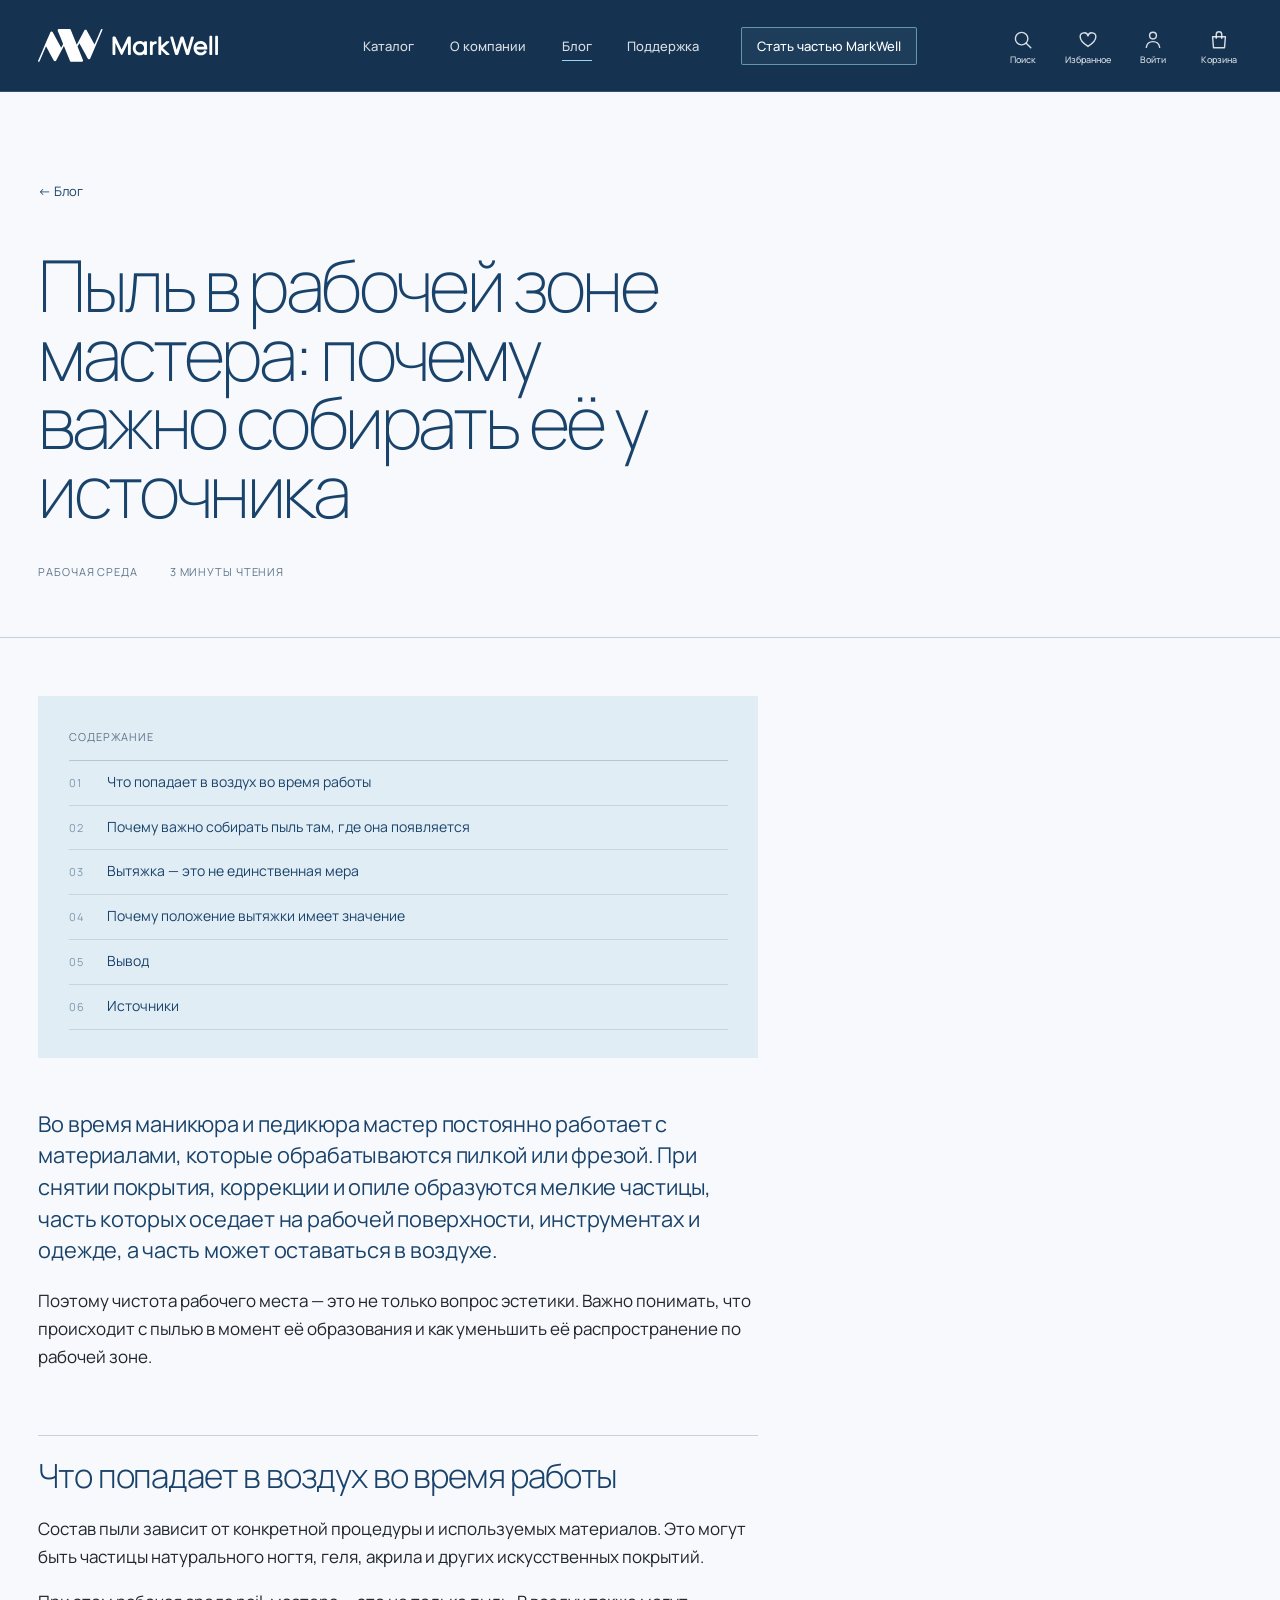
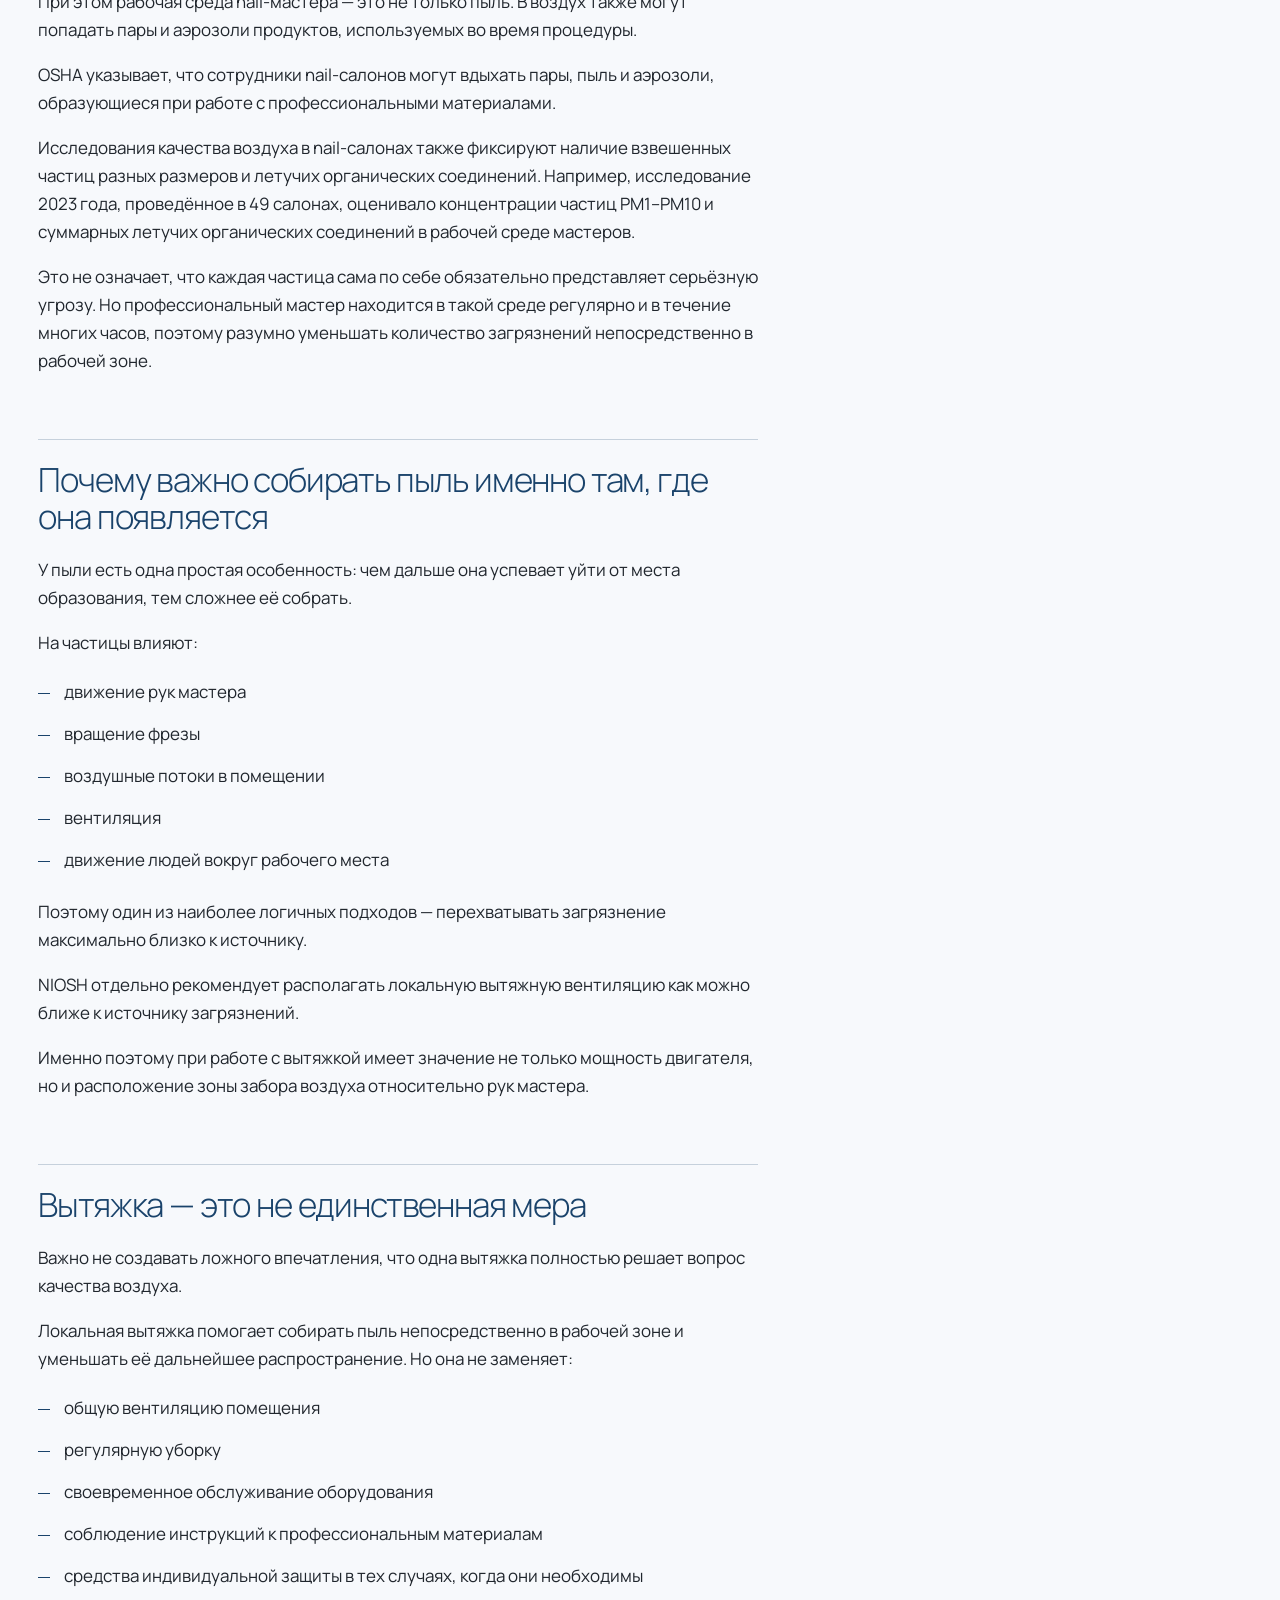
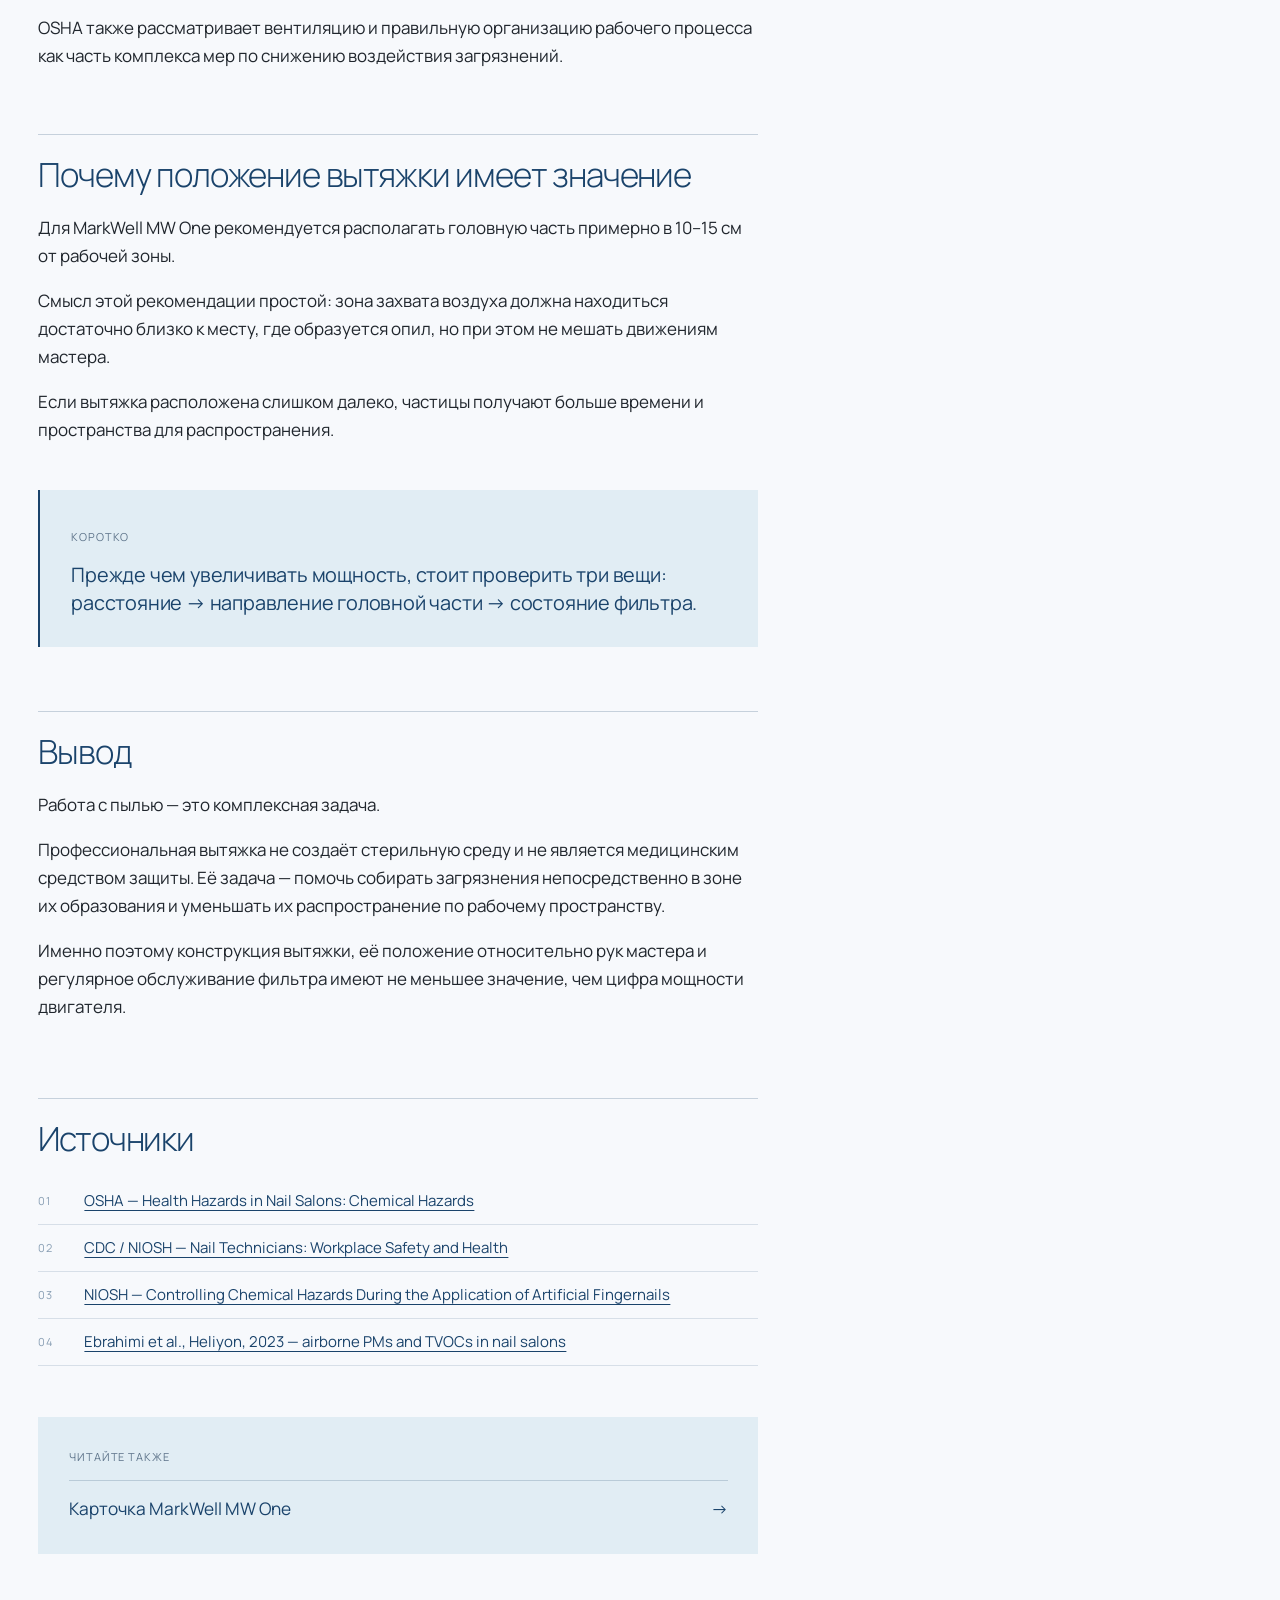
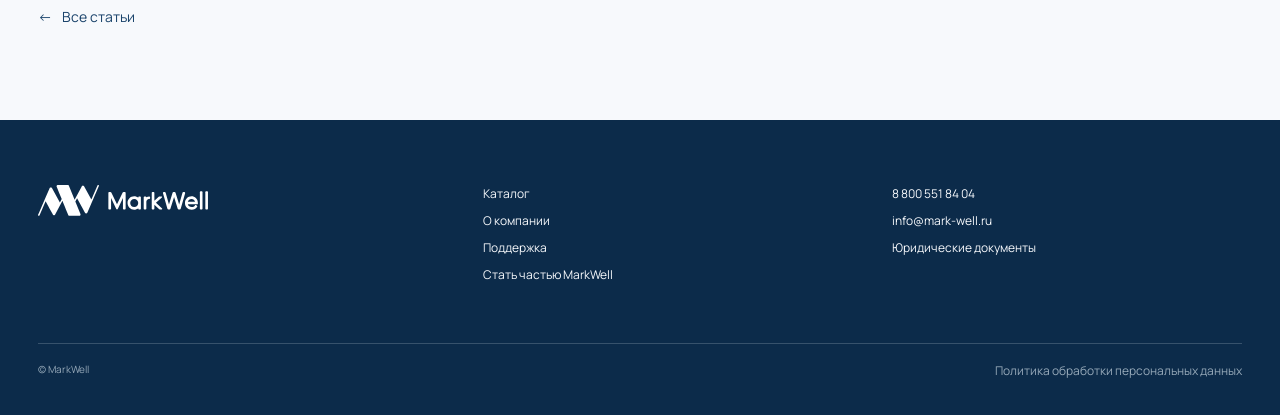
==== commit bb947588: "Remove script-driven features so the prototype matches Yandex KIT limits Two-column support page, na" ====
--- a/blog/pyl-v-rabochey-zone-mastera/index.html
+++ b/blog/pyl-v-rabochey-zone-mastera/index.html
@@ -1,5 +1,5 @@
 <!doctype html>
-<html lang="ru"><head><meta charset="utf-8"><meta name="viewport" content="width=device-width,initial-scale=1"><meta name="description" content="Что происходит с пылью во время маникюра и опила, зачем собирать её у источника и какую роль играет локальная вытяжка в рабочей зоне мастера."><title>Пыль при маникюре: зачем нужна вытяжка | MarkWell</title><link rel="preconnect" href="https://fonts.googleapis.com"><link href="https://fonts.googleapis.com/css2?family=Manrope:wght@200;400;500;600&display=swap" rel="stylesheet"><link rel="stylesheet" href="../../styles.css?v=header-3"></head>
+<html lang="ru"><head><meta charset="utf-8"><meta name="viewport" content="width=device-width,initial-scale=1"><meta name="description" content="Что происходит с пылью во время маникюра и опила, зачем собирать её у источника и какую роль играет локальная вытяжка в рабочей зоне мастера."><title>Пыль при маникюре: зачем нужна вытяжка | MarkWell</title><link rel="preconnect" href="https://fonts.googleapis.com"><link href="https://fonts.googleapis.com/css2?family=Manrope:wght@200;400;500;600&display=swap" rel="stylesheet"><link rel="stylesheet" href="../../styles.css?v=nojs-1"></head>
 <body class="page-body"><header class="site-header"><a class="brand" href="../../index.html"><img class="brand__logo" src="../../assets/markwell-logo-white.svg" alt="MarkWell"></a><button class="page-menu" data-menu-toggle aria-expanded="false" aria-controls="page-nav">Меню</button><nav class="site-nav" id="page-nav"><a href="../../catalog.html">Каталог</a><a href="../../company.html">О компании</a><a href="../../blog.html" aria-current="page">Блог</a><a href="../../support.html">Поддержка</a><a class="site-nav__cta" href="../../partners.html">Стать частью MarkWell</a></nav><div class="site-tools"><a href="../../catalog.html" aria-label="Поиск"><svg viewBox="0 0 24 24" aria-hidden="true"><circle cx="10.5" cy="10.5" r="6.8"/><path d="m15.5 15.5 5 5"/></svg><span>Поиск</span></a><a href="../../catalog.html" aria-label="Избранное"><svg viewBox="0 0 24 24" aria-hidden="true"><path d="M20.5 8.8c0 5-8.5 10.2-8.5 10.2S3.5 13.8 3.5 8.8A4.3 4.3 0 0 1 12 7.6a4.3 4.3 0 0 1 8.5 1.2Z"/></svg><span>Избранное</span></a><a href="../../support.html" aria-label="Войти"><svg viewBox="0 0 24 24" aria-hidden="true"><circle cx="12" cy="7.2" r="3.7"/><path d="M4.7 20c.7-4 3.1-6.2 7.3-6.2s6.6 2.2 7.3 6.2"/></svg><span>Войти</span></a><a href="../../catalog.html" aria-label="Корзина"><svg viewBox="0 0 24 24" aria-hidden="true"><path d="M5 8.5h14l-1 12H6l-1-12Z"/><path d="M9 10V6a3 3 0 0 1 6 0v4"/></svg><span>Корзина</span></a></div></header>
 <main class="page-main">
 <article class="article">
@@ -94,4 +94,4 @@
 </div>
 </article>
 </main>
-<footer class="site-footer"><div class="site-footer__grid"><a href="../../index.html"><img src="../../assets/markwell-logo-white.svg" alt="MarkWell"></a><nav><a href="../../catalog.html">Каталог</a><a href="../../company.html">О компании</a><a href="../../support.html">Поддержка</a><a href="../../partners.html">Стать частью MarkWell</a></nav><div class="site-footer__contacts"><a href="tel:88005518404">8 800 551 84 04</a><a href="mailto:info@mark-well.ru">info@mark-well.ru</a><a href="../../legal.html">Юридические документы</a></div></div><div class="site-footer__bottom"><span>© MarkWell</span><a href="../../legal.html#privacy">Политика обработки персональных данных</a></div></footer><script src="../../page.js?v=4"></script></body></html>
+<footer class="site-footer"><div class="site-footer__grid"><a href="../../index.html"><img src="../../assets/markwell-logo-white.svg" alt="MarkWell"></a><nav><a href="../../catalog.html">Каталог</a><a href="../../company.html">О компании</a><a href="../../support.html">Поддержка</a><a href="../../partners.html">Стать частью MarkWell</a></nav><div class="site-footer__contacts"><a href="tel:88005518404">8 800 551 84 04</a><a href="mailto:info@mark-well.ru">info@mark-well.ru</a><a href="../../legal.html">Юридические документы</a></div></div><div class="site-footer__bottom"><span>© MarkWell</span><a href="../../legal.html#privacy">Политика обработки персональных данных</a></div></footer><script src="../../page.js?v=5"></script></body></html>
--- a/styles.css
+++ b/styles.css
@@ -99,14 +99,9 @@
   z-index: 1;
   object-fit: cover;
   object-position: center;
-  opacity: 0;
   filter: saturate(0.84) contrast(1.02);
-  transition: opacity 1.1s cubic-bezier(0.22, 1, 0.36, 1);
-}
-
-.hero.is-ready .hero__video {
-  opacity: 1;
-}
+}
+
 
 .hero__fallback {
   background:
@@ -376,19 +371,6 @@
   animation: drift-down 1.8s ease-in-out infinite;
 }
 
-.video-status {
-  position: absolute;
-  z-index: 6;
-  right: var(--edge);
-  bottom: 74px;
-  overflow: hidden;
-  width: 90px;
-  color: rgba(247, 249, 252, 0.62);
-  font-size: 9px;
-  letter-spacing: 0.08em;
-  text-transform: uppercase;
-  transition: opacity 0.4s ease;
-}
 
 /* Second screen — product architecture */
 .construction {
@@ -663,16 +645,7 @@
   text-transform: uppercase;
 }
 
-.reveal {
-  opacity: 0;
-  transform: translateY(28px);
-  transition: opacity 0.85s ease, transform 0.85s cubic-bezier(0.22, 1, 0.36, 1);
-}
-
-.reveal.is-visible {
-  opacity: 1;
-  transform: translateY(0);
-}
+
 
 @keyframes pulse-ring {
   0% { opacity: 0; transform: scale(0.55); }
@@ -680,19 +653,7 @@
   100% { opacity: 0; transform: scale(1); }
 }
 
-.video-status::after {
-  display: block;
-  width: 100%;
-  height: 1px;
-  margin-top: 7px;
-  content: "";
-  background: var(--clear-sky);
-  animation: load-line 1.25s ease-in-out infinite;
-}
-
-.hero.is-ready .video-status {
-  opacity: 0;
-}
+
 
 @keyframes reveal-up {
   from { opacity: 0; transform: translateY(22px); }
@@ -965,9 +926,6 @@
     margin-left: 3px;
   }
 
-  .video-status {
-    display: none;
-  }
 
   .construction {
     padding-top: 24px;
@@ -1059,7 +1017,6 @@
 .tz-videos video { display:block; width:100%; aspect-ratio:9/14; background:var(--deep-ocean); object-fit:cover; }
 .tz-power { background:var(--deep-ocean); color:var(--cloud-white); }.tz-power .section-top { border-color:#9dd5ef50; }.tz-power .section-label span,.tz-power .section-meta { color:var(--ice-cloud); border-color:#9dd5ef60; }
 .tz-power-layout { display:grid; grid-template-columns:1fr 1fr; gap:7vw; align-items:center; margin-top:35px; }.tz-big { font-size:clamp(120px,21vw,320px); font-weight:200; line-height:1; letter-spacing:-.07em; color:var(--clear-sky); }.tz-big > span { font-size:.2em; letter-spacing:-.03em; margin-left:15px; }.tz-spec { display:flex; gap:35px; margin-top:35px; }.tz-spec span { font-size:12px; }.tz-spec strong { font-size:34px; font-weight:400; }
-.draft-note { font-size:11px; line-height:1.4; opacity:.65; margin:25px 0 0; }
 .tz-steps { display:flex; justify-content:space-between; gap:14px; }
 .tz-light-grid { display:grid; grid-template-columns:repeat(3,minmax(0,1fr)); gap:20px; }.tz-light { position:relative; margin:0; background:var(--ice-cloud); }.tz-light img { display:block; width:100%; aspect-ratio:1; object-fit:contain; }.tz-light figcaption { display:flex; justify-content:space-between; align-items:baseline; padding:20px; font-size:12px; }.tz-light strong { font-weight:400; font-size:30px; }.tone-0 { background:#f2e8d7; }.tone-1 { background:#f7f9fc; }.tone-2 { background:#e1edf4; }
 .tz-audience { display:grid; grid-template-columns:1fr 1fr; gap:30px; margin-top:45px; }.tz-audience img { width:100%; aspect-ratio:4/3; object-fit:cover; }.tz-audience h3,.tz-products h3 { font-size:25px; font-weight:400; letter-spacing:-.02em; }.tz-audience ul { padding-left:18px; font-size:15px; line-height:1.5; max-width:530px; }.tz-audience li+li { margin-top:8px; }
@@ -1071,9 +1028,8 @@
 .photo-placeholder--audience { aspect-ratio:4/3; }
 .tz-light .photo-placeholder { aspect-ratio:1; }
 .tz-products .photo-placeholder { aspect-ratio:1; }
-.product-dialog { width:min(650px,calc(100% - 32px)); max-height:85vh; border:0; padding:45px; background:var(--cloud-white); color:var(--deep-ocean); }.product-dialog::backdrop { background:#061d35b3; }.dialog-close { position:absolute; top:12px; right:18px; background:none; border:0; font-size:30px; cursor:pointer; }.product-dialog h2 { font-size:32px; font-weight:400; }.product-dialog dl { margin:30px 0; }.product-dialog dl > div { display:grid; grid-template-columns:1fr 1fr; gap:20px; padding:12px 0; border-top:1px solid #1a436b30; font-size:14px; }.product-dialog dd { margin:0; }.product-dialog p { line-height:1.4; }
-.secondary-header { padding:30px var(--edge); background:var(--deep-ocean); display:flex; justify-content:space-between; }.secondary-header img { width:180px; height:auto; }.secondary-header a { text-decoration:none; }.secondary-main { color:var(--deep-ocean); background:var(--cloud-white); min-height:85vh; padding:70px var(--edge); }.secondary-main h1 { font-size:clamp(42px,6vw,80px); font-weight:200; line-height:1; }.secondary-main h2 { font-weight:400; font-size:32px; }.secondary-main p { max-width:850px; line-height:1.4; }.secondary-main section { padding:30px 0; }.support-tabs { display:flex; gap:20px; margin:35px 0; }.support-tabs button { padding:15px 0; border:0; border-bottom:2px solid transparent; background:none; cursor:pointer; }.support-tabs button[aria-selected=true] { border-color:var(--deep-ocean); }.support-panel[hidden] { display:none; }
-@media(max-width:640px) { .tz-split,.tz-power-layout,.tz-audience { grid-template-columns:1fr; gap:30px; }.tz-section h2 { font-size:42px; }.heading-line { white-space:normal; }.tz-control .tz-media img { height:430px; }.tz-videos { grid-template-columns:repeat(3,80%); gap:15px; overflow-x:auto; scroll-snap-type:x mandatory; }.tz-videos video { scroll-snap-align:start; }.tz-light-grid { grid-template-columns:1fr; }.tz-light { display:grid; grid-template-columns:1fr 1fr; align-items:center; }.tz-light figcaption { display:block; }.tz-light figcaption span { display:block; margin-top:8px; }.tz-products { grid-template-columns:1fr; }.tz-products img,.tz-missing,.tz-products .photo-placeholder { aspect-ratio:4/3; }.tz-products p { min-height:0; }.tz-steps { font-size:10px !important; padding:14px !important; }.product-dialog { padding:32px 20px; }.tz-big { font-size:180px; }.tz-spec { flex-wrap:wrap; } }
+.secondary-header { padding:30px var(--edge); background:var(--deep-ocean); display:flex; justify-content:space-between; }.secondary-header img { width:180px; height:auto; }.secondary-header a { text-decoration:none; }.secondary-main { color:var(--deep-ocean); background:var(--cloud-white); min-height:85vh; padding:70px var(--edge); }.secondary-main h1 { font-size:clamp(42px,6vw,80px); font-weight:200; line-height:1; }.secondary-main h2 { font-weight:400; font-size:32px; }.secondary-main p { max-width:850px; line-height:1.4; }.secondary-main section { padding:30px 0; }
+@media(max-width:640px) { .tz-split,.tz-power-layout,.tz-audience { grid-template-columns:1fr; gap:30px; }.tz-section h2 { font-size:42px; }.heading-line { white-space:normal; }.tz-control .tz-media img { height:430px; }.tz-videos { grid-template-columns:repeat(3,80%); gap:15px; overflow-x:auto; scroll-snap-type:x mandatory; }.tz-videos video { scroll-snap-align:start; }.tz-light-grid { grid-template-columns:1fr; }.tz-light { display:grid; grid-template-columns:1fr 1fr; align-items:center; }.tz-light figcaption { display:block; }.tz-light figcaption span { display:block; margin-top:8px; }.tz-products { grid-template-columns:1fr; }.tz-products img,.tz-missing,.tz-products .photo-placeholder { aspect-ratio:4/3; }.tz-products p { min-height:0; }.tz-steps { font-size:10px !important; padding:14px !important; }.tz-big { font-size:180px; }.tz-spec { flex-wrap:wrap; } }
 
 /* Editorial modular composition inspired by the approved layout references. */
 .tz-section {
@@ -1088,64 +1044,20 @@
 .tz-section h2 { letter-spacing: -.055em; }
 
 /* Calm motion language: precise, restrained and subordinate to the content. */
-.tz-section .section-top.reveal { border-top-color: transparent; }
-.tz-section .section-top.reveal::before {
-  content:"";
-  position:absolute;
-  top:0;
-  right:0;
-  left:0;
-  height:1px;
-  background:currentColor;
-  opacity:.22;
-  transform:scaleX(0);
-  transform-origin:left center;
-  transition:transform .9s cubic-bezier(.22,1,.36,1);
-}
-.tz-section .section-top.reveal.is-visible::before { transform:scaleX(1); }
-.tz-media.reveal > img,
-.tz-media.reveal > .photo-placeholder {
-  clip-path:inset(0 0 100% 0);
-  transform:scale(1.025);
-  transition:clip-path 1s cubic-bezier(.22,1,.36,1), transform 1.1s cubic-bezier(.22,1,.36,1);
-}
-.tz-media.reveal.is-visible > img,
-.tz-media.reveal.is-visible > .photo-placeholder { clip-path:inset(0); transform:scale(1); }
-.tz-videos.reveal > .tz-video-item,
-.tz-light-grid.reveal > *,
-.tz-audience.reveal > article,
-.tz-products.reveal > article {
-  opacity:0;
-  transform:translateY(26px);
-  transition:opacity .7s ease, transform .85s cubic-bezier(.22,1,.36,1);
-}
-.tz-videos.reveal.is-visible > .tz-video-item,
-.tz-light-grid.reveal.is-visible > *,
-.tz-audience.reveal.is-visible > article,
-.tz-products.reveal.is-visible > article { opacity:1; transform:translateY(0); }
-.tz-videos.reveal.is-visible > :nth-child(2),
-.tz-light-grid.reveal.is-visible > :nth-child(2),
-.tz-audience.reveal.is-visible > :nth-child(2),
-.tz-products.reveal.is-visible > :nth-child(2) { transition-delay:.11s; }
-.tz-videos.reveal.is-visible > :nth-child(3),
-.tz-light-grid.reveal.is-visible > :nth-child(3),
-.tz-products.reveal.is-visible > :nth-child(3) { transition-delay:.22s; }
-.tz-power-layout.reveal .tz-big { opacity:0; transform:translateX(-24px); transition:opacity .75s ease, transform .95s cubic-bezier(.22,1,.36,1); }
-.tz-power-layout.reveal.is-visible .tz-big { opacity:1; transform:translateX(0); }
 
 #technology { padding-top:clamp(32px,3vw,48px); padding-bottom:clamp(40px,3.8vw,62px); }
 #technology .section-top { margin-bottom:clamp(24px,2.8vw,42px); }
-.tz-technology { display:grid; grid-template-columns:minmax(0,1fr) minmax(0,.75fr); column-gap:clamp(40px,6vw,100px); }
+.tz-technology { display:grid; grid-template-columns:minmax(0,1fr) minmax(0,1.08fr); column-gap:clamp(40px,6vw,100px); }
 .tz-technology__copy { display:flex; flex-direction:column; justify-content:space-between; gap:clamp(26px,2.8vw,44px); min-width:0; padding-bottom:4px; }
-#technology h2 { margin:0; font-size:clamp(42px,4.2vw,68px); line-height:.9; }
-#technology .tz-description { max-width:460px; margin:0; color:#5f758b; font-size:clamp(15px,1.1vw,17px); }
-.tz-technology__visual { min-width:0; width:min(100%, max(425px, (100svh - 400px) * 1.25)); aspect-ratio:5 / 4; justify-self:end; }
+#technology h2 { margin:0; font-size:clamp(50px,5.5vw,90px); line-height:.9; }
+#technology .tz-description { max-width:580px; margin:0; color:#5f758b; font-size:clamp(16px,1.3vw,21px); }
+.tz-technology__visual { min-width:0; width:min(100%, max(520px, (100svh - 190px) * 1.25)); aspect-ratio:5 / 4; justify-self:end; }
 .tz-technology__visual > img { width:100%; height:100%; max-height:none; object-fit:cover; object-position:right center; }
-.tz-patent { grid-column:1 / -1; display:grid; grid-template-columns:minmax(0,1fr) minmax(0,.75fr); column-gap:clamp(40px,6vw,100px); align-items:end; margin-top:clamp(20px,2.1vw,30px); padding-top:clamp(13px,1.3vw,18px); border-top:1px solid rgba(26,67,107,.22); }
+.tz-patent { grid-column:1 / -1; display:grid; grid-template-columns:minmax(0,1fr) minmax(0,1.08fr); column-gap:clamp(40px,6vw,100px); align-items:end; margin-top:clamp(20px,2.1vw,30px); padding-top:clamp(13px,1.3vw,18px); border-top:1px solid rgba(26,67,107,.22); }
 .tz-patent__info { display:grid; grid-template-columns:minmax(120px,.42fr) minmax(0,1fr); gap:clamp(16px,2vw,32px); align-items:baseline; }
 .tz-patent__label { color:#5f758b; font-size:11px; letter-spacing:.08em; text-transform:uppercase; }
-.brand-section .tz-patent__text { max-width:340px; margin:0; font-size:clamp(13px,.95vw,15px); line-height:1.35; }
-.brand-section .tz-patent__number { display:flex; align-items:baseline; gap:.22em; width:min(100%, max(425px, (100svh - 400px) * 1.25)); justify-self:end; margin:0; font-size:clamp(30px,2.6vw,42px); font-weight:200; line-height:.85; letter-spacing:-.045em; }
+.brand-section .tz-patent__text { max-width:360px; margin:0; font-size:clamp(14px,1vw,16px); line-height:1.35; }
+.brand-section .tz-patent__number { display:flex; align-items:baseline; gap:.22em; width:min(100%, max(520px, (100svh - 190px) * 1.25)); justify-self:end; margin:0; font-size:clamp(38px,3.4vw,58px); font-weight:200; line-height:.85; letter-spacing:-.045em; }
 .tz-patent__number small { color:#5f758b; font-size:11px; font-weight:400; letter-spacing:.08em; }
 @media (max-width:1180px) { .tz-patent__info { grid-template-columns:1fr; gap:10px; } }
 
@@ -1165,48 +1077,12 @@
   margin: 0;
   color: #5f758b;
 }
-#real-work .tz-video-nav {
-  display: flex;
-  gap: 8px;
-  margin-top: 28px;
-}
-#real-work .tz-video-nav button {
-  display: grid;
-  width: 42px;
-  height: 42px;
-  padding: 0;
-  place-items: center;
-  border: 1px solid rgba(26,67,107,.32);
-  border-radius: 50%;
-  color: var(--deep-ocean);
-  background: transparent;
-  cursor: pointer;
-  transition: color .2s ease, background .2s ease, transform .2s ease;
-}
-#real-work .tz-video-nav button:hover {
-  color: var(--cloud-white);
-  background: var(--deep-ocean);
-  transform: translateY(-2px);
-}
-#real-work .tz-video-nav button:focus-visible {
-  outline: 2px solid var(--clear-sky);
-  outline-offset: 3px;
-}
-#real-work .tz-video-nav span { font-size: 20px; line-height: 1; }
 #real-work .tz-videos {
   display: grid;
-  grid-template-columns: none;
-  grid-auto-flow: column;
-  grid-auto-columns: clamp(185px, 17vw, 250px);
-  gap: clamp(12px, 1.4vw, 22px);
-  justify-content: start;
-  overflow-x: auto;
-  overscroll-behavior-inline: contain;
-  scroll-snap-type: x mandatory;
-  scrollbar-width: none;
-}
-#real-work .tz-video-item { min-width: 0; margin: 0; scroll-snap-align: start; }
-#real-work .tz-videos::-webkit-scrollbar { display: none; }
+  grid-template-columns: repeat(5, minmax(0, 1fr));
+  gap: clamp(10px, 1.2vw, 22px);
+}
+#real-work .tz-video-item { position: relative; min-width: 0; margin: 0; }
 #real-work .tz-videos video {
   display: block;
   width: 100%;
@@ -1253,10 +1129,6 @@
 .tz-control-sequence figcaption { position:absolute; inset:auto 0 0; display:flex; justify-content:space-between; align-items:flex-end; gap:20px; padding:48px 20px 18px; color:#fff; background:linear-gradient(to top,rgba(6,29,53,.74),transparent); }
 .tz-control-sequence figcaption span { font-size:clamp(30px,3.4vw,54px); font-weight:200; line-height:.85; letter-spacing:-.04em; }
 .tz-control-sequence figcaption small { max-width:120px; color:rgba(255,255,255,.8); font-size:10px; line-height:1.3; text-align:right; text-transform:uppercase; letter-spacing:.06em; }
-.tz-control-sequence.reveal > figure { opacity:0; transform:translateY(28px); transition:opacity .65s ease,transform .9s cubic-bezier(.22,1,.36,1); }
-.tz-control-sequence.reveal.is-visible > figure { opacity:1; transform:translateY(0); }
-.tz-control-sequence.reveal.is-visible > figure:nth-child(2) { transition-delay:.1s; }
-.tz-control-sequence.reveal.is-visible > figure:nth-child(3) { transition-delay:.2s; }
 
 @media(max-width:760px) {
   .tz-control-intro { grid-template-columns:1fr; gap:30px; }
@@ -1281,10 +1153,6 @@
 .tz-filter-sequence figcaption { position:absolute; inset:auto 0 0; display:flex; justify-content:space-between; align-items:flex-end; gap:18px; padding:48px 18px 17px; color:#fff; background:linear-gradient(to top,rgba(6,29,53,.76),transparent); }
 .tz-filter-sequence figcaption span { font-size:clamp(30px,3vw,48px); font-weight:200; line-height:.85; letter-spacing:-.04em; }
 .tz-filter-sequence figcaption small { color:rgba(255,255,255,.84); font-size:10px; text-transform:uppercase; letter-spacing:.06em; }
-.tz-filter-sequence.reveal > figure { opacity:0; transform:translateY(28px); transition:opacity .65s ease,transform .9s cubic-bezier(.22,1,.36,1); }
-.tz-filter-sequence.reveal.is-visible > figure { opacity:1; transform:translateY(0); }
-.tz-filter-sequence.reveal.is-visible > figure:nth-child(2) { transition-delay:.1s; }
-.tz-filter-sequence.reveal.is-visible > figure:nth-child(3) { transition-delay:.2s; }
 
 @media(max-width:760px) {
   .tz-filter-intro { grid-template-columns:1fr; gap:28px; }
@@ -1325,10 +1193,6 @@
 .tz-bracket-gallery figure:nth-child(4) img { object-position:center; }
 .tz-bracket-gallery figure:nth-child(5) img { object-position:center 42%; }
 .tz-bracket-gallery figure:hover img { transform:scale(1.02); }
-.tz-bracket-gallery.reveal > figure { opacity:0; transform:translateY(22px); transition:opacity .65s ease,transform .9s cubic-bezier(.22,1,.36,1); }
-.tz-bracket-gallery.reveal.is-visible > figure { opacity:1; transform:translateY(0); }
-.tz-bracket-gallery.reveal.is-visible > figure:nth-child(2),.tz-bracket-gallery.reveal.is-visible > figure:nth-child(3) { transition-delay:.1s; }
-.tz-bracket-gallery.reveal.is-visible > figure:nth-child(4),.tz-bracket-gallery.reveal.is-visible > figure:nth-child(5) { transition-delay:.2s; }
 
 @media(max-width:760px) {
   .tz-bracket-intro { grid-template-columns:1fr; gap:28px; }
@@ -1382,7 +1246,7 @@
   .tz-technology__copy { gap:28px; margin-bottom:34px; }
   .tz-patent { row-gap:22px; }
   #filter .tz-split > .tz-media { order: 0; }
-  #real-work .tz-videos { display:flex; gap:15px; overflow-x:auto; scroll-snap-type:x mandatory; }
+  #real-work .tz-videos { display:flex; gap:15px; overflow-x:auto; scroll-snap-type:x mandatory; scrollbar-width:none; }
   #real-work .tz-video-item,#real-work .tz-video-item:nth-child(n) { flex:0 0 min(66vw,280px); margin-top:0; scroll-snap-align:start; }
   #real-work .tz-videos video { height:auto; aspect-ratio:9/14; }
   #catalog .tz-products { display:flex; gap:10px; margin-right:calc(var(--edge) * -1); padding-right:var(--edge); overflow-x:auto; scroll-snap-type:x mandatory; scrollbar-width:none; }
@@ -1417,10 +1281,6 @@
     scroll-behavior: auto !important;
     animation-duration: 0.01ms !important;
     animation-iteration-count: 1 !important;
-  }
-
-  .hero__video {
-    transition: none;
   }
 }
 
@@ -1493,7 +1353,7 @@
 .site-footer__bottom { margin-top:60px; padding-top:18px; border-top:1px solid rgba(225,237,244,.2); display:flex; justify-content:space-between; gap:20px; font-size:10px; color:rgba(225,237,244,.65); }
 .status-note { color:#60768a; font-size:12px; }
 @media(max-width:1050px){ .site-header { grid-template-columns:auto 1fr; }.page-menu { justify-self:end; }.site-nav { display:none; position:absolute; top:92px; left:0; right:0; padding:25px var(--edge); flex-direction:column; align-items:flex-start; color:var(--cloud-white); background:var(--deep-ocean); }.site-nav.is-open{display:flex}.site-nav .site-nav__cta{margin-top:6px;margin-left:0}.page-menu{display:block}.site-tools{display:none}.process-list{grid-template-columns:repeat(3,1fr)} }
-@media(max-width:760px){ .page-hero,.page-section__head,.product-page-grid,.support-layout-full { grid-template-columns:1fr; }.page-hero{min-height:auto;padding-top:75px}.page-hero h1{font-size:58px}.content-grid,.document-list,.purchase-row,.site-footer__grid{grid-template-columns:1fr}.blog-item{grid-template-columns:70px 1fr}.blog-item p{grid-column:2}.process-list{grid-template-columns:1fr 1fr}.partner-form{grid-template-columns:1fr}.field--wide,.consent{grid-column:auto}.site-footer__bottom{flex-direction:column}.page-section{padding-top:65px;padding-bottom:75px} }
+@media(max-width:760px){ .page-hero,.page-section__head,.product-page-grid,.support-layout-full { grid-template-columns:1fr; }.page-hero{min-height:auto;padding-top:75px}.page-hero h1{font-size:58px}.content-grid,.document-list,.purchase-row,.site-footer__grid{grid-template-columns:1fr}.blog-item{grid-template-columns:70px 1fr}.blog-item p{grid-column:2}.process-list{grid-template-columns:1fr 1fr}.site-footer__bottom{flex-direction:column}.page-section{padding-top:65px;padding-bottom:75px} }
 
 /* Company page */
 .company-top { display:flex; justify-content:space-between; align-items:center; gap:24px; margin-bottom:clamp(40px,4.5vw,68px); padding-top:20px; border-top:1px solid rgba(26,67,107,.22); }
@@ -1580,107 +1440,75 @@
 .support-hero { min-height:54vh; }
 .support-hero__aside { display:grid; justify-items:start; gap:30px; }
 .support-hero__aside .page-hero__intro { margin:0; }
+.support-hero__actions { display:flex; flex-wrap:wrap; align-items:center; gap:16px 28px; }
+.support-hero__link { display:inline-flex; gap:10px; color:inherit; font-size:14px; text-decoration:none; border-bottom:1px solid rgba(26,67,107,.35); padding-bottom:3px; }
+.support-hero__link:hover { border-color:currentColor; }
 .support-button { display:inline-flex; align-items:center; gap:34px; padding:17px 23px; color:var(--cloud-white); background:var(--deep-ocean); font-size:13px; text-decoration:none; transition:background-color .25s ease; }
 .support-button:hover { background:var(--atlantic-blue); }
-.support-button:focus-visible,.support-contact:focus-visible,.support-tabs button:focus-visible,.faq-group summary:focus-visible,.support-faq__nav a:focus-visible { outline:2px solid var(--clear-sky); outline-offset:3px; }
+.support-button:focus-visible,.support-contact:focus-visible,.faq-group summary:focus-visible,.support-hero__link:focus-visible { outline:2px solid var(--clear-sky); outline-offset:3px; }
 .support-label { color:#5f758b; font-size:11px; letter-spacing:.08em; text-transform:uppercase; }
 
-.page-section.support-section { padding-top:0; padding-bottom:clamp(64px,6vw,100px); border-top:0; }
-.support-tabs { position:sticky; top:92px; z-index:5; display:grid; grid-template-columns:1fr 1fr; margin:0 calc(var(--edge) * -1) clamp(48px,5vw,80px); padding:0 var(--edge); background:var(--cloud-white); border-top:1px solid rgba(26,67,107,.22); border-bottom:1px solid rgba(26,67,107,.22); scroll-margin-top:92px; }
-.support-tabs button { position:relative; display:flex; align-items:center; gap:16px; min-height:74px; padding:0; border:0; color:rgba(26,67,107,.5); background:none; font:inherit; font-size:clamp(18px,1.6vw,26px); font-weight:400; letter-spacing:-.02em; text-align:left; cursor:pointer; transition:color .25s ease; }
-.support-tabs button + button { padding-left:clamp(20px,3vw,48px); border-left:1px solid rgba(26,67,107,.22); }
-.support-tabs button span { display:grid; flex:0 0 auto; width:30px; height:30px; place-items:center; border:1px solid currentColor; border-radius:50%; font-size:9px; letter-spacing:.08em; opacity:.7; }
-.support-tabs button::after { content:""; position:absolute; right:0; bottom:-1px; left:0; height:2px; background:var(--deep-ocean); transform:scaleX(0); transform-origin:left; transition:transform .45s cubic-bezier(.22,1,.36,1); }
-.support-tabs button + button::after { left:clamp(20px,3vw,48px); }
-.support-tabs button:hover,.support-tabs button[aria-selected="true"] { color:var(--deep-ocean); }
-.support-tabs button[aria-selected="true"]::after { transform:scaleX(1); }
-.support-panel[hidden] { display:none; }
-.support-panel { animation:support-in .5s cubic-bezier(.22,1,.36,1); }
-@keyframes support-in { from { opacity:0; transform:translateY(14px); } to { opacity:1; transform:none; } }
-
-.support-head { display:grid; grid-template-columns:minmax(0,1.25fr) minmax(300px,.75fr); gap:clamp(48px,8vw,140px); align-items:end; }
-.page-section .support-head h2 { max-width:none; font-size:clamp(46px,5vw,80px); line-height:.95; letter-spacing:-.05em; }
-.support-head .page-section__lead { max-width:470px; margin-bottom:6px; color:#5f758b; font-size:clamp(15px,1.2vw,18px); line-height:1.4; }
-
-.support-contacts { display:grid; grid-template-columns:repeat(3,minmax(0,1fr)); gap:clamp(8px,.8vw,14px); margin-top:clamp(44px,5vw,76px); }
-.support-contact { display:flex; flex-direction:column; min-width:0; min-height:clamp(220px,17vw,280px); padding:clamp(20px,2vw,30px); color:var(--deep-ocean); background:var(--ice-cloud); text-decoration:none; transition:background-color .3s ease,color .3s ease; }
-.support-contact strong { margin-top:auto; font-size:clamp(28px,2.6vw,44px); font-weight:200; line-height:1; letter-spacing:-.04em; overflow-wrap:anywhere; }
-.support-contact__action { display:flex; justify-content:space-between; gap:16px; margin-top:22px; padding-top:14px; border-top:1px solid rgba(26,67,107,.2); font-size:13px; }
+.page-section.support-section { padding-top:clamp(42px,4vw,64px); padding-bottom:clamp(64px,6vw,100px); border-top:0; }
+.support-columns { display:grid; grid-template-columns:minmax(0,.9fr) minmax(0,1.1fr); gap:clamp(48px,7vw,120px); align-items:start; }
+.support-col { min-width:0; scroll-margin-top:110px; }
+.support-col .company-top { margin-bottom:clamp(32px,3.5vw,52px); }
+.page-section .support-col__title { max-width:none; margin:0; font-size:clamp(42px,4.2vw,68px); line-height:.95; letter-spacing:-.05em; }
+.support-col__lead { max-width:520px; margin:clamp(20px,2vw,28px) 0 0; color:#5f758b; font-size:clamp(15px,1.15vw,18px); line-height:1.45; }
+
+.support-col--contacts { position:sticky; top:124px; }
+.support-contacts { display:grid; gap:clamp(8px,.8vw,12px); margin-top:clamp(32px,3.5vw,52px); }
+.support-contact { display:grid; grid-template-columns:minmax(0,1fr) auto; grid-template-rows:auto auto; column-gap:24px; row-gap:10px; align-items:end; padding:clamp(18px,1.8vw,26px) clamp(20px,2vw,30px); color:var(--deep-ocean); background:var(--ice-cloud); text-decoration:none; transition:background-color .3s ease; }
+.support-contact .support-label { grid-column:1 / -1; }
+.support-contact strong { font-size:clamp(26px,2.3vw,38px); font-weight:200; line-height:1; letter-spacing:-.04em; overflow-wrap:anywhere; }
+.support-contact__action { display:flex; gap:10px; font-size:13px; white-space:nowrap; }
 .support-contact:hover { background:#d3e4ee; }
 .support-contact--deep { color:var(--cloud-white); background:var(--deep-ocean); }
 .support-contact--deep .support-label { color:rgba(225,237,244,.65); }
 .support-contact--deep strong { color:var(--clear-sky); }
-.support-contact--deep .support-contact__action { border-color:rgba(157,213,239,.3); }
 .support-contact--deep:hover { background:var(--atlantic-blue); }
 
-.support-details { display:grid; grid-template-columns:minmax(0,.85fr) minmax(0,1.15fr); margin-top:clamp(8px,.8vw,14px); border-top:1px solid rgba(26,67,107,.22); border-bottom:1px solid rgba(26,67,107,.22); }
-.support-hours,.support-prepare { min-width:0; padding:clamp(24px,2.6vw,40px) clamp(24px,3.5vw,60px) clamp(28px,3vw,46px); }
-.support-hours { padding-left:0; }
-.support-prepare { border-left:1px solid rgba(26,67,107,.22); }
-.support-hours__days { margin:clamp(28px,3vw,48px) 0 0; font-size:clamp(17px,1.45vw,22px); letter-spacing:-.01em; }
-.support-hours__time { margin:10px 0 0; font-size:clamp(56px,6vw,96px); font-weight:200; line-height:.9; letter-spacing:-.06em; }
-.support-hours__note { max-width:420px; margin:clamp(24px,2.6vw,40px) 0 0; color:#5f758b; font-size:14px; line-height:1.45; }
-.support-prepare > p { margin:clamp(28px,3vw,48px) 0 0; font-size:clamp(17px,1.45vw,22px); line-height:1.3; letter-spacing:-.01em; }
-.support-prepare ol { display:grid; margin:22px 0 0; padding:0; list-style:none; border-top:1px solid rgba(26,67,107,.14); }
-.support-prepare li { display:grid; grid-template-columns:54px minmax(0,1fr); gap:16px; align-items:baseline; padding:15px 0; border-bottom:1px solid rgba(26,67,107,.14); font-size:clamp(15px,1.15vw,17px); line-height:1.35; }
+.support-hours,.support-prepare { padding:clamp(22px,2.4vw,34px) 0 0; margin-top:clamp(28px,3vw,44px); border-top:1px solid rgba(26,67,107,.22); }
+.support-hours__days { margin:18px 0 0; font-size:clamp(16px,1.3vw,19px); }
+.support-hours__time { margin:8px 0 0; font-size:clamp(48px,4.6vw,76px); font-weight:200; line-height:.9; letter-spacing:-.06em; }
+.support-hours__note { max-width:440px; margin:18px 0 0; color:#5f758b; font-size:14px; line-height:1.45; }
+.support-prepare > p { margin:18px 0 0; font-size:clamp(16px,1.3vw,19px); line-height:1.35; }
+.support-prepare ol { display:grid; margin:16px 0 0; padding:0; list-style:none; border-top:1px solid rgba(26,67,107,.14); }
+.support-prepare li { display:grid; grid-template-columns:44px minmax(0,1fr); gap:12px; align-items:baseline; padding:12px 0; border-bottom:1px solid rgba(26,67,107,.14); font-size:15px; line-height:1.35; }
 .support-prepare li span { color:rgba(26,67,107,.5); font-size:12px; letter-spacing:.08em; }
 
-.support-faq { display:grid; grid-template-columns:minmax(220px,.42fr) minmax(0,1.58fr); gap:clamp(40px,6vw,110px); align-items:start; margin-top:clamp(44px,5vw,76px); }
-.support-faq__nav { position:sticky; top:190px; display:grid; border-top:1px solid rgba(26,67,107,.22); }
-.support-faq__nav a { display:grid; grid-template-columns:34px minmax(0,1fr); gap:10px; padding:15px 0; border-bottom:1px solid rgba(26,67,107,.14); color:inherit; font-size:14px; text-decoration:none; transition:color .2s ease,padding .3s ease; }
-.support-faq__nav a span { color:rgba(26,67,107,.5); font-size:11px; letter-spacing:.08em; line-height:1.6; }
-.support-faq__nav a:hover { padding-left:6px; color:var(--atlantic-blue); }
-.support-faq__groups { display:grid; gap:clamp(48px,5vw,80px); min-width:0; }
-.faq-group { scroll-margin-top:190px; }
-.faq-group__head { display:flex; align-items:baseline; gap:18px; padding-bottom:18px; }
+.support-faq__groups { display:grid; gap:clamp(40px,4.5vw,64px); margin-top:clamp(36px,4vw,56px); }
+.faq-group__head { display:flex; align-items:baseline; gap:18px; padding-bottom:16px; }
 .faq-group__head span { color:rgba(26,67,107,.5); font-size:12px; letter-spacing:.08em; }
-.faq-group__head h3 { margin:0; font-size:clamp(28px,2.6vw,42px); font-weight:200; line-height:1; letter-spacing:-.04em; }
+.faq-group__head h3 { margin:0; font-size:clamp(26px,2.3vw,36px); font-weight:200; line-height:1; letter-spacing:-.04em; }
 .faq-group details { border-top:1px solid rgba(26,67,107,.22); }
 .faq-group details:last-child { border-bottom:1px solid rgba(26,67,107,.22); }
-.faq-group summary { position:relative; display:block; padding:22px 64px 22px 0; font-size:clamp(16px,1.3vw,20px); line-height:1.3; letter-spacing:-.01em; cursor:pointer; list-style:none; transition:color .2s ease; }
+.faq-group summary { position:relative; display:block; padding:20px 56px 20px 0; font-size:clamp(16px,1.25vw,19px); line-height:1.3; letter-spacing:-.01em; cursor:pointer; list-style:none; transition:color .2s ease; }
 .faq-group summary::-webkit-details-marker { display:none; }
-.faq-group summary::before,.faq-group summary::after { content:""; position:absolute; top:50%; right:14px; width:14px; height:1px; background:currentColor; transition:transform .35s cubic-bezier(.22,1,.36,1); }
+.faq-group summary::before,.faq-group summary::after { content:""; position:absolute; top:50%; right:12px; width:14px; height:1px; background:currentColor; transition:transform .35s cubic-bezier(.22,1,.36,1); }
 .faq-group summary::after { transform:rotate(90deg); }
 .faq-group details[open] summary::after { transform:rotate(0); }
 .faq-group summary:hover { color:var(--atlantic-blue); }
-.faq-answer { max-width:720px; padding:0 64px 26px 0; color:#4f6880; font-size:clamp(15px,1.05vw,16px); line-height:1.55; }
+.faq-answer { max-width:680px; padding:0 56px 24px 0; color:#4f6880; font-size:clamp(15px,1.05vw,16px); line-height:1.55; }
 .faq-answer p { margin:0; }
 .faq-answer p + p,.faq-answer p + ul,.faq-answer p + ol,.faq-answer ul + p,.faq-answer ol + p { margin-top:12px; }
 .faq-answer ul,.faq-answer ol { margin-bottom:0; padding-left:20px; }
 .faq-answer li { font-size:inherit; line-height:inherit; }
 .faq-answer li + li { margin-top:4px; }
-.faq-group details[open] .faq-answer { animation:support-in .4s cubic-bezier(.22,1,.36,1); }
-
-.support-final { display:flex; justify-content:space-between; align-items:center; gap:30px; padding:clamp(24px,2.6vw,40px); background:var(--ice-cloud); }
-.support-final p { max-width:460px; margin:12px 0 0; font-size:clamp(17px,1.45vw,22px); line-height:1.3; letter-spacing:-.01em; }
 
 @media (max-width:1050px) {
-  .support-tabs { top:92px; }
-  .support-contacts { grid-template-columns:1fr 1fr; }
-  .support-contact--deep { grid-column:1 / -1; min-height:180px; }
-  .support-faq { grid-template-columns:1fr; gap:36px; }
-  .support-faq__nav { position:static; grid-template-columns:1fr 1fr; column-gap:24px; }
+  .support-columns { grid-template-columns:1fr; }
+  .support-col--contacts { position:static; }
+  .support-col--faq { padding-top:clamp(20px,4vw,40px); }
 }
 @media (max-width:760px) {
   .support-hero__aside { gap:24px; }
+  .support-hero__actions { width:100%; }
   .support-button { justify-content:space-between; width:100%; box-sizing:border-box; }
-  .support-tabs { top:92px; margin-bottom:40px; }
-  .support-tabs button { gap:10px; min-height:62px; font-size:15px; line-height:1.2; }
-  .support-tabs button + button { padding-left:16px; }
-  .support-tabs button + button::after { left:16px; }
-  .support-tabs button span { width:26px; height:26px; }
-  .support-head,.support-details { grid-template-columns:1fr; }
-  .support-head { gap:24px; }
-  .page-section .support-head h2 { font-size:42px; }
-  .support-contacts { grid-template-columns:1fr; }
-  .support-contact,.support-contact--deep { grid-column:auto; min-height:170px; }
-  .support-hours,.support-prepare { padding:26px 0 30px; }
-  .support-prepare { border-left:0; border-top:1px solid rgba(26,67,107,.22); }
-  .support-prepare li { grid-template-columns:40px minmax(0,1fr); }
-  .support-faq__nav { grid-template-columns:1fr; }
+  .page-section .support-col__title { font-size:42px; }
+  .support-contact { grid-template-columns:1fr; }
+  .support-contact__action { justify-self:start; }
   .faq-group summary { padding-right:44px; }
   .faq-answer { padding-right:0; }
-  .support-final { flex-direction:column; align-items:stretch; }
 }
 
 /* Partners page */
@@ -1705,7 +1533,7 @@
 .partner-card { justify-content:flex-start; }
 .partner-card__list { flex:1 0 auto; }
 .partner-card__button:hover { color:var(--cloud-white); background:var(--deep-ocean); border-color:var(--deep-ocean); }
-.partner-card__button:focus-visible,.submit-button:focus-visible { outline:2px solid var(--clear-sky); outline-offset:3px; }
+.partner-card__button:focus-visible { outline:2px solid var(--clear-sky); outline-offset:3px; }
 
 .partners-values__body { display:grid; grid-template-columns:minmax(0,1.1fr) minmax(320px,.9fr); gap:clamp(48px,8vw,140px); align-items:end; padding:clamp(40px,6vw,110px) 0 clamp(10px,2vw,30px); }
 .page-section .partners-values__body h2 { max-width:none; font-size:clamp(54px,7vw,116px); line-height:.92; letter-spacing:-.055em; }
@@ -1726,37 +1554,16 @@
 .partner-steps h3 { margin:clamp(34px,3.6vw,58px) 0 0; font-size:clamp(22px,1.9vw,30px); font-weight:400; line-height:1.1; letter-spacing:-.03em; }
 .partner-steps p { max-width:340px; margin:14px 0 0; color:#4f6880; font-size:15px; line-height:1.45; }
 
-.partner-application { display:grid; grid-template-columns:minmax(0,.8fr) minmax(0,1.2fr); gap:clamp(40px,7vw,120px); align-items:start; }
-.partner-application__intro { position:sticky; top:130px; }
-.page-section .partner-application__intro h2 { max-width:9ch; font-size:clamp(46px,5vw,80px); line-height:.95; letter-spacing:-.05em; }
-.partner-application__intro p { max-width:420px; margin:clamp(24px,2.6vw,38px) 0 0; color:#5f758b; font-size:clamp(15px,1.2vw,18px); line-height:1.4; }
-.partner-application__body { min-width:0; padding:clamp(24px,3vw,48px); background:var(--ice-cloud); }
-.partner-form { display:grid; grid-template-columns:repeat(2,minmax(0,1fr)); gap:clamp(18px,1.8vw,26px) clamp(20px,2.4vw,36px); }
-.field { display:grid; align-content:start; gap:6px; min-width:0; }
-.field[hidden] { display:none; }
-.field--wide { grid-column:1 / -1; }
-.field label { color:#4f6880; font-size:11px; letter-spacing:.06em; text-transform:uppercase; }
-.field label i { margin-left:3px; color:var(--deep-ocean); font-style:normal; }
-.field input,.field select,.field textarea { width:100%; box-sizing:border-box; min-height:48px; padding:12px 0; border:0; border-bottom:1px solid rgba(26,67,107,.35); border-radius:0; color:var(--deep-ocean); background:transparent; font:inherit; font-size:16px; transition:border-color .2s ease; }
-.field select { appearance:none; padding-right:28px; background:linear-gradient(45deg,transparent 50%,currentColor 50%) calc(100% - 12px) 50% / 5px 5px no-repeat,linear-gradient(135deg,currentColor 50%,transparent 50%) calc(100% - 7px) 50% / 5px 5px no-repeat; cursor:pointer; }
-.field select:invalid { color:rgba(26,67,107,.55); }
-.field textarea { min-height:110px; resize:vertical; }
-.field input::placeholder { color:rgba(26,67,107,.4); }
-.field input:focus,.field select:focus,.field textarea:focus { outline:0; border-bottom-color:var(--deep-ocean); box-shadow:0 1px 0 var(--deep-ocean); }
-.field__error { min-height:0; color:#b3261e; font-size:12px; }
-.field__error:empty { display:none; }
-.field.is-invalid input,.field.is-invalid select { border-bottom-color:#b3261e; }
-.consent-field { margin-top:4px; }
-.field .consent { display:flex; gap:12px; align-items:flex-start; color:var(--deep-ocean); font-size:14px; line-height:1.4; letter-spacing:0; text-transform:none; cursor:pointer; }
-.field[data-scale-field][hidden] + .field { grid-column:1 / -1; }
-.field .consent input { flex:0 0 auto; width:18px; min-height:0; height:18px; margin:1px 0 0; padding:0; accent-color:var(--deep-ocean); }
-.consent a { color:inherit; text-underline-offset:3px; }
-.submit-button { grid-column:1 / -1; display:flex; justify-content:space-between; align-items:center; justify-self:start; gap:40px; min-width:260px; padding:17px 23px; border:0; color:var(--cloud-white); background:var(--deep-ocean); font:inherit; font-size:14px; cursor:pointer; transition:background-color .25s ease; }
-.submit-button:hover { background:var(--atlantic-blue); }
-.partner-success[hidden] { display:none; }
-.partner-success { padding:clamp(20px,3vw,48px) 0; animation:support-in .5s cubic-bezier(.22,1,.36,1); }
-.partner-success__title { margin:clamp(28px,3vw,48px) 0 0; font-size:clamp(48px,5vw,80px); font-weight:200; line-height:.95; letter-spacing:-.05em; }
-.partner-success p:last-child { max-width:460px; margin:20px 0 0; color:#4f6880; font-size:16px; line-height:1.45; }
+.partner-cta { display:grid; grid-template-columns:minmax(0,1.1fr) minmax(320px,.9fr); gap:clamp(40px,7vw,120px); align-items:end; padding:clamp(32px,4.5vw,72px); color:var(--cloud-white); background:var(--deep-ocean); }
+.page-section .partner-cta h2 { max-width:12ch; margin:0; font-size:clamp(44px,5vw,80px); line-height:.95; letter-spacing:-.05em; }
+.partner-cta__intro p { max-width:460px; margin:clamp(20px,2.2vw,32px) 0 0; color:rgba(225,237,244,.82); font-size:clamp(16px,1.25vw,19px); line-height:1.45; }
+.partner-cta__actions { display:grid; gap:clamp(24px,2.6vw,36px); }
+.partner-cta__button { display:flex; justify-content:space-between; align-items:center; gap:30px; padding:20px 24px; color:var(--deep-ocean); background:var(--cloud-white); font-size:15px; text-decoration:none; transition:background-color .25s ease; }
+.partner-cta__button:hover { background:var(--ice-cloud); }
+.partner-cta__button:focus-visible,.partner-cta__contacts a:focus-visible { outline:2px solid var(--clear-sky); outline-offset:3px; }
+.partner-cta__contacts { display:grid; grid-template-columns:1fr 1fr; gap:20px; padding-top:20px; border-top:1px solid rgba(157,213,239,.3); }
+.partner-cta__contacts a { display:grid; gap:8px; color:var(--cloud-white); font-size:clamp(16px,1.3vw,20px); text-decoration:none; }
+.partner-cta__contacts .support-label { color:rgba(225,237,244,.6); }
 #application { scroll-margin-top:92px; }
 
 @media (max-width:1050px) {
@@ -1765,9 +1572,7 @@
   .partner-benefits { grid-template-columns:1fr 1fr; }
   .partner-benefits li:nth-child(n) { padding-left:clamp(14px,1.6vw,26px); border-left:1px solid rgba(26,67,107,.14); }
   .partner-benefits li:nth-child(odd) { padding-left:0; border-left:0; }
-  .partner-application { grid-template-columns:1fr; }
-  .partner-application__intro { position:static; }
-  .page-section .partner-application__intro h2 { max-width:none; }
+  .partner-cta { grid-template-columns:1fr; }
 }
 @media (max-width:760px) {
   .partners-hero { grid-template-columns:1fr; gap:34px; }
@@ -1782,11 +1587,10 @@
   .partner-steps li,.partner-steps li:first-child { padding:24px 0 28px; }
   .partner-steps li + li { border-left:0; border-top:1px solid rgba(26,67,107,.22); }
   .partner-steps__num { font-size:64px; }
+  .partner-cta { grid-template-columns:1fr; margin:0 calc(var(--edge) * -1); }
+  .page-section .partner-cta h2 { font-size:42px; }
+  .partner-cta__contacts { grid-template-columns:1fr; }
   .partner-steps h3 { margin-top:24px; }
-  .partner-application__body { margin:0 calc(var(--edge) * -1); padding:28px var(--edge); }
-  .partner-form { grid-template-columns:1fr; }
-  .field--wide { grid-column:auto; }
-  .submit-button { justify-self:stretch; min-width:0; }
 }
 
 /* Blog */
@@ -1810,11 +1614,8 @@
 .article-hero h1 { max-width:17ch; margin:0; font-size:clamp(44px,5.6vw,92px); font-weight:200; line-height:.96; letter-spacing:-.05em; }
 .article-hero__meta { display:flex; flex-wrap:wrap; gap:10px 32px; margin-top:clamp(28px,3vw,48px); }
 
-.article-layout { display:grid; grid-template-columns:minmax(220px,.55fr) minmax(0,1.45fr); gap:clamp(40px,6vw,110px); align-items:start; padding:clamp(40px,4.5vw,72px) var(--edge) clamp(72px,7vw,120px); }
-.article-toc { position:sticky; top:124px; max-height:calc(100vh - 148px); overflow-y:auto; scrollbar-width:none; }
-.article-toc::-webkit-scrollbar { display:none; }
-.article-toc a[aria-current="true"] { color:var(--deep-ocean); font-weight:500; }
-.article-toc a[aria-current="true"]::before { color:var(--deep-ocean); }
+.article-layout { display:grid; grid-template-columns:minmax(0,720px); gap:clamp(36px,4vw,56px); padding:clamp(40px,4.5vw,72px) var(--edge) clamp(72px,7vw,120px); }
+.article-toc { padding:clamp(20px,2.2vw,30px) clamp(22px,2.4vw,34px); background:var(--ice-cloud); }
 .article-toc ol { margin:14px 0 0; padding:0; list-style:none; counter-reset:toc; border-top:1px solid rgba(26,67,107,.22); }
 .article-toc li { counter-increment:toc; border-bottom:1px solid rgba(26,67,107,.14); }
 .article-toc a { display:grid; grid-template-columns:30px minmax(0,1fr); gap:8px; padding:12px 0; color:inherit; font-size:14px; line-height:1.35; text-decoration:none; transition:color .2s ease,padding .3s ease; }
@@ -1849,8 +1650,6 @@
   .blog-card h2,.blog-card p,.blog-card__read { grid-column:1; grid-row:auto; max-width:none; }
   .blog-card h2 { max-width:16ch; }
   .blog-card p { margin-top:24px; }
-  .article-layout { grid-template-columns:1fr; gap:36px; }
-  .article-toc { position:static; }
 }
 @media (max-width:760px) {
   .blog-card__link { min-height:0; }
